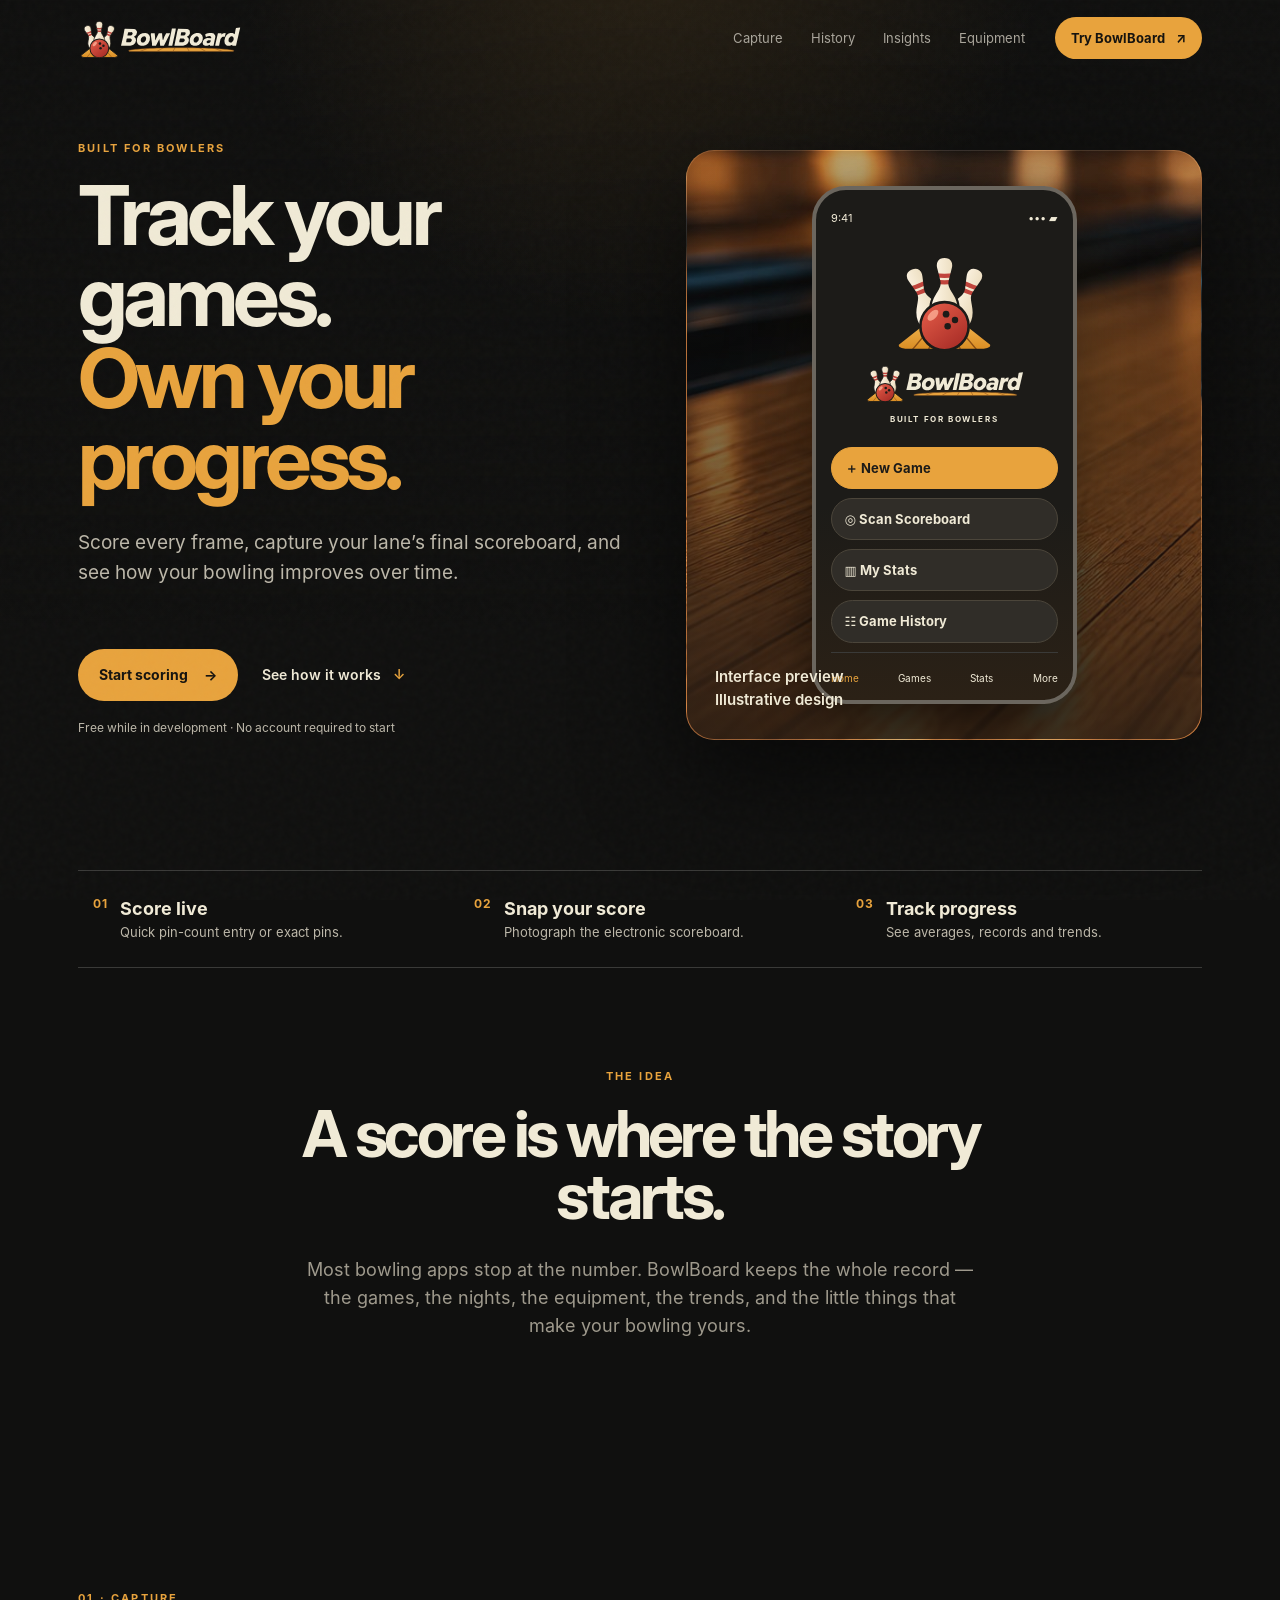
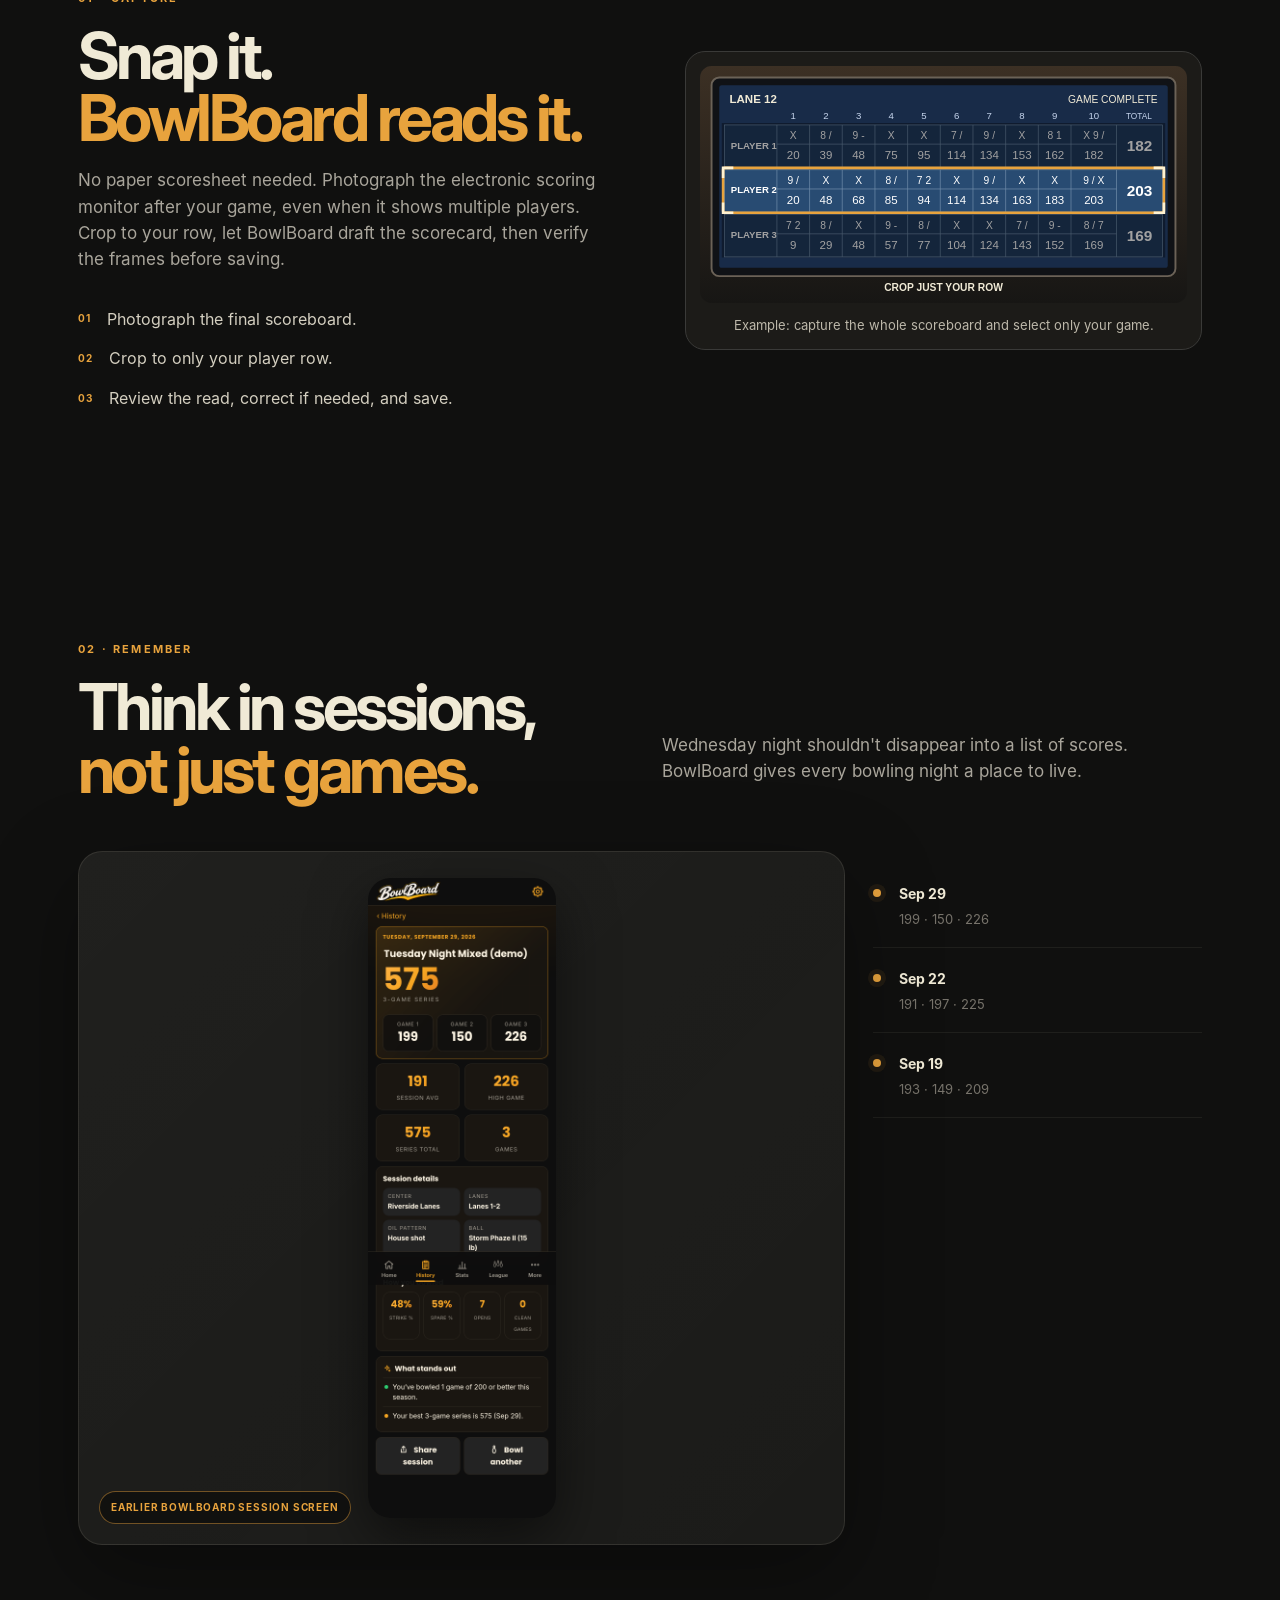
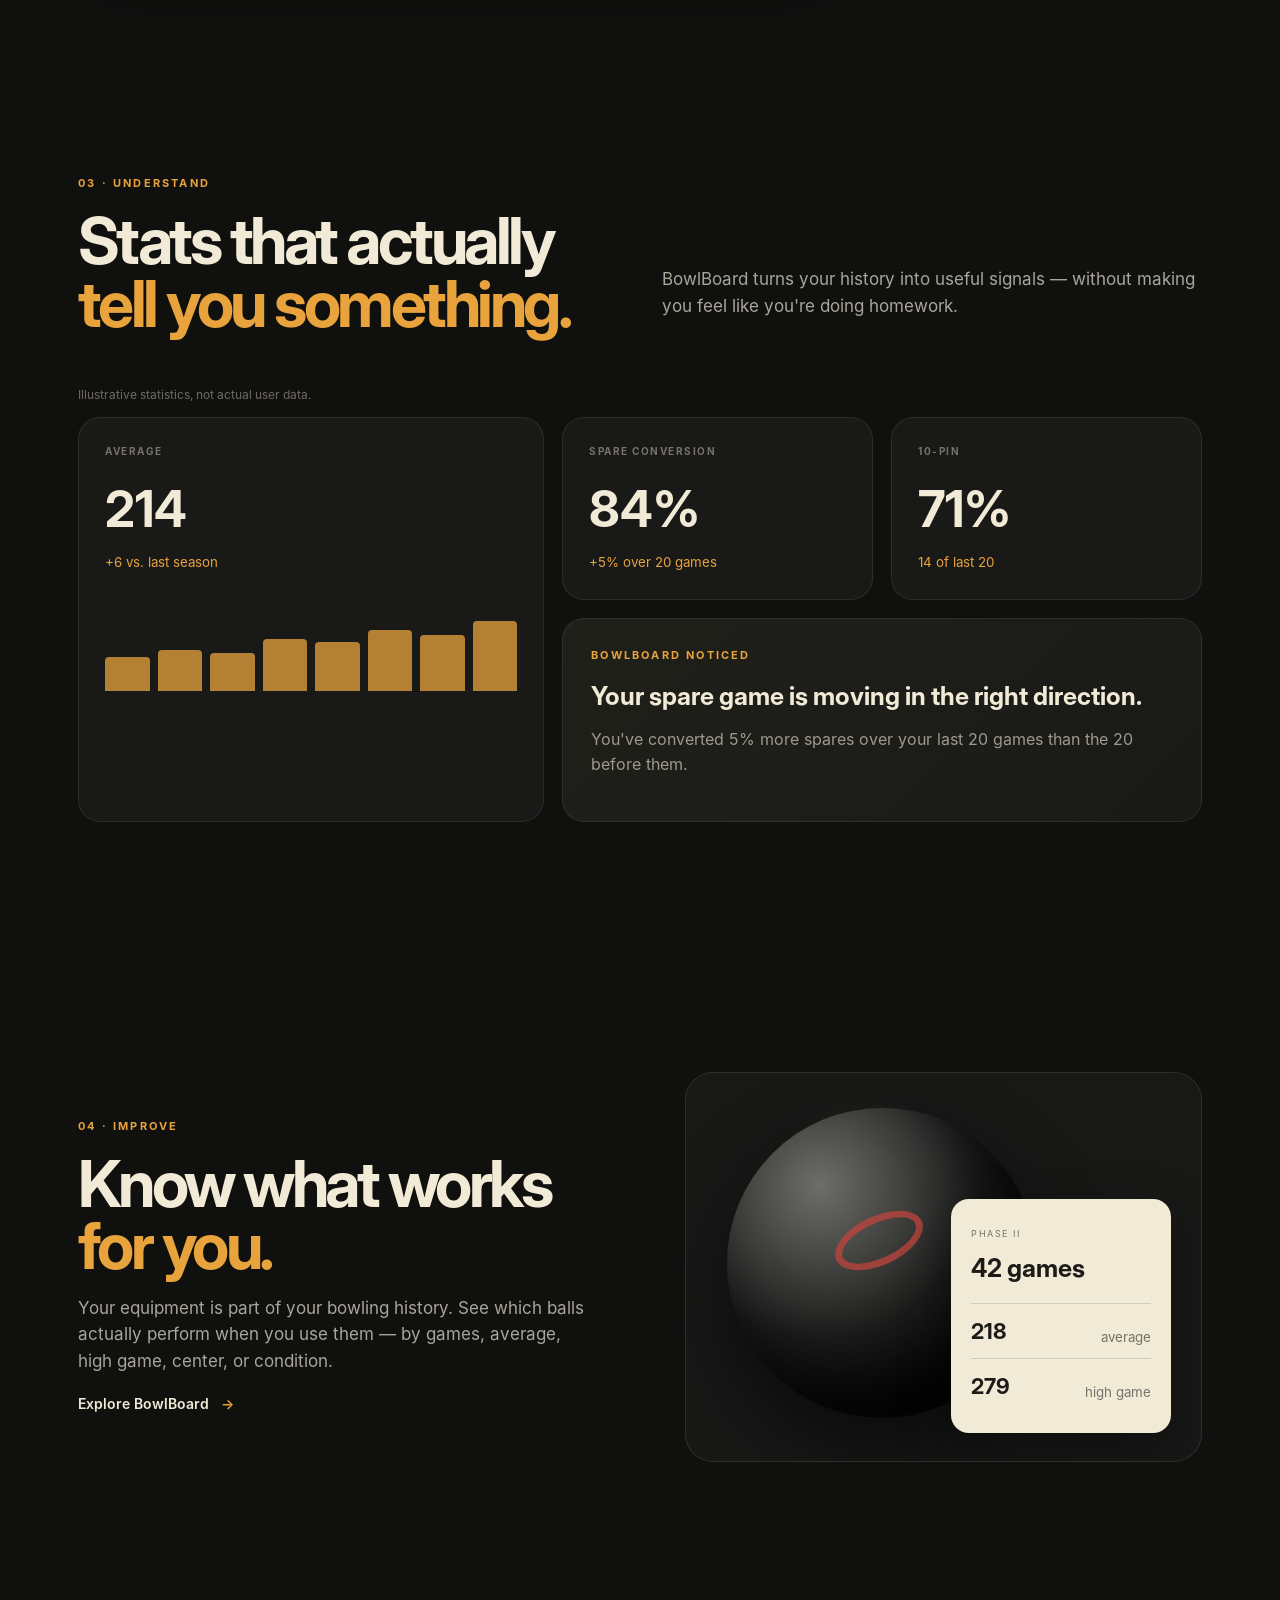
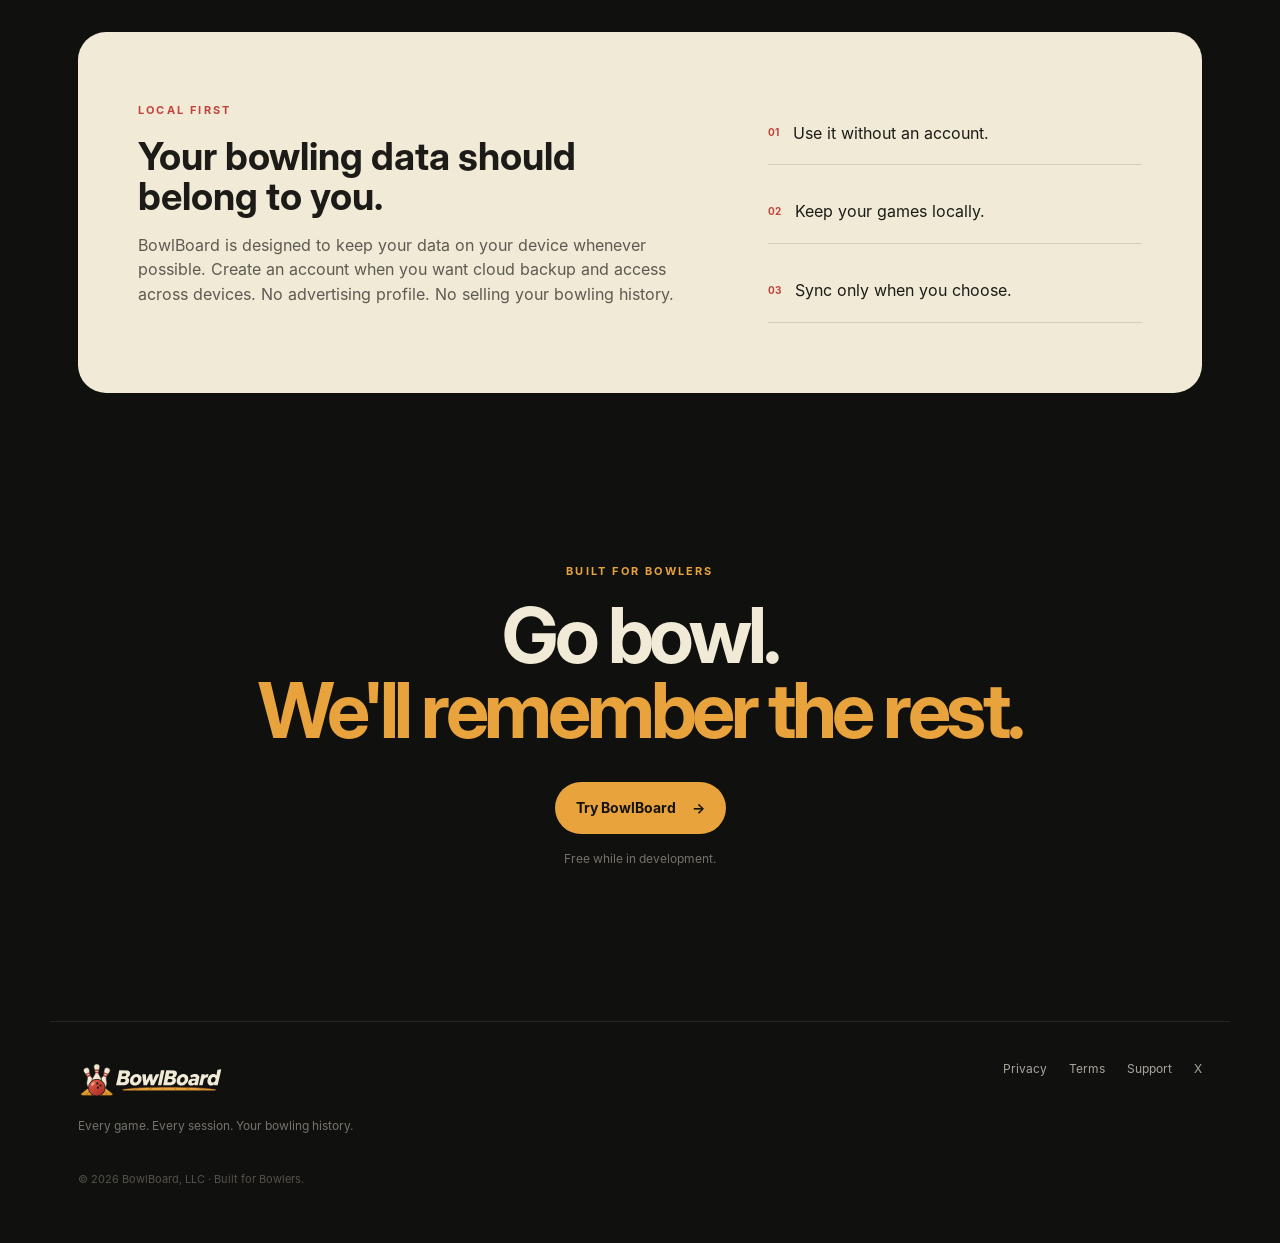
==== index.html @ 9fd66a48 "Refine BowlBoard pins and lane underline; clip artwork details" ====
<!doctype html><html lang="en"><head><meta charset="utf-8"><meta name="viewport" content="width=device-width,initial-scale=1"><meta name="theme-color" content="#10100f"><meta name="description" content="BowlBoard is your personal record of bowling. Capture every game, remember every session, and understand your bowling over time."><title>BowlBoard — Built for Bowlers</title><link rel="icon" type="image/svg+xml" href="assets/brand-icon.svg?v=5"><link rel="preload" as="image" href="assets/lane.jpg"><link rel="stylesheet" href="styles.css?v=3.0"></head><body>
<div class="noise"></div><header class="site-nav"><a class="brand" href="index.html"><img src="assets/brand-lockup.svg?v=5" alt="BowlBoard"></a><nav><a href="#capture">Capture</a><a href="#history">History</a><a href="#insights">Insights</a><a href="#equipment">Equipment</a></nav><a class="nav-cta" href="https://besobu07.github.io/bowlboard-web/">Try BowlBoard <span>↗</span></a></header>
<main>
<section class="hero"><div class="hero-copy"><p class="eyebrow">BUILT FOR BOWLERS</p><h1>Track your games.<br><em>Own your progress.</em></h1><p class="hero-lead">Score every frame, capture your lane’s final scoreboard, and see how your bowling improves over time.</p><div class="hero-actions"><a class="button primary" href="https://besobu07.github.io/bowlboard-web/">Start scoring <span>→</span></a><a class="text-link" href="#capture">See how it works <span>↓</span></a></div><p class="micro">Free while in development · No account required to start</p></div><div class="hero-art"><div class="lane-glow"></div><div class="hero-phone" aria-label="Illustrative BowlBoard home screen"><div class="phone-status"><span>9:41</span><span>••• ▰</span></div><img class="phone-mark" src="assets/brand-mark.svg?v=5" alt=""><img class="phone-wordmark" src="assets/brand-lockup.svg?v=5" alt="BowlBoard"><p class="phone-tag">BUILT FOR BOWLERS</p><div class="phone-action primary-preview">＋ New Game</div><div class="phone-action">◎ Scan Scoreboard</div><div class="phone-action">▥ My Stats</div><div class="phone-action">☷ Game History</div><div class="phone-tabs"><span>Home</span><span>Games</span><span>Stats</span><span>More</span></div></div><div class="hero-caption">Interface preview<br>Illustrative design</div></div></section>
<section class="feature-band" aria-label="App features"><div><b>01</b><strong>Score live</strong><span>Quick pin-count entry or exact pins.</span></div><div><b>02</b><strong>Snap your score</strong><span>Photograph the electronic scoreboard.</span></div><div><b>03</b><strong>Track progress</strong><span>See averages, records and trends.</span></div></section><section class="statement"><p class="eyebrow">THE IDEA</p><h2>A score is where the story starts.</h2><p>Most bowling apps stop at the number. BowlBoard keeps the whole record — the games, the nights, the equipment, the trends, and the little things that make your bowling yours.</p></section>
<section id="capture" class="feature split"><div class="feature-copy"><p class="eyebrow">01 · CAPTURE</p><h2>Snap it.<br><em>BowlBoard reads it.</em></h2><p>No paper scoresheet needed. Photograph the electronic scoring monitor after your game, even when it shows multiple players. Crop to your row, let BowlBoard draft the scorecard, then verify the frames before saving.</p><div class="steps"><div><b>01</b><span>Photograph the final scoreboard.</span></div><div><b>02</b><span>Crop to only your player row.</span></div><div><b>03</b><span>Review the read, correct if needed, and save.</span></div></div></div><figure class="scanner-illustration"><img src="assets/scan-example.svg" alt="Electronic bowling scoreboard with three completed games; amber selection around Player 2"><figcaption>Example: capture the whole scoreboard and select only your game.</figcaption></figure></section>
<section id="history" class="feature history"><div class="section-head"><div><p class="eyebrow">02 · REMEMBER</p><h2>Think in sessions,<br><em>not just games.</em></h2></div><p>Wednesday night shouldn't disappear into a list of scores. BowlBoard gives every bowling night a place to live.</p></div><div class="history-grid"><div class="real-product-demo history-demo"><img src="assets/app-session.png" alt="Actual BowlBoard session screen showing a 575 series at Riverside Lanes"><div class="real-screen-label">Earlier BowlBoard session screen</div></div><div class="timeline"><div><span class="dot"></span><div><b>Sep 29</b><p>199 · 150 · 226</p></div></div><div><span class="dot"></span><div><b>Sep 22</b><p>191 · 197 · 225</p></div></div><div><span class="dot"></span><div><b>Sep 19</b><p>193 · 149 · 209</p></div></div></div></div></section>
<section id="insights" class="feature insights"><div class="section-head"><div><p class="eyebrow">03 · UNDERSTAND</p><h2>Stats that actually<br><em>tell you something.</em></h2></div><p>BowlBoard turns your history into useful signals — without making you feel like you're doing homework.</p></div><p class="micro">Illustrative statistics, not actual user data.</p><div class="stats-grid"><div class="stat-card large"><span>AVERAGE</span><strong>214</strong><small>+6 vs. last season</small><div class="spark"><i style="height:38%"></i><i style="height:46%"></i><i style="height:43%"></i><i style="height:58%"></i><i style="height:55%"></i><i style="height:68%"></i><i style="height:63%"></i><i style="height:78%"></i></div></div><div class="stat-card"><span>SPARE CONVERSION</span><strong>84%</strong><small>+5% over 20 games</small></div><div class="stat-card"><span>10-PIN</span><strong>71%</strong><small>14 of last 20</small></div><div class="insight-card"><p class="eyebrow">BOWLBOARD NOTICED</p><h3>Your spare game is moving in the right direction.</h3><p>You've converted 5% more spares over your last 20 games than the 20 before them.</p></div></div></section>
<section id="equipment" class="feature equipment"><div class="equipment-copy"><p class="eyebrow">04 · IMPROVE</p><h2>Know what works<br><em>for you.</em></h2><p>Your equipment is part of your bowling history. See which balls actually perform when you use them — by games, average, high game, center, or condition.</p><a class="text-link" href="https://besobu07.github.io/bowlboard-web/">Explore BowlBoard <span>→</span></a></div><div class="ball-card"><div class="ball-orb"></div><div class="ball-meta"><span>PHASE II</span><h3>42 games</h3><div><strong>218</strong><small>average</small></div><div><strong>279</strong><small>high game</small></div></div></div></section>
<section class="privacy-strip"><div><p class="eyebrow">LOCAL FIRST</p><h2>Your bowling data should belong to you.</h2><p>BowlBoard is designed to keep your data on your device whenever possible. Create an account when you want cloud backup and access across devices. No advertising profile. No selling your bowling history.</p></div><div class="privacy-points"><div><b>01</b><span>Use it without an account.</span></div><div><b>02</b><span>Keep your games locally.</span></div><div><b>03</b><span>Sync only when you choose.</span></div></div></section>
<section class="final-cta"><p class="eyebrow">BUILT FOR BOWLERS</p><h2>Go bowl.<br><em>We'll remember the rest.</em></h2><a class="button primary" href="https://besobu07.github.io/bowlboard-web/">Try BowlBoard <span>→</span></a><p>Free while in development.</p></section>
</main><footer><div class="footer-brand"><img src="assets/brand-lockup.svg?v=5" alt="BowlBoard"><p>Every game. Every session. Your bowling history.</p></div><div class="footer-links"><a href="privacy.html">Privacy</a><a href="terms.html">Terms</a><a href="support.html">Support</a><a href="https://x.com/bowlboard">X</a></div><div class="copyright">© 2026 BowlBoard, LLC · Built for Bowlers.</div></footer>
</body></html>
---- styles.css ----
@font-face{font-family:BBInter;src:url("assets/fonts/Inter-Regular.otf") format("opentype");font-weight:400;font-style:normal;font-display:swap}
@font-face{font-family:BBInter;src:url("assets/fonts/Inter-Medium.otf") format("opentype");font-weight:500;font-style:normal;font-display:swap}
@font-face{font-family:BBInter;src:url("assets/fonts/Inter-SemiBold.otf") format("opentype");font-weight:600;font-style:normal;font-display:swap}
@font-face{font-family:BBInter;src:url("assets/fonts/Inter-Bold.otf") format("opentype");font-weight:700;font-style:normal;font-display:swap}
@font-face{font-family:BBDisplay;src:url("assets/fonts/InterDisplay-Bold.otf") format("opentype");font-weight:700;font-style:normal;font-display:swap}
@font-face{font-family:BBDisplay;src:url("assets/fonts/InterDisplay-Black.otf") format("opentype");font-weight:900;font-style:normal;font-display:swap}@font-face{font-family:BBDisplay;src:url("assets/fonts/InterDisplay-Bold.otf") format("opentype");font-weight:700;font-style:normal;font-display:swap}*{box-sizing:border-box}html{scroll-behavior:smooth}body{margin:0;background:#10100f;color:#f0ead6;font-family:BBInter,system-ui,-apple-system,BlinkMacSystemFont,"Segoe UI",sans-serif;line-height:1.55}body:before{content:"";position:fixed;inset:0;pointer-events:none;background:radial-gradient(circle at 50% -10%,rgba(232,163,61,.12),transparent 35%),linear-gradient(180deg,transparent 0,#10100f 70%);z-index:-1}.noise{position:fixed;inset:0;opacity:.035;pointer-events:none;background-image:url("data:image/svg+xml,%3Csvg viewBox='0 0 160 160' xmlns='http://www.w3.org/2000/svg'%3E%3Cfilter id='n'%3E%3CfeTurbulence type='fractalNoise' baseFrequency='.9' numOctaves='4' stitchTiles='stitch'/%3E%3C/filter%3E%3Crect width='100%25' height='100%25' filter='url(%23n)' opacity='.7'/%3E%3C/svg%3E")}.site-nav{height:76px;display:flex;align-items:center;justify-content:space-between;max-width:1180px;margin:auto;padding:0 28px;position:relative;z-index:5}.brand img{display:block;width:auto;height:34px;image-rendering:auto}.site-nav nav{display:flex;gap:28px;margin-left:auto;margin-right:30px}.site-nav nav a,.nav-link{color:#a9a59b;text-decoration:none;font-size:13px}.site-nav nav a:hover,.nav-link:hover{color:#f0ead6}.nav-cta{color:#15130f;background:#e8a33d;text-decoration:none;font-weight:700;font-size:13px;padding:11px 16px;border-radius:999px}.nav-cta span{margin-left:8px}.hero{max-width:1180px;margin:0 auto;padding:90px 28px 120px;display:grid;grid-template-columns:1.05fr .95fr;gap:50px;align-items:center;min-height:700px}.eyebrow{font-size:11px;letter-spacing:.2em;font-weight:700;color:#e8a33d;margin:0 0 18px}.hero h1,.statement h2,.feature h2,.final-cta h2{font-family:BBDisplay,BBInter,system-ui,sans-serif;font-size:clamp(54px,7vw,88px);line-height:.98;letter-spacing:-.055em;margin:0}.hero h1 em,.feature h2 em,.final-cta h2 em{font-style:normal;color:#e8a33d}.hero-lead{font-size:19px;color:#bdb8aa;max-width:620px;margin:28px 0}.hero-actions{display:flex;gap:24px;align-items:center;margin-top:34px}.button{display:inline-flex;align-items:center;gap:16px;padding:15px 21px;border-radius:999px;text-decoration:none;font-weight:700;font-size:14px}.button.primary{background:#e8a33d;color:#15130f}.text-link{color:#f0ead6;text-decoration:none;font-weight:600;font-size:14px}.text-link span{color:#e8a33d;margin-left:8px}.micro{font-size:12px;color:#6f6b62;margin-top:18px}.hero-art{position:relative;min-height:520px;background:linear-gradient(135deg,rgba(255,255,255,.04),rgba(255,255,255,.01)),url("assets/lane.jpg") center/cover;border-radius:28px;overflow:hidden;border:1px solid rgba(240,234,214,.12);box-shadow:0 35px 100px rgba(0,0,0,.5)}.hero-art:after{content:"";position:absolute;inset:0;background:linear-gradient(180deg,rgba(16,16,15,.1),rgba(16,16,15,.76))}.lane-glow{position:absolute;width:300px;height:300px;border-radius:50%;background:rgba(232,163,61,.22);filter:blur(65px);top:20%;left:30%}.score-card{position:absolute;z-index:2;left:12%;right:12%;top:19%;background:#f0ead6;color:#1c1b18;border-radius:16px;padding:24px;box-shadow:0 25px 60px rgba(0,0,0,.42);transform:rotate(-2deg)}.card-top,.card-foot{display:flex;justify-content:space-between;font-size:10px;letter-spacing:.14em;font-weight:700;color:#716d63}.card-top b{color:#c1443c}.center-name{font-family:BBDisplay,BBInter,system-ui,sans-serif;font-size:25px;margin:30px 0 18px}.scores{display:grid;grid-template-columns:repeat(3,1fr);gap:8px}.scores strong{font-family:BBDisplay,BBInter,system-ui,sans-serif;font-size:36px;border-top:2px solid #1c1b18;padding-top:10px}.series{font-family:BBDisplay,BBInter,system-ui,sans-serif;font-size:28px;margin-top:22px}.series span{font-family:BBInter;font-size:11px;text-transform:uppercase;letter-spacing:.15em;color:#716d63}.card-foot{margin-top:25px;padding-top:13px;border-top:1px solid rgba(28,27,24,.2)}
/* Real product screens */
.real-screen{position:absolute;z-index:2;left:50%;top:50%;height:92%;aspect-ratio:390/844;transform:translate(-50%,-50%) rotate(1.2deg);border-radius:30px;overflow:hidden;background:#10100f;border:1px solid rgba(240,234,214,.18);box-shadow:0 30px 70px rgba(0,0,0,.58),0 0 0 8px rgba(240,234,214,.035)}
.real-screen img,.real-product-demo>img{display:block;width:100%;height:100%;object-fit:cover}
.real-screen-label{position:absolute;z-index:4;left:20px;bottom:20px;background:rgba(16,16,15,.86);border:1px solid rgba(232,163,61,.45);color:#e8a33d;padding:8px 11px;border-radius:999px;font-size:10px;letter-spacing:.08em;text-transform:uppercase;font-weight:700;backdrop-filter:blur(8px)}
.real-product-demo{position:relative;min-height:520px;border-radius:24px;background:linear-gradient(135deg,rgba(255,255,255,.035),rgba(255,255,255,.01)),#181816;border:1px solid rgba(240,234,214,.1);overflow:hidden;box-shadow:0 30px 90px rgba(0,0,0,.35);display:flex;align-items:center;justify-content:center;padding:26px}
.real-product-demo>img{width:auto;height:calc(100% - 10px);max-width:100%;object-fit:contain;border-radius:22px;box-shadow:0 20px 55px rgba(0,0,0,.5)}
.photo-demo{min-height:560px}.history-demo{min-height:680px}
.history-demo>img{height:640px}
.hero-art .real-screen-label{bottom:26px;left:50%;transform:translateX(-50%);white-space:nowrap}

.hero-caption{position:absolute;z-index:2;bottom:28px;left:28px;font-size:15px;font-weight:600;color:#f0ead6}.statement{max-width:850px;margin:0 auto;padding:100px 28px 150px;text-align:center}.statement h2{font-size:clamp(42px,5vw,64px)}.statement>p:last-child{color:#9f9a8d;font-size:18px;max-width:680px;margin:28px auto 0}.feature{max-width:1180px;margin:0 auto;padding:100px 28px}.split{display:grid;grid-template-columns:1fr 1fr;gap:90px;align-items:center}.feature h2{font-size:clamp(46px,5vw,66px)}.feature-copy>p:not(.eyebrow),.section-head>p,.equipment-copy>p:not(.eyebrow){color:#a9a59b;font-size:17px;max-width:540px}.steps{margin-top:34px;display:grid;gap:15px}.steps div{display:flex;align-items:center;gap:16px;color:#d4cfc0}.steps b{font-size:10px;color:#e8a33d;letter-spacing:.12em}.ocr-demo{height:460px;border-radius:24px;background:#181816;border:1px solid rgba(240,234,214,.1);position:relative;overflow:hidden;padding:44px;box-shadow:0 30px 90px rgba(0,0,0,.35)}.lane-screen{background:linear-gradient(135deg,#1b2226,#111719);border:4px solid #343a3c;border-radius:12px;padding:26px;color:#dbe8e8;box-shadow:0 15px 40px #000;transform:rotate(1deg)}.screen-head{font-size:11px;letter-spacing:.12em;color:#7f9999}.mini-score{display:grid;grid-template-columns:repeat(10,1fr);margin-top:35px;border-top:1px solid #557070}.mini-score i{font-style:normal;padding:14px 4px;border-right:1px solid #557070;text-align:center;font-weight:700}.screen-total{text-align:right;font-family:BBDisplay,BBInter,system-ui,sans-serif;font-size:44px;margin-top:18px}.scan-line{position:absolute;left:30px;right:30px;top:205px;height:2px;background:#e8a33d;box-shadow:0 0 22px #e8a33d}.verified{position:absolute;bottom:30px;left:30px;background:#25251f;border:1px solid rgba(232,163,61,.35);padding:12px 16px;border-radius:999px;font-size:12px}.verified span{color:#e8a33d;margin-right:7px}.history{padding-top:130px}.section-head{display:flex;justify-content:space-between;align-items:end;gap:40px;margin-bottom:50px}.history-grid{display:grid;grid-template-columns:1.4fr .6fr;gap:28px}.session-card,.stat-card,.insight-card{background:#191918;border:1px solid rgba(240,234,214,.09);border-radius:22px}.session-card{padding:32px}.session-kicker{font-size:10px;letter-spacing:.17em;color:#e8a33d}.session-kicker span{float:right;color:#79756c}.session-card h3{font-family:BBDisplay,BBInter,system-ui,sans-serif;font-size:30px;margin:12px 0 2px}.session-card>p{margin:0;color:#77736b;font-size:13px}.game-row{display:grid;grid-template-columns:repeat(3,1fr);gap:10px;margin:34px 0}.game-row div{background:#11110f;padding:16px;border-radius:14px}.game-row b{display:block;font-family:BBDisplay,BBInter,system-ui,sans-serif;font-size:32px}.game-row span{font-size:11px;color:#77736b}.session-total{border-top:1px solid rgba(240,234,214,.1);padding-top:18px;display:flex;justify-content:space-between}.session-total span{color:#77736b}.session-total strong{font-family:BBDisplay,BBInter,system-ui,sans-serif;font-size:24px}.timeline{padding:12px 0}.timeline>div{display:flex;gap:18px;padding:18px 0;border-bottom:1px solid rgba(240,234,214,.07)}.dot{width:8px;height:8px;background:#e8a33d;border-radius:50%;margin-top:8px;box-shadow:0 0 0 5px rgba(232,163,61,.08)}.timeline b{font-size:14px}.timeline p{margin:3px 0 0;color:#77736b;font-size:13px}.insights{padding-top:130px}.stats-grid{display:grid;grid-template-columns:1.2fr .8fr .8fr;gap:18px}.stat-card{padding:26px}.stat-card span{display:block;color:#77736b;font-size:10px;letter-spacing:.15em;font-weight:700}.stat-card strong{display:block;font-family:BBDisplay,BBInter,system-ui,sans-serif;font-size:50px;margin:12px 0 0}.stat-card small{color:#e8a33d}.stat-card.large{grid-row:span 2}.spark{height:90px;display:flex;align-items:end;gap:8px;margin-top:28px}.spark i{flex:1;background:#e8a33d;border-radius:4px 4px 0 0;opacity:.75}.insight-card{grid-column:2/4;padding:28px;background:linear-gradient(135deg,#20201a,#191918)}.insight-card h3{font-family:BBDisplay,BBInter,system-ui,sans-serif;font-size:25px;line-height:1.15;margin:0 0 10px}.insight-card p:last-child{color:#9e998c;max-width:620px}.equipment{display:grid;grid-template-columns:1fr 1fr;gap:90px;align-items:center;padding-top:150px}.ball-card{min-height:390px;background:radial-gradient(circle at 35% 30%,rgba(232,163,61,.14),transparent 22%),#181817;border:1px solid rgba(240,234,214,.1);border-radius:28px;position:relative;overflow:hidden}.ball-orb{position:absolute;width:310px;height:310px;border-radius:50%;left:8%;top:9%;background:radial-gradient(circle at 30% 25%,#6d6d69,#1c1c1b 48%,#090909 72%);box-shadow:inset -35px -45px 60px rgba(0,0,0,.6),0 35px 70px rgba(0,0,0,.5)}.ball-orb:after{content:"";position:absolute;width:80px;height:35px;border-radius:50%;border:7px solid #c1443c;left:105px;top:108px;transform:rotate(-25deg);opacity:.75}.ball-meta{position:absolute;right:30px;bottom:28px;background:#f0ead6;color:#1c1b18;border-radius:18px;padding:20px;width:220px;box-shadow:0 20px 50px rgba(0,0,0,.35)}.ball-meta>span{font-size:9px;letter-spacing:.17em;color:#77736b}.ball-meta h3{font-family:BBDisplay,BBInter,system-ui,sans-serif;font-size:25px;margin:5px 0 15px}.ball-meta>div{display:flex;justify-content:space-between;border-top:1px solid rgba(28,27,24,.14);padding:10px 0}.ball-meta strong{font-family:BBDisplay,BBInter,system-ui,sans-serif;font-size:22px}.ball-meta small{color:#77736b;align-self:end}.privacy-strip{max-width:1124px;margin:70px auto 0;padding:70px 60px;background:#f0ead6;color:#1c1b18;border-radius:28px;display:grid;grid-template-columns:1.2fr .8fr;gap:70px}.privacy-strip .eyebrow{color:#c1443c}.privacy-strip h2{font-family:BBDisplay,BBInter,system-ui,sans-serif;font-size:38px;line-height:1.05;margin:0}.privacy-strip p{color:#5d5a52}.privacy-points{display:grid;gap:15px}.privacy-points div{display:flex;gap:14px;align-items:center;border-bottom:1px solid rgba(28,27,24,.13);padding:14px 0}.privacy-points b{color:#c1443c;font-size:10px}.final-cta{text-align:center;padding:170px 28px 140px}.final-cta h2{font-size:clamp(48px,6vw,78px)}.final-cta .button{margin-top:34px}.final-cta>p:last-child{font-size:12px;color:#77736b;margin-top:16px}footer{max-width:1180px;margin:auto;border-top:1px solid rgba(240,234,214,.1);padding:38px 28px 55px;display:grid;grid-template-columns:1fr auto;gap:24px}.footer-brand img{height:27px;width:auto}.footer-brand p{color:#77736b;font-size:12px}.footer-links{display:flex;gap:22px;align-items:start}.footer-links a{color:#a9a59b;text-decoration:none;font-size:12px}.footer-links a:hover{color:#f0ead6}.copyright{grid-column:1/-1;color:#55524b;font-size:11px}.legal{background:#f0ead6;color:#1c1b18}.legal .site-nav{background:#10100f;max-width:none;padding-left:max(28px,calc((100vw - 1180px)/2 + 28px));padding-right:max(28px,calc((100vw - 1180px)/2 + 28px))}.legal-wrap{max-width:800px;margin:0 auto;padding:90px 28px 100px}.legal-wrap h1{font-family:BBDisplay,BBInter,system-ui,sans-serif;font-size:64px;line-height:1;margin:0}.legal-meta{color:#77736b;font-size:13px;margin:15px 0 50px}.legal-wrap h2{font-family:BBDisplay,BBInter,system-ui,sans-serif;font-size:25px;margin:44px 0 12px}.legal-wrap p,.legal-wrap li{font-size:15px;color:#4f4c45}.legal-wrap li{margin:7px 0}.legal-wrap a{color:#9b6413}.legal-note{background:#e3dcc7;border-left:3px solid #e8a33d;padding:18px 20px;margin-top:55px}.legal-foot{max-width:none;background:#10100f;color:#77736b;padding:30px 28px;text-align:center;font-size:11px}.legal-foot a{color:#a9a59b;text-decoration:none;margin:0 8px}.support-card{margin:40px 0;padding:28px;background:#e3dcc7;border-radius:20px}.big-link{font-family:BBDisplay,BBInter,system-ui,sans-serif;font-size:26px}.lead{font-size:20px!important;max-width:650px}
@media(max-width:850px){.site-nav{padding:0 18px}.site-nav nav{display:none}.nav-cta{padding:10px 13px}.hero{grid-template-columns:1fr;padding:65px 20px 85px;min-height:0}.hero-art{min-height:440px}.statement{padding:80px 20px 90px}.feature,.history,.insights,.equipment{padding:80px 20px}.split,.equipment{grid-template-columns:1fr;gap:45px}.section-head{display:block}.section-head>p{margin-top:22px}.history-grid{grid-template-columns:1fr}.stats-grid{grid-template-columns:1fr 1fr}.stat-card.large{grid-row:auto}.insight-card{grid-column:1/-1}.privacy-strip{margin:30px 20px 0;padding:40px 28px;grid-template-columns:1fr;gap:35px}.final-cta{padding:110px 20px 90px}footer{grid-template-columns:1fr;padding:30px 20px}.footer-links{flex-wrap:wrap}.legal-wrap{padding:70px 20px}.legal-wrap h1{font-size:48px}.legal .site-nav{padding:0 18px}.score-card{left:7%;right:7%;padding:18px}.scores strong{font-size:27px}.center-name{font-size:20px}.hero-caption{font-size:13px}.ocr-demo{padding:25px}.mini-score i{font-size:9px;padding:10px 2px}.real-product-demo{min-height:500px}.photo-demo{min-height:560px}.history-demo{min-height:620px}.history-demo>img{height:590px}}
@media(max-width:500px){.hero h1{font-size:52px}.feature h2{font-size:44px}.stats-grid{grid-template-columns:1fr}.insight-card{grid-column:auto}.ball-orb{width:250px;height:250px}.ball-orb:after{left:84px;top:87px}.ball-meta{right:18px;width:190px}.hero-art{min-height:400px}}

@media(max-width:850px){.real-screen{height:92%}.real-product-demo{min-height:540px}.photo-demo{min-height:650px}.history-demo{min-height:650px}.history-demo>img{height:620px}}
@media(max-width:500px){.hero-art .real-screen{height:88%}.real-product-demo{padding:18px}.photo-demo{min-height:600px}.history-demo{min-height:620px}.history-demo>img{height:590px}.real-screen-label{font-size:9px}}
.hero-copy{display:flex;flex-direction:column;justify-content:center;min-width:0}.hero-screen{height:88%}

/* BowlBoard brand refresh */
.site-nav .brand img{height:43px;max-width:185px}.footer-brand img{height:38px}.hero{padding-top:64px;gap:38px}.hero h1{font-size:clamp(52px,6.7vw,83px)}.hero-art{min-height:575px;background:linear-gradient(135deg,rgba(28,27,24,.24),rgba(28,27,24,.08)),url("assets/lane.jpg") center/cover}.hero-phone{position:relative;z-index:2;width:min(265px,75%);min-height:490px;margin:35px auto;background:linear-gradient(180deg,#1c1b18 62%,#2b2116);border:4px solid #6b665e;border-radius:34px;box-shadow:0 20px 50px #0009;padding:20px 15px 14px;display:flex;flex-direction:column;gap:9px;align-items:center;color:#f0ead6}.phone-status{display:flex;justify-content:space-between;width:100%;font-size:11px;color:#f0ead6}.phone-mark{width:105px;height:105px;margin:12px 0 0}.phone-wordmark{width:100%;max-width:192px;max-height:42px;object-fit:contain}.phone-tag{font-size:8px;font-weight:700;letter-spacing:1.6px;margin:0 0 13px}.phone-action{width:100%;min-height:41px;border-radius:22px;padding:10px 13px;background:#302d28;border:1px solid #4b453a;font-size:13px;font-weight:700}.phone-action.primary-preview{background:#e8a33d;border-color:#e8a33d;color:#1c1b18}.phone-tabs{display:flex;width:100%;justify-content:space-between;font-size:10px;margin-top:auto;padding-top:18px;border-top:1px solid #3a3a38}.phone-tabs span:first-child{color:#e8a33d}.feature-band{max-width:1124px;margin:0 auto;display:grid;grid-template-columns:repeat(3,1fr);border-top:1px solid #3a3a38;border-bottom:1px solid #3a3a38;padding:24px 0;gap:20px}.feature-band>div{display:grid;grid-template-columns:auto 1fr;column-gap:12px;padding:0 15px}.feature-band b{grid-row:1/3;color:#e8a33d;font-size:12px;letter-spacing:1px}.feature-band strong{font-size:18px}.feature-band span{font-size:13px;color:#bdb8aa}.scanner-illustration{margin:0;padding:14px;background:#1c1b18;border:1px solid #3a3a38;border-radius:20px}.scanner-illustration img{display:block;width:100%;height:auto}.scanner-illustration figcaption{padding:12px 8px 0;color:#bdb8aa;font-size:13px;text-align:center}.hero .micro{color:#bdb8aa}.hero-caption{z-index:3}.nav-cta:focus-visible,.button:focus-visible,.text-link:focus-visible{outline:2px solid #e8a33d;outline-offset:4px}@media(max-width:850px){.hero{padding:40px 20px 65px}.hero-art{min-height:540px}.feature-band{margin:0 20px;gap:14px}.feature-band>div{padding:0 5px}.hero-phone{margin:22px auto}.site-nav .brand img{height:38px;max-width:155px}}@media(max-width:500px){.hero h1{font-size:48px}.hero-art{min-height:545px}.feature-band{grid-template-columns:1fr;padding:18px 0}.hero-caption{font-size:11px}.hero-actions{gap:14px;flex-wrap:wrap}}@media(prefers-reduced-motion:reduce){html{scroll-behavior:auto}}
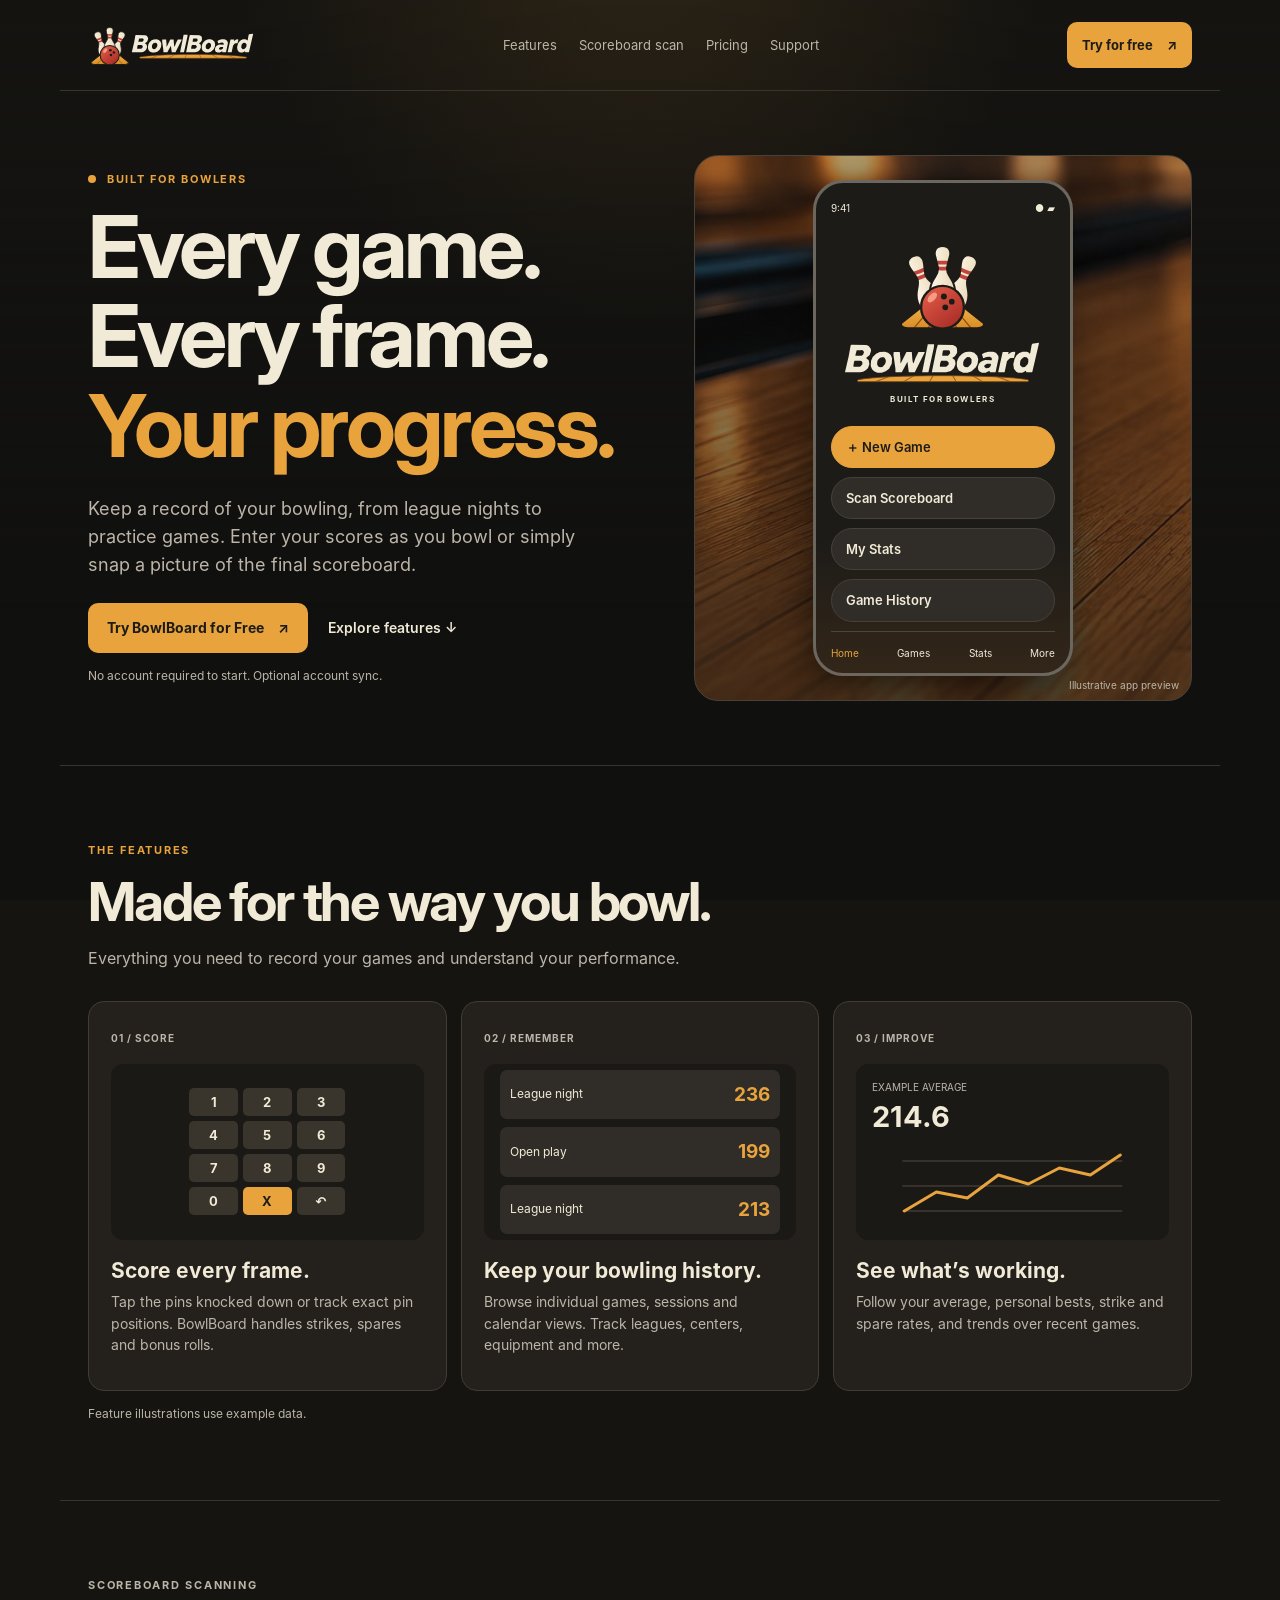
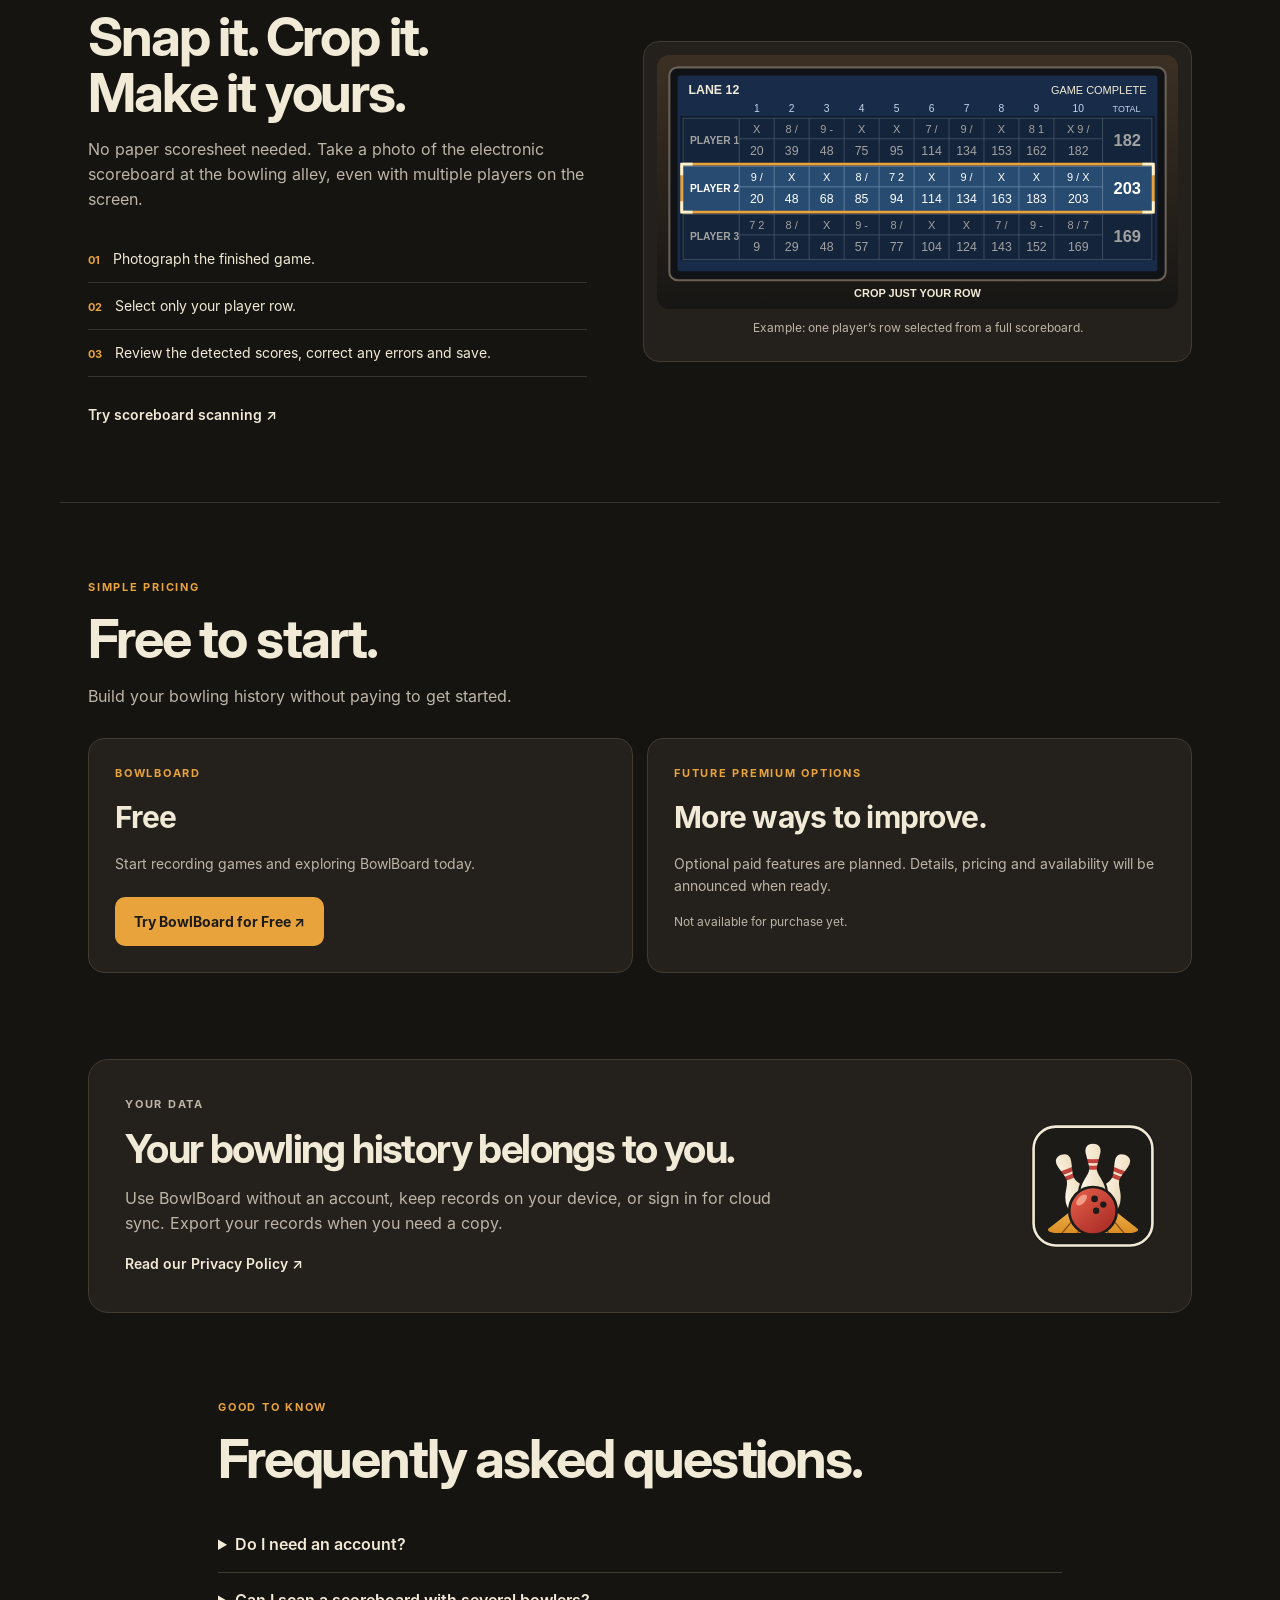
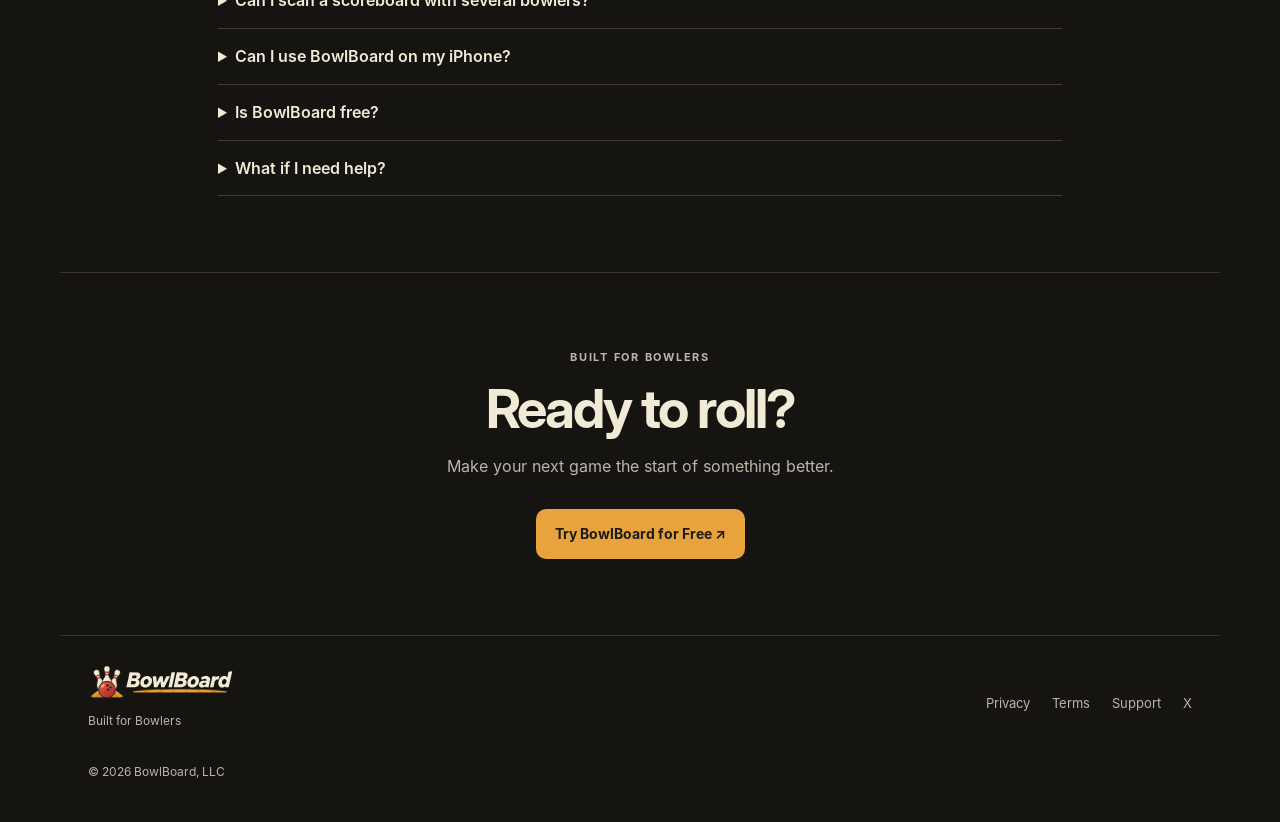
==== commit fadb2d1d: "Simplify BowlBoard marketing site and introduce free-to-start positioning" ====
--- a/index.html
+++ b/index.html
@@ -1,13 +1,17 @@
-<!doctype html><html lang="en"><head><meta charset="utf-8"><meta name="viewport" content="width=device-width,initial-scale=1"><meta name="theme-color" content="#10100f"><meta name="description" content="BowlBoard is your personal record of bowling. Capture every game, remember every session, and understand your bowling over time."><title>BowlBoard — Built for Bowlers</title><link rel="icon" type="image/svg+xml" href="assets/brand-icon.svg?v=5"><link rel="preload" as="image" href="assets/lane.jpg"><link rel="stylesheet" href="styles.css?v=3.0"></head><body>
-<div class="noise"></div><header class="site-nav"><a class="brand" href="index.html"><img src="assets/brand-lockup.svg?v=5" alt="BowlBoard"></a><nav><a href="#capture">Capture</a><a href="#history">History</a><a href="#insights">Insights</a><a href="#equipment">Equipment</a></nav><a class="nav-cta" href="https://besobu07.github.io/bowlboard-web/">Try BowlBoard <span>↗</span></a></header>
-<main>
-<section class="hero"><div class="hero-copy"><p class="eyebrow">BUILT FOR BOWLERS</p><h1>Track your games.<br><em>Own your progress.</em></h1><p class="hero-lead">Score every frame, capture your lane’s final scoreboard, and see how your bowling improves over time.</p><div class="hero-actions"><a class="button primary" href="https://besobu07.github.io/bowlboard-web/">Start scoring <span>→</span></a><a class="text-link" href="#capture">See how it works <span>↓</span></a></div><p class="micro">Free while in development · No account required to start</p></div><div class="hero-art"><div class="lane-glow"></div><div class="hero-phone" aria-label="Illustrative BowlBoard home screen"><div class="phone-status"><span>9:41</span><span>••• ▰</span></div><img class="phone-mark" src="assets/brand-mark.svg?v=5" alt=""><img class="phone-wordmark" src="assets/brand-lockup.svg?v=5" alt="BowlBoard"><p class="phone-tag">BUILT FOR BOWLERS</p><div class="phone-action primary-preview">＋ New Game</div><div class="phone-action">◎ Scan Scoreboard</div><div class="phone-action">▥ My Stats</div><div class="phone-action">☷ Game History</div><div class="phone-tabs"><span>Home</span><span>Games</span><span>Stats</span><span>More</span></div></div><div class="hero-caption">Interface preview<br>Illustrative design</div></div></section>
-<section class="feature-band" aria-label="App features"><div><b>01</b><strong>Score live</strong><span>Quick pin-count entry or exact pins.</span></div><div><b>02</b><strong>Snap your score</strong><span>Photograph the electronic scoreboard.</span></div><div><b>03</b><strong>Track progress</strong><span>See averages, records and trends.</span></div></section><section class="statement"><p class="eyebrow">THE IDEA</p><h2>A score is where the story starts.</h2><p>Most bowling apps stop at the number. BowlBoard keeps the whole record — the games, the nights, the equipment, the trends, and the little things that make your bowling yours.</p></section>
-<section id="capture" class="feature split"><div class="feature-copy"><p class="eyebrow">01 · CAPTURE</p><h2>Snap it.<br><em>BowlBoard reads it.</em></h2><p>No paper scoresheet needed. Photograph the electronic scoring monitor after your game, even when it shows multiple players. Crop to your row, let BowlBoard draft the scorecard, then verify the frames before saving.</p><div class="steps"><div><b>01</b><span>Photograph the final scoreboard.</span></div><div><b>02</b><span>Crop to only your player row.</span></div><div><b>03</b><span>Review the read, correct if needed, and save.</span></div></div></div><figure class="scanner-illustration"><img src="assets/scan-example.svg" alt="Electronic bowling scoreboard with three completed games; amber selection around Player 2"><figcaption>Example: capture the whole scoreboard and select only your game.</figcaption></figure></section>
-<section id="history" class="feature history"><div class="section-head"><div><p class="eyebrow">02 · REMEMBER</p><h2>Think in sessions,<br><em>not just games.</em></h2></div><p>Wednesday night shouldn't disappear into a list of scores. BowlBoard gives every bowling night a place to live.</p></div><div class="history-grid"><div class="real-product-demo history-demo"><img src="assets/app-session.png" alt="Actual BowlBoard session screen showing a 575 series at Riverside Lanes"><div class="real-screen-label">Earlier BowlBoard session screen</div></div><div class="timeline"><div><span class="dot"></span><div><b>Sep 29</b><p>199 · 150 · 226</p></div></div><div><span class="dot"></span><div><b>Sep 22</b><p>191 · 197 · 225</p></div></div><div><span class="dot"></span><div><b>Sep 19</b><p>193 · 149 · 209</p></div></div></div></div></section>
-<section id="insights" class="feature insights"><div class="section-head"><div><p class="eyebrow">03 · UNDERSTAND</p><h2>Stats that actually<br><em>tell you something.</em></h2></div><p>BowlBoard turns your history into useful signals — without making you feel like you're doing homework.</p></div><p class="micro">Illustrative statistics, not actual user data.</p><div class="stats-grid"><div class="stat-card large"><span>AVERAGE</span><strong>214</strong><small>+6 vs. last season</small><div class="spark"><i style="height:38%"></i><i style="height:46%"></i><i style="height:43%"></i><i style="height:58%"></i><i style="height:55%"></i><i style="height:68%"></i><i style="height:63%"></i><i style="height:78%"></i></div></div><div class="stat-card"><span>SPARE CONVERSION</span><strong>84%</strong><small>+5% over 20 games</small></div><div class="stat-card"><span>10-PIN</span><strong>71%</strong><small>14 of last 20</small></div><div class="insight-card"><p class="eyebrow">BOWLBOARD NOTICED</p><h3>Your spare game is moving in the right direction.</h3><p>You've converted 5% more spares over your last 20 games than the 20 before them.</p></div></div></section>
-<section id="equipment" class="feature equipment"><div class="equipment-copy"><p class="eyebrow">04 · IMPROVE</p><h2>Know what works<br><em>for you.</em></h2><p>Your equipment is part of your bowling history. See which balls actually perform when you use them — by games, average, high game, center, or condition.</p><a class="text-link" href="https://besobu07.github.io/bowlboard-web/">Explore BowlBoard <span>→</span></a></div><div class="ball-card"><div class="ball-orb"></div><div class="ball-meta"><span>PHASE II</span><h3>42 games</h3><div><strong>218</strong><small>average</small></div><div><strong>279</strong><small>high game</small></div></div></div></section>
-<section class="privacy-strip"><div><p class="eyebrow">LOCAL FIRST</p><h2>Your bowling data should belong to you.</h2><p>BowlBoard is designed to keep your data on your device whenever possible. Create an account when you want cloud backup and access across devices. No advertising profile. No selling your bowling history.</p></div><div class="privacy-points"><div><b>01</b><span>Use it without an account.</span></div><div><b>02</b><span>Keep your games locally.</span></div><div><b>03</b><span>Sync only when you choose.</span></div></div></section>
-<section class="final-cta"><p class="eyebrow">BUILT FOR BOWLERS</p><h2>Go bowl.<br><em>We'll remember the rest.</em></h2><a class="button primary" href="https://besobu07.github.io/bowlboard-web/">Try BowlBoard <span>→</span></a><p>Free while in development.</p></section>
-</main><footer><div class="footer-brand"><img src="assets/brand-lockup.svg?v=5" alt="BowlBoard"><p>Every game. Every session. Your bowling history.</p></div><div class="footer-links"><a href="privacy.html">Privacy</a><a href="terms.html">Terms</a><a href="support.html">Support</a><a href="https://x.com/bowlboard">X</a></div><div class="copyright">© 2026 BowlBoard, LLC · Built for Bowlers.</div></footer>
-</body></html>+<!doctype html>
+<html lang="en"><head><meta charset="utf-8"><meta name="viewport" content="width=device-width,initial-scale=1"><meta name="theme-color" content="#1c1b18"><meta name="description" content="Track bowling games, scan your final scoreboard and follow your progress with BowlBoard. Free to start."><title>BowlBoard — Built for Bowlers</title><link rel="icon" type="image/svg+xml" href="assets/brand-icon.svg?v=5"><link rel="stylesheet" href="styles.css?v=4.0"></head>
+<body class="product-site">
+<a class="skip-link" href="#main">Skip to content</a>
+<header class="product-nav"><a class="product-brand" href="index.html" aria-label="BowlBoard home"><img src="assets/brand-lockup.svg?v=5" alt="BowlBoard"></a><nav aria-label="Main navigation"><a href="#features">Features</a><a href="#scan">Scoreboard scan</a><a href="#pricing">Pricing</a><a href="support.html">Support</a></nav><a class="product-button nav-primary" href="https://besobu07.github.io/bowlboard-web/">Try for free <span aria-hidden="true">↗</span></a></header>
+<main id="main">
+<section class="product-hero"><div class="hero-copy"><p class="product-kicker"><span></span> BUILT FOR BOWLERS</p><h1>Every game.<br>Every frame.<br><em>Your progress.</em></h1><p class="product-lead">Keep a record of your bowling, from league nights to practice games. Enter your scores as you bowl or simply snap a picture of the final scoreboard.</p><div class="product-actions"><a class="product-button" href="https://besobu07.github.io/bowlboard-web/">Try BowlBoard for Free <span aria-hidden="true">↗</span></a><a class="product-link" href="#features">Explore features ↓</a></div><p class="product-note">No account required to start. Optional account sync.</p></div><div class="product-hero-art"><div class="product-phone" aria-label="Illustration of the BowlBoard home screen"><div class="product-phone-status"><span>9:41</span><span>● ▰</span></div><img class="product-phone-mark" src="assets/brand-mark.svg?v=5" alt=""><img class="product-phone-wordmark" src="assets/brand-wordmark.svg?v=5" alt="BowlBoard"><p class="product-phone-tag">BUILT FOR BOWLERS</p><div class="product-phone-action first">＋ New Game</div><div class="product-phone-action">Scan Scoreboard</div><div class="product-phone-action">My Stats</div><div class="product-phone-action">Game History</div><div class="product-phone-tabs"><span>Home</span><span>Games</span><span>Stats</span><span>More</span></div></div><p class="product-art-label">Illustrative app preview</p></div></section>
+<section class="product-features" id="features"><div class="product-section-head"><p class="product-kicker">THE FEATURES</p><h2>Made for the way you bowl.</h2><p>Everything you need to record your games and understand your performance.</p></div><div class="product-grid">
+<article class="product-tile"><span class="tile-number">01 / SCORE</span><div class="tile-visual"><div class="mini-keypad" aria-hidden="true"><span>1</span><span>2</span><span>3</span><span>4</span><span>5</span><span>6</span><span>7</span><span>8</span><span>9</span><span>0</span><span class="accent">X</span><span>↶</span></div></div><h3>Score every frame.</h3><p>Tap the pins knocked down or track exact pin positions. BowlBoard handles strikes, spares and bonus rolls.</p></article>
+<article class="product-tile"><span class="tile-number">02 / REMEMBER</span><div class="tile-visual mini-history" aria-label="Example game scores"><div><span>League night</span><b>236</b></div><div><span>Open play</span><b>199</b></div><div><span>League night</span><b>213</b></div></div><h3>Keep your bowling history.</h3><p>Browse individual games, sessions and calendar views. Track leagues, centers, equipment and more.</p></article>
+<article class="product-tile"><span class="tile-number">03 / IMPROVE</span><div class="tile-visual mini-trend"><div><small>EXAMPLE AVERAGE</small><b>214.6</b></div><svg viewBox="0 0 220 78" role="img" aria-label="Illustrative score trend"><path d="M0 65H220M0 40H220M0 15H220" fill="none" stroke="#524b40"/><path d="M2 65L34 46L65 52L96 29L126 38L157 22L188 29L218 9" stroke="#e8a33d" stroke-width="3" fill="none" stroke-linecap="round" stroke-linejoin="round"/></svg></div><h3>See what’s working.</h3><p>Follow your average, personal bests, strike and spare rates, and trends over recent games.</p></article></div><p class="example-note">Feature illustrations use example data.</p></section>
+<section class="product-scan" id="scan"><div><p class="product-kicker">SCOREBOARD SCANNING</p><h2>Snap it. Crop it.<br>Make it yours.</h2><p>No paper scoresheet needed. Take a photo of the electronic scoreboard at the bowling alley, even with multiple players on the screen.</p><ol class="product-steps"><li><b>01</b><span>Photograph the finished game.</span></li><li><b>02</b><span>Select only your player row.</span></li><li><b>03</b><span>Review the detected scores, correct any errors and save.</span></li></ol><a class="product-link" href="https://besobu07.github.io/bowlboard-web/">Try scoreboard scanning ↗</a></div><figure><img src="assets/scan-example.svg" alt="Electronic scoreboard with three completed games and an amber selection around Player 2"><figcaption>Example: one player’s row selected from a full scoreboard.</figcaption></figure></section>
+<section class="product-pricing" id="pricing"><div class="product-section-head"><p class="product-kicker">SIMPLE PRICING</p><h2>Free to start.</h2><p>Build your bowling history without paying to get started.</p></div><div class="price-grid"><article><p class="product-kicker">BOWLBOARD</p><h3>Free</h3><p>Start recording games and exploring BowlBoard today.</p><a class="product-button" href="https://besobu07.github.io/bowlboard-web/">Try BowlBoard for Free ↗</a></article><article><p class="product-kicker">FUTURE PREMIUM OPTIONS</p><h3>More ways to improve.</h3><p>Optional paid features are planned. Details, pricing and availability will be announced when ready.</p><span class="product-note">Not available for purchase yet.</span></article></div></section>
+<section class="product-privacy"><div><p class="product-kicker">YOUR DATA</p><h2>Your bowling history belongs to you.</h2><p>Use BowlBoard without an account, keep records on your device, or sign in for cloud sync. Export your records when you need a copy.</p><a class="product-link" href="privacy.html">Read our Privacy Policy ↗</a></div><img src="assets/brand-icon.svg?v=5" alt="" width="124" height="124"></section>
+<section class="product-faq"><div class="product-section-head"><p class="product-kicker">GOOD TO KNOW</p><h2>Frequently asked questions.</h2></div><details><summary>Do I need an account?</summary><p>No. You can start scoring locally. An account is optional and enables cloud synchronization.</p></details><details><summary>Can I scan a scoreboard with several bowlers?</summary><p>Yes. Photograph the screen and select your own row. Review the results before saving, as recognition can make mistakes.</p></details><details><summary>Can I use BowlBoard on my iPhone?</summary><p>Yes, you can use the web app in Safari and add it to your Home Screen. An App Store release is planned, but not yet available.</p></details><details><summary>Is BowlBoard free?</summary><p>Yes, it is free to start. Optional premium features are planned; no paid plan is currently being offered.</p></details><details><summary>What if I need help?</summary><p>Visit <a href="support.html">Support</a> for help with scores, account sync, or other questions.</p></details></section>
+<section class="product-final"><p class="product-kicker">BUILT FOR BOWLERS</p><h2>Ready to roll?</h2><p>Make your next game the start of something better.</p><a class="product-button" href="https://besobu07.github.io/bowlboard-web/">Try BowlBoard for Free ↗</a></section>
+</main><footer class="product-footer"><div><a href="index.html"><img src="assets/brand-lockup.svg?v=5" alt="BowlBoard"></a><p>Built for Bowlers</p></div><nav aria-label="Footer navigation"><a href="privacy.html">Privacy</a><a href="terms.html">Terms</a><a href="support.html">Support</a><a href="https://x.com/bowlboard">X</a></nav><small>© 2026 BowlBoard, LLC</small></footer></body></html>
--- a/styles.css
+++ b/styles.css
@@ -24,3 +24,17 @@
 
 /* BowlBoard brand refresh */
 .site-nav .brand img{height:43px;max-width:185px}.footer-brand img{height:38px}.hero{padding-top:64px;gap:38px}.hero h1{font-size:clamp(52px,6.7vw,83px)}.hero-art{min-height:575px;background:linear-gradient(135deg,rgba(28,27,24,.24),rgba(28,27,24,.08)),url("assets/lane.jpg") center/cover}.hero-phone{position:relative;z-index:2;width:min(265px,75%);min-height:490px;margin:35px auto;background:linear-gradient(180deg,#1c1b18 62%,#2b2116);border:4px solid #6b665e;border-radius:34px;box-shadow:0 20px 50px #0009;padding:20px 15px 14px;display:flex;flex-direction:column;gap:9px;align-items:center;color:#f0ead6}.phone-status{display:flex;justify-content:space-between;width:100%;font-size:11px;color:#f0ead6}.phone-mark{width:105px;height:105px;margin:12px 0 0}.phone-wordmark{width:100%;max-width:192px;max-height:42px;object-fit:contain}.phone-tag{font-size:8px;font-weight:700;letter-spacing:1.6px;margin:0 0 13px}.phone-action{width:100%;min-height:41px;border-radius:22px;padding:10px 13px;background:#302d28;border:1px solid #4b453a;font-size:13px;font-weight:700}.phone-action.primary-preview{background:#e8a33d;border-color:#e8a33d;color:#1c1b18}.phone-tabs{display:flex;width:100%;justify-content:space-between;font-size:10px;margin-top:auto;padding-top:18px;border-top:1px solid #3a3a38}.phone-tabs span:first-child{color:#e8a33d}.feature-band{max-width:1124px;margin:0 auto;display:grid;grid-template-columns:repeat(3,1fr);border-top:1px solid #3a3a38;border-bottom:1px solid #3a3a38;padding:24px 0;gap:20px}.feature-band>div{display:grid;grid-template-columns:auto 1fr;column-gap:12px;padding:0 15px}.feature-band b{grid-row:1/3;color:#e8a33d;font-size:12px;letter-spacing:1px}.feature-band strong{font-size:18px}.feature-band span{font-size:13px;color:#bdb8aa}.scanner-illustration{margin:0;padding:14px;background:#1c1b18;border:1px solid #3a3a38;border-radius:20px}.scanner-illustration img{display:block;width:100%;height:auto}.scanner-illustration figcaption{padding:12px 8px 0;color:#bdb8aa;font-size:13px;text-align:center}.hero .micro{color:#bdb8aa}.hero-caption{z-index:3}.nav-cta:focus-visible,.button:focus-visible,.text-link:focus-visible{outline:2px solid #e8a33d;outline-offset:4px}@media(max-width:850px){.hero{padding:40px 20px 65px}.hero-art{min-height:540px}.feature-band{margin:0 20px;gap:14px}.feature-band>div{padding:0 5px}.hero-phone{margin:22px auto}.site-nav .brand img{height:38px;max-width:155px}}@media(max-width:500px){.hero h1{font-size:48px}.hero-art{min-height:545px}.feature-band{grid-template-columns:1fr;padding:18px 0}.hero-caption{font-size:11px}.hero-actions{gap:14px;flex-wrap:wrap}}@media(prefers-reduced-motion:reduce){html{scroll-behavior:auto}}
+
+/* Product homepage v4 — scoped to avoid changing policy page typography. */
+.product-site{--p-ink:#1c1b18;--p-paper:#f0ead6;--p-amber:#e8a33d;--p-muted:#bcb5a8;background:#151411;color:var(--p-paper);font-family:BBInter,system-ui,sans-serif;line-height:1.55}
+.product-site *{box-sizing:border-box}.product-site a:focus-visible,.product-site summary:focus-visible{outline:2px solid #e8a33d;outline-offset:5px}.skip-link{position:absolute;top:-80px;left:12px;color:#1c1b18;background:#e8a33d;padding:10px;z-index:10}.skip-link:focus{top:8px}
+.product-nav{max-width:1160px;margin:auto;display:flex;align-items:center;justify-content:space-between;gap:24px;padding:22px 28px;border-bottom:1px solid #38342e}.product-brand img{display:block;width:166px;height:auto}.product-nav nav,.product-footer nav{display:flex;gap:22px;flex-wrap:wrap}.product-nav nav a,.product-footer nav a{font-size:13px;color:var(--p-muted);text-decoration:none}.product-nav nav a:hover,.product-footer nav a:hover{color:#f0ead6}
+.product-button{display:inline-flex;align-items:center;justify-content:center;gap:14px;background:#e8a33d;color:#1c1b18;font-size:14px;font-weight:700;text-decoration:none;border-radius:10px;padding:14px 19px;min-height:46px;white-space:nowrap}.product-button:hover{background:#f2b45b}.product-nav .nav-primary{padding:10px 15px;font-size:13px}.product-link{color:inherit;font-size:14px;font-weight:600;text-decoration:none}.product-link:hover{text-decoration:underline;text-underline-offset:4px}
+.product-hero,.product-features,.product-scan,.product-pricing,.product-privacy,.product-faq,.product-final{max-width:1160px;margin:0 auto;padding:76px 28px}.product-hero{display:grid;grid-template-columns:1.05fr .95fr;gap:55px;align-items:center;padding-top:64px;padding-bottom:64px}.product-kicker{font-size:11px;font-weight:700;letter-spacing:.16em;color:#e8a33d;margin:0 0 15px}.product-kicker span{display:inline-block;width:8px;height:8px;border-radius:50%;background:#e8a33d;margin-right:6px}.product-hero h1,.product-site h2{font-family:BBDisplay,BBInter,system-ui,sans-serif;letter-spacing:-.04em;line-height:1.04;margin:0}.product-hero h1{font-size:clamp(52px,6.8vw,86px)}.product-hero h1 em{font-style:normal;color:#e8a33d}.product-lead{font-size:18px;color:var(--p-muted);max-width:510px;margin:24px 0}.product-actions{display:flex;align-items:center;gap:20px;flex-wrap:wrap}.product-note,.example-note,.product-art-label{font-size:12px;color:var(--p-muted);margin:14px 0 0}
+.product-hero-art{position:relative;overflow:hidden;display:grid;place-items:center;min-height:520px;background:linear-gradient(180deg,#15141155,#151411b3),url("assets/lane.jpg") center/cover;border:1px solid #484139;border-radius:24px;padding:24px}.product-phone{width:min(260px,95%);min-height:464px;border-radius:30px;border:3px solid #6b665e;background:linear-gradient(#1c1b18 72%,#332619);padding:18px 15px 12px;box-shadow:0 15px 45px #000a;display:flex;flex-direction:column;align-items:center;gap:9px}.product-phone-status{display:flex;justify-content:space-between;width:100%;font-size:10px}.product-phone-mark{width:93px;height:93px;margin-top:12px}.product-phone-wordmark{width:88%;height:auto}.product-phone-tag{font-size:8px;letter-spacing:1.4px;margin:0 0 12px;font-weight:700}.product-phone-action{width:100%;padding:10px 14px;border-radius:999px;background:#302d28;border:1px solid #474039;font-size:13px;font-weight:600}.product-phone-action.first{background:#e8a33d;color:#1c1b18;border-color:#e8a33d}.product-phone-tabs{margin-top:auto;padding-top:14px;border-top:1px solid #4b453a;width:100%;display:flex;justify-content:space-between;font-size:10px}.product-phone-tabs span:first-child{color:#e8a33d}.product-art-label{position:absolute;bottom:7px;right:12px;margin:0;font-size:10px}
+.product-features,.product-pricing,.product-faq{border-top:1px solid #38342e}.product-section-head{max-width:650px;margin:0 0 30px}.product-site h2{font-size:clamp(34px,4.6vw,54px)}.product-section-head>p:last-child,.product-scan p,.product-privacy p,.product-final p{color:var(--p-muted)}.product-grid{display:grid;grid-template-columns:repeat(3,minmax(0,1fr));gap:14px}.product-tile{padding:22px;background:#24211d;border:1px solid #413b32;border-radius:16px;min-width:0}.tile-number{color:#bcb5a8;font-size:10px;font-weight:700;letter-spacing:.1em}.product-tile h3{font-size:21px;margin:18px 0 8px;line-height:1.2}.product-tile p,.price-grid p{font-size:14px;color:var(--p-muted);margin:0 0 12px}.tile-visual{height:176px;background:#1b1916;border-radius:12px;margin-top:15px;padding:16px;display:grid;place-content:center;overflow:hidden}.mini-keypad{display:grid;grid-template-columns:repeat(3,1fr);gap:5px;width:156px}.mini-keypad span{background:#39342c;border-radius:5px;display:grid;place-items:center;min-height:28px;font-size:13px;font-weight:700}.mini-keypad .accent{background:#e8a33d;color:#1c1b18}.mini-history{display:flex;flex-direction:column;justify-content:center;gap:8px}.mini-history>div{display:flex;align-items:center;justify-content:space-between;border-radius:7px;background:#302d28;padding:10px;font-size:12px}.mini-history b{color:#e8a33d;font-size:19px}.mini-trend{display:flex;flex-direction:column;align-items:stretch;justify-content:space-between}.mini-trend small{display:block;font-size:10px;color:#bcb5a8}.mini-trend b{font-size:29px}.mini-trend svg{width:100%;max-height:78px}
+.product-scan{display:grid;grid-template-columns:1fr 1.1fr;align-items:center;gap:56px;border-top:1px solid #38342e}.product-scan figure{margin:0;background:#24211d;padding:13px;border-radius:16px;border:1px solid #413b32}.product-scan figure img{display:block;width:100%;height:auto}.product-scan figcaption{font-size:12px;color:var(--p-muted);padding:10px;text-align:center}.product-steps{list-style:none;padding:0;margin:25px 0}.product-steps li{display:flex;gap:13px;align-items:baseline;padding:12px 0;border-bottom:1px solid #38342e;font-size:14px}.product-steps b{font-size:11px;color:#e8a33d}
+.price-grid{display:grid;grid-template-columns:1fr 1fr;gap:14px}.price-grid article{border:1px solid #413b32;background:#24211d;padding:26px;border-radius:16px}.price-grid h3{font-size:30px;letter-spacing:-.025em;margin:0 0 12px}.price-grid .product-kicker{color:#e8a33d;font-size:11px}.price-grid .product-button{margin-top:10px}.product-privacy{display:flex;justify-content:space-between;align-items:center;gap:30px;background:#24211d;border:1px solid #413b32;border-radius:20px;margin:10px auto;padding:36px;max-width:1104px}.product-privacy h2{font-size:clamp(27px,4vw,40px)}.product-privacy p{max-width:670px}.product-privacy img{flex:none}.product-faq{max-width:900px;border-top:0}.product-faq details{border-bottom:1px solid #413b32;padding:15px 0}.product-faq summary{font-weight:600;cursor:pointer}.product-faq details p{font-size:14px;color:var(--p-muted);margin:10px 0}.product-faq a{color:#e8a33d}.product-final{text-align:center;border-top:1px solid #38342e}.product-final .product-button{margin-top:15px}.product-footer{max-width:1160px;margin:0 auto;padding:26px 28px 40px;border-top:1px solid #38342e;display:grid;grid-template-columns:1fr auto;align-items:center;gap:20px}.product-footer img{width:145px;height:auto;display:block}.product-footer p,.product-footer small{font-size:12px;color:var(--p-muted)}.product-footer small{grid-column:1/-1}
+@media(max-width:850px){.product-nav{padding:16px 20px;gap:12px}.product-nav nav{display:none}.product-hero,.product-scan{grid-template-columns:1fr;gap:30px}.product-hero,.product-features,.product-scan,.product-pricing,.product-faq,.product-final{padding:48px 20px}.product-grid{grid-template-columns:1fr}.product-tile{display:grid;grid-template-columns:minmax(0,1fr) minmax(0,1fr);gap:8px 16px;align-items:start}.tile-number{grid-column:1/-1}.tile-visual{grid-row:2/4;margin:0;height:155px}.product-tile h3{margin:8px 0 0}.product-tile p{margin:0}.product-privacy{margin:12px 20px;padding:26px}.product-hero-art{min-height:500px}}
+@media(max-width:480px){.product-brand img{width:138px}.product-nav .nav-primary{font-size:12px;padding:9px 11px}.product-hero h1{font-size:53px}.product-hero-art{min-height:490px;padding:12px}.product-tile{display:block}.tile-visual{margin-top:12px;height:165px}.product-tile h3{margin-top:15px}.price-grid{grid-template-columns:1fr}.product-privacy img{display:none}.product-footer{grid-template-columns:1fr;padding:24px 20px}.product-phone{min-height:445px}.product-hero h1{font-size:clamp(42px,12vw,53px)}}
+@media(prefers-reduced-motion:reduce){html{scroll-behavior:auto}}
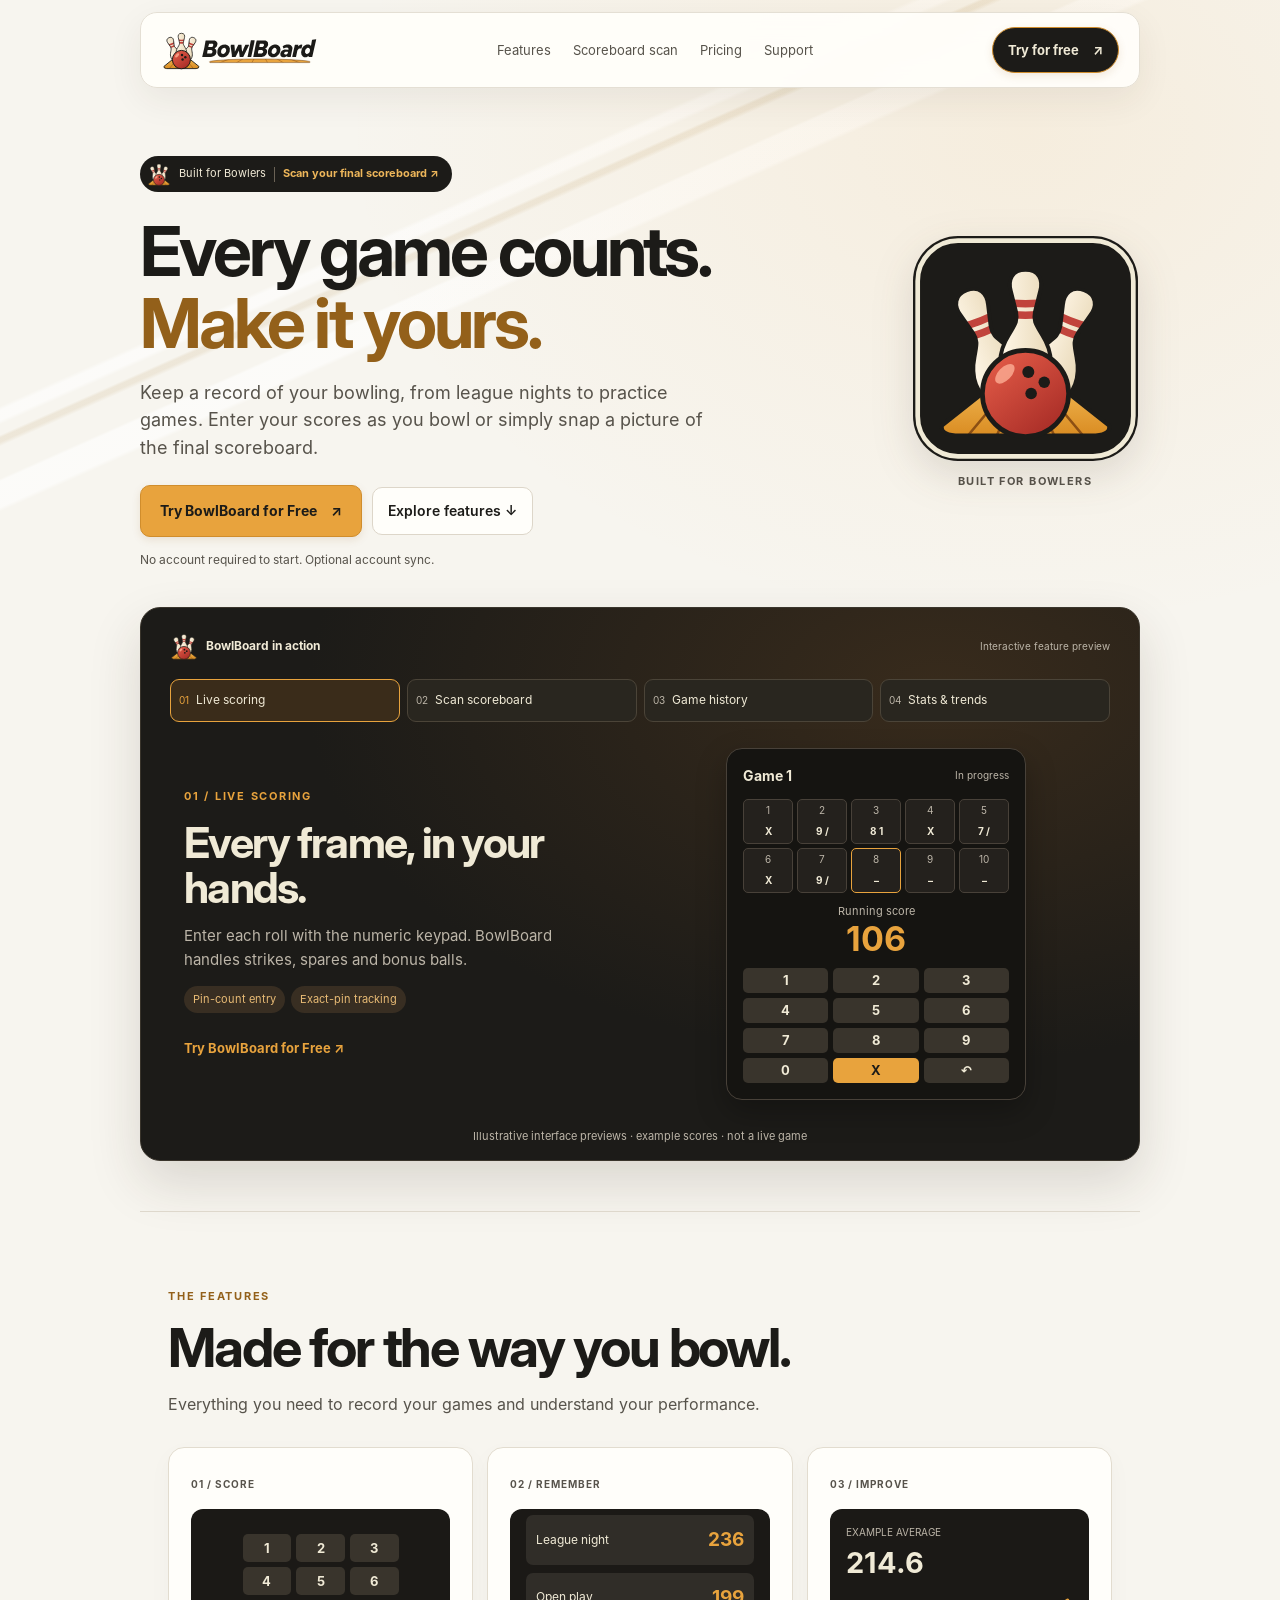
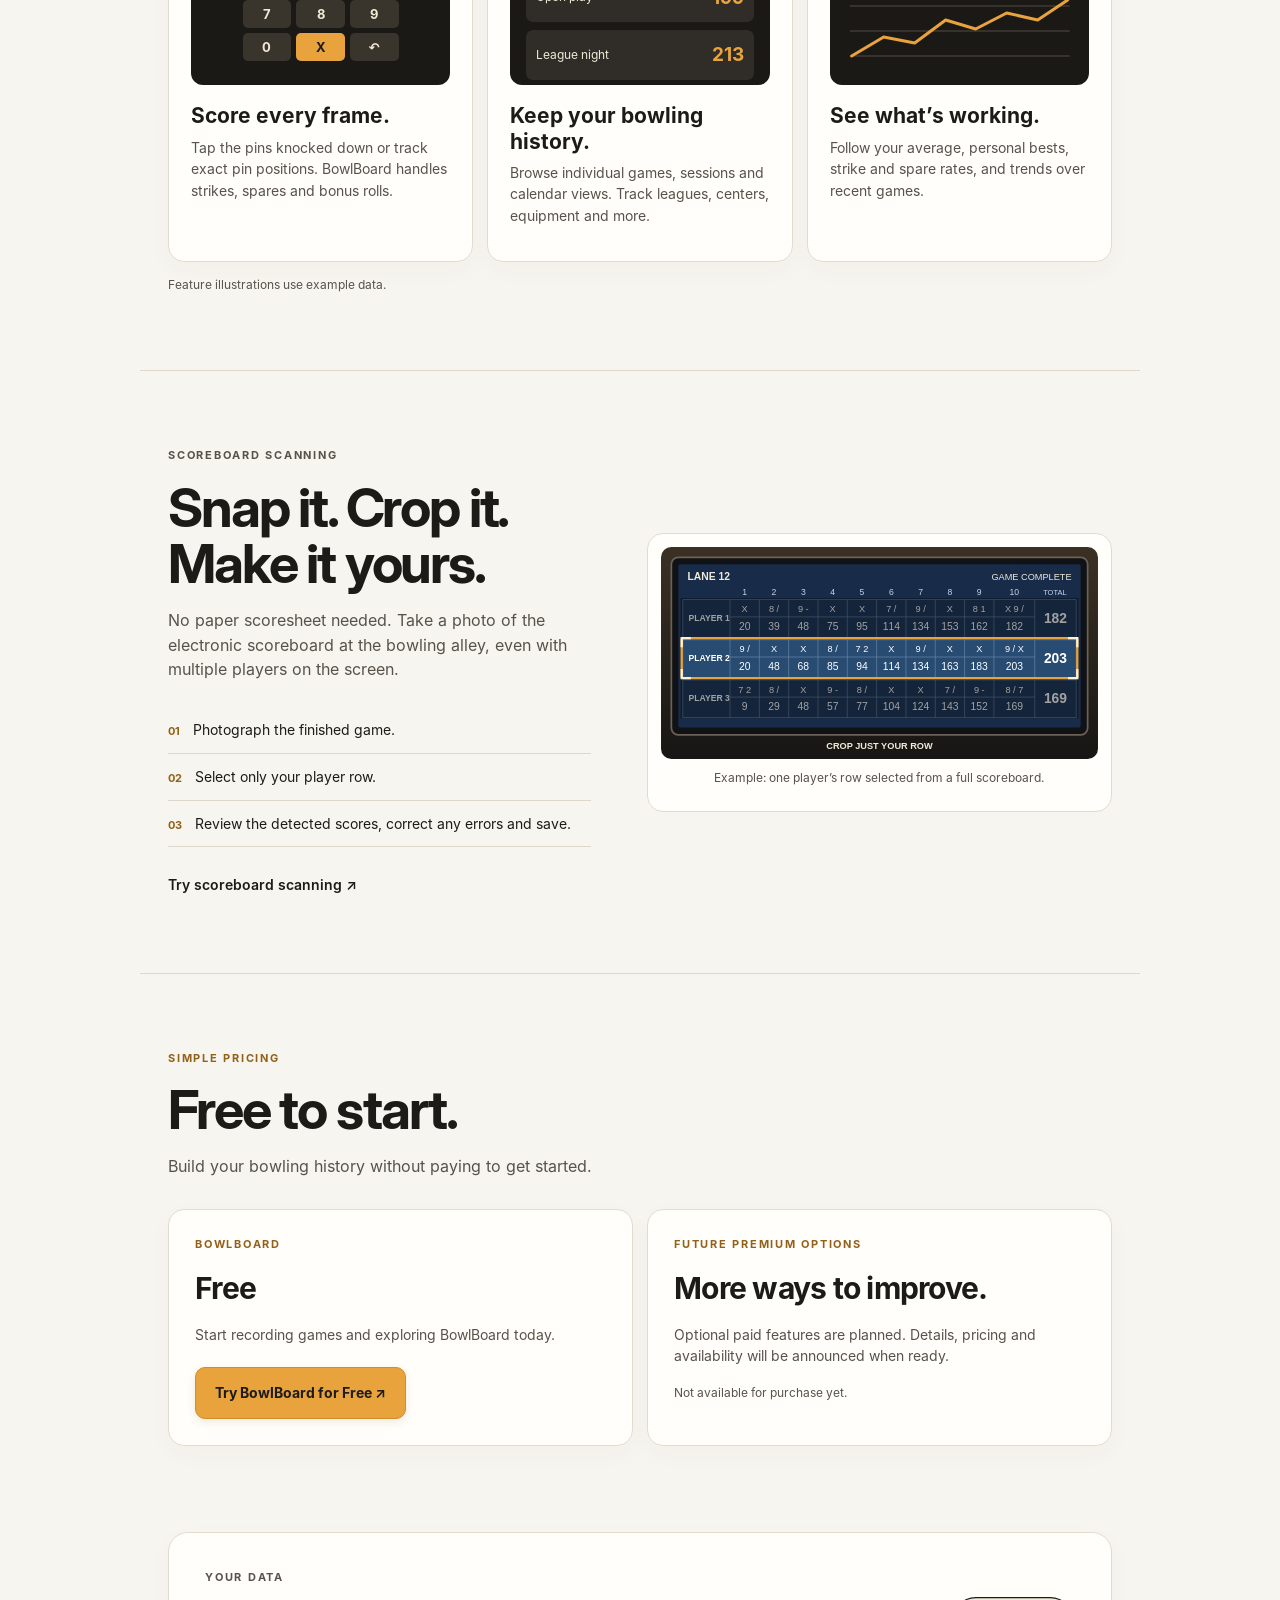
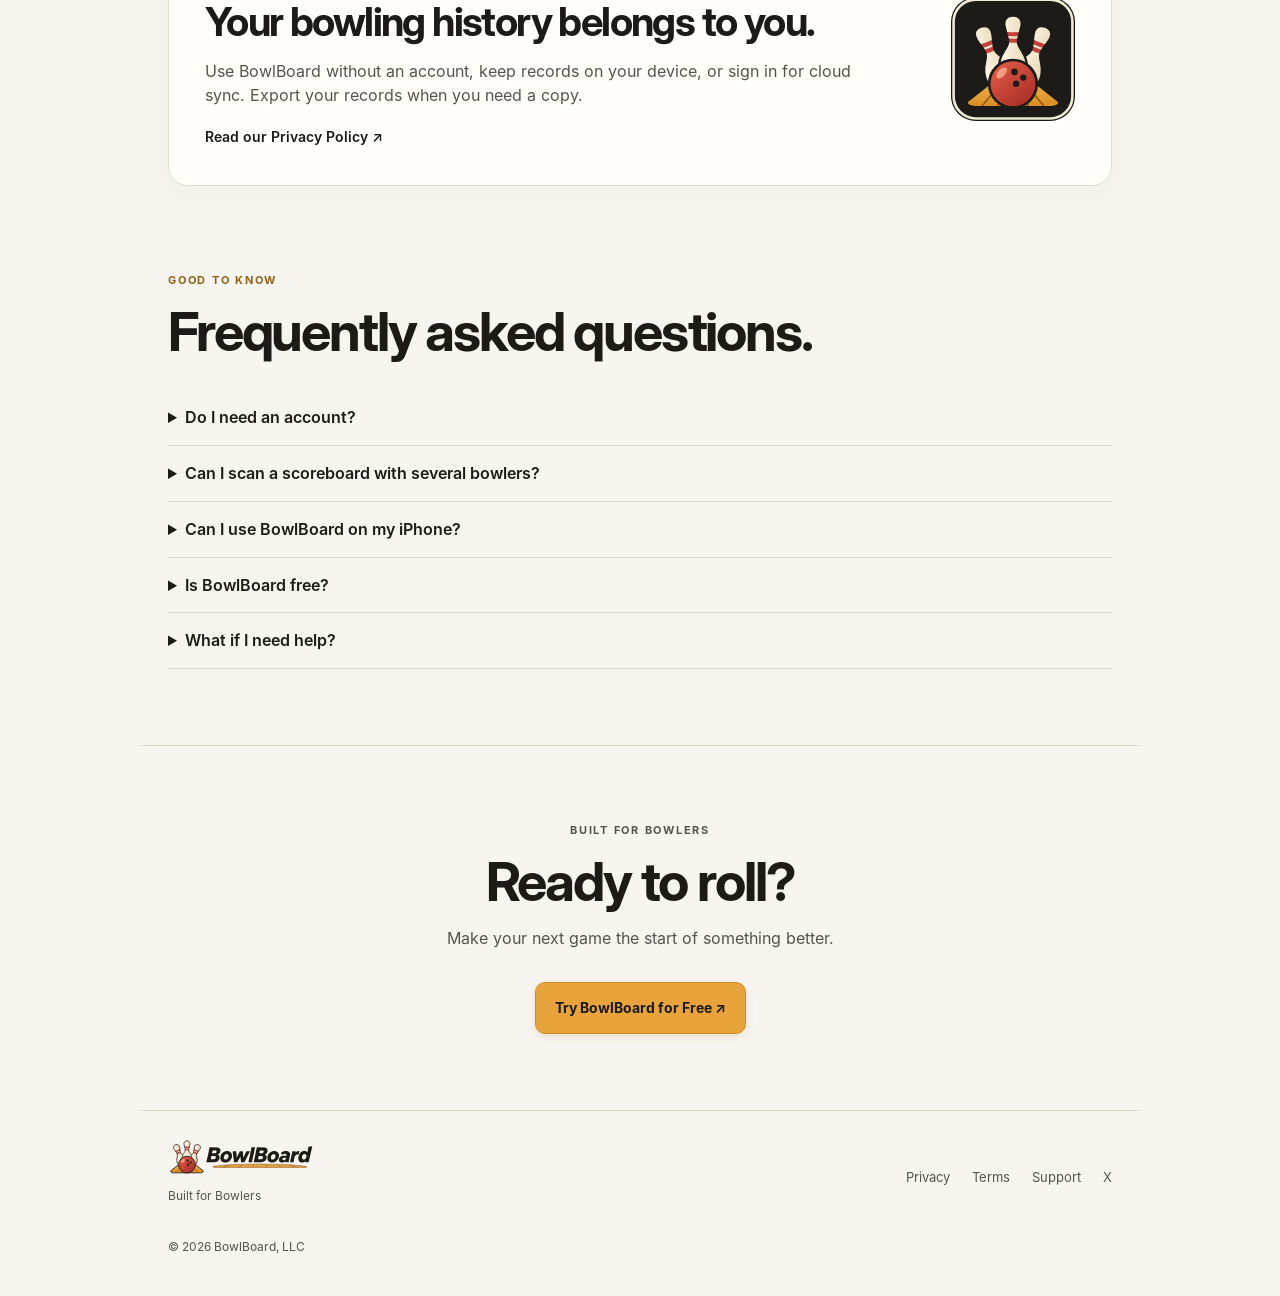
==== commit 8e9487b3: "Adapt marketing homepage to light editorial design with interactive feature showcase" ====
--- a/index.html
+++ b/index.html
@@ -1,11 +1,11 @@
 <!doctype html>
-<html lang="en"><head><meta charset="utf-8"><meta name="viewport" content="width=device-width,initial-scale=1"><meta name="theme-color" content="#1c1b18"><meta name="description" content="Track bowling games, scan your final scoreboard and follow your progress with BowlBoard. Free to start."><title>BowlBoard — Built for Bowlers</title><link rel="icon" type="image/svg+xml" href="assets/brand-icon.svg?v=5"><link rel="stylesheet" href="styles.css?v=4.0"></head>
+<html lang="en"><head><meta charset="utf-8"><meta name="viewport" content="width=device-width,initial-scale=1"><meta name="theme-color" content="#F7F5EF"><meta name="description" content="Track bowling games, scan your final scoreboard and follow your progress with BowlBoard. Free to start."><title>BowlBoard — Built for Bowlers</title><link rel="icon" type="image/svg+xml" href="assets/brand-icon.svg?v=5"><link rel="stylesheet" href="styles.css?v=4.1"></head>
 <body class="product-site">
 <a class="skip-link" href="#main">Skip to content</a>
-<header class="product-nav"><a class="product-brand" href="index.html" aria-label="BowlBoard home"><img src="assets/brand-lockup.svg?v=5" alt="BowlBoard"></a><nav aria-label="Main navigation"><a href="#features">Features</a><a href="#scan">Scoreboard scan</a><a href="#pricing">Pricing</a><a href="support.html">Support</a></nav><a class="product-button nav-primary" href="https://besobu07.github.io/bowlboard-web/">Try for free <span aria-hidden="true">↗</span></a></header>
+<header class="product-nav"><a class="product-brand" href="index.html" aria-label="BowlBoard home"><img src="assets/brand-lockup-light.svg?v=1" alt="BowlBoard"></a><nav aria-label="Main navigation"><a href="#features">Features</a><a href="#scan">Scoreboard scan</a><a href="#pricing">Pricing</a><a href="support.html">Support</a></nav><a class="product-button nav-primary" href="https://besobu07.github.io/bowlboard-web/">Try for free <span aria-hidden="true">↗</span></a></header>
 <main id="main">
-<section class="product-hero"><div class="hero-copy"><p class="product-kicker"><span></span> BUILT FOR BOWLERS</p><h1>Every game.<br>Every frame.<br><em>Your progress.</em></h1><p class="product-lead">Keep a record of your bowling, from league nights to practice games. Enter your scores as you bowl or simply snap a picture of the final scoreboard.</p><div class="product-actions"><a class="product-button" href="https://besobu07.github.io/bowlboard-web/">Try BowlBoard for Free <span aria-hidden="true">↗</span></a><a class="product-link" href="#features">Explore features ↓</a></div><p class="product-note">No account required to start. Optional account sync.</p></div><div class="product-hero-art"><div class="product-phone" aria-label="Illustration of the BowlBoard home screen"><div class="product-phone-status"><span>9:41</span><span>● ▰</span></div><img class="product-phone-mark" src="assets/brand-mark.svg?v=5" alt=""><img class="product-phone-wordmark" src="assets/brand-wordmark.svg?v=5" alt="BowlBoard"><p class="product-phone-tag">BUILT FOR BOWLERS</p><div class="product-phone-action first">＋ New Game</div><div class="product-phone-action">Scan Scoreboard</div><div class="product-phone-action">My Stats</div><div class="product-phone-action">Game History</div><div class="product-phone-tabs"><span>Home</span><span>Games</span><span>Stats</span><span>More</span></div></div><p class="product-art-label">Illustrative app preview</p></div></section>
-<section class="product-features" id="features"><div class="product-section-head"><p class="product-kicker">THE FEATURES</p><h2>Made for the way you bowl.</h2><p>Everything you need to record your games and understand your performance.</p></div><div class="product-grid">
+<section class="product-hero"><div class="hero-copy"><a class="hero-announcement" href="#scan"><img src="assets/brand-mark.svg?v=5" alt=""> <span>Built for Bowlers</span><span class="announcement-divider"></span><strong>Scan your final scoreboard ↗</strong></a><h1>Every game counts.<br><em>Make it yours.</em></h1><p class="product-lead">Keep a record of your bowling, from league nights to practice games. Enter your scores as you bowl or simply snap a picture of the final scoreboard.</p><div class="product-actions"><a class="product-button" href="https://besobu07.github.io/bowlboard-web/">Try BowlBoard for Free <span aria-hidden="true">↗</span></a><a class="product-link" href="#features">Explore features ↓</a></div><p class="product-note">No account required to start. Optional account sync.</p></div><div class="hero-brand-card"><img src="assets/brand-icon.svg?v=5" alt="BowlBoard app icon" width="240" height="240"><span>Built for Bowlers</span></div></section>
+<section class="product-showcase" aria-labelledby="showcase-title"><div class="showcase-top"><span id="showcase-title"><img src="assets/brand-mark.svg?v=5" alt=""> BowlBoard in action</span><small>Interactive feature preview</small></div><div class="showcase-tabs" role="group" aria-label="Choose a feature"><button type="button" data-preview="score" aria-controls="preview-score" aria-pressed="true"><span>01</span>Live scoring</button><button type="button" data-preview="scan" aria-controls="preview-scan" aria-pressed="false"><span>02</span>Scan scoreboard</button><button type="button" data-preview="games" aria-controls="preview-games" aria-pressed="false"><span>03</span>Game history</button><button type="button" data-preview="stats" aria-controls="preview-stats" aria-pressed="false"><span>04</span>Stats & trends</button></div><div class="showcase-panel" id="preview-score"><div class="showcase-copy"><p class="product-kicker">01 / LIVE SCORING</p><h2>Every frame, in your hands.</h2><p>Enter each roll with the numeric keypad. BowlBoard handles strikes, spares and bonus balls.</p><div class="showcase-tags"><span>Pin-count entry</span><span>Exact-pin tracking</span></div><a href="https://besobu07.github.io/bowlboard-web/" class="showcase-link">Try BowlBoard for Free ↗</a></div><div class="showcase-visual"><div class="showcase-score"><div class="showcase-phonehead">Game 1 <span>In progress</span></div><div class="showcase-frames"><div><small>1</small><b>X</b></div><div><small>2</small><b>9 /</b></div><div><small>3</small><b>8 1</b></div><div><small>4</small><b>X</b></div><div><small>5</small><b>7 /</b></div><div><small>6</small><b>X</b></div><div><small>7</small><b>9 /</b></div><div class="current"><small>8</small><b>–</b></div><div><small>9</small><b>–</b></div><div><small>10</small><b>–</b></div></div><div class="showcase-total"><small>Running score</small><strong>106</strong></div><div class="mini-keypad"><span>1</span><span>2</span><span>3</span><span>4</span><span>5</span><span>6</span><span>7</span><span>8</span><span>9</span><span>0</span><span class="accent">X</span><span>↶</span></div></div></div></div><div class="showcase-panel" id="preview-scan" hidden><div class="showcase-copy"><p class="product-kicker">02 / SCAN SCOREBOARD</p><h2>One photo. Your game.</h2><p>Capture the electronic scoreboard, select your player row, then review the detected frames before saving.</p><div class="showcase-tags"><span>No paper required</span><span>Single-player crop</span></div><a href="https://besobu07.github.io/bowlboard-web/" class="showcase-link">Try BowlBoard for Free ↗</a></div><div class="showcase-visual"><figure class="showcase-scan"><img src="assets/scan-example.svg" alt="Electronic scoreboard with three players and a selection around player two"><figcaption>Example: crop just your row.</figcaption></figure></div></div><div class="showcase-panel" id="preview-games" hidden><div class="showcase-copy"><p class="product-kicker">03 / GAME HISTORY</p><h2>Every bowling night, remembered.</h2><p>Keep your individual games and sessions together. Filter your history by league, center or equipment.</p><div class="showcase-tags"><span>Game and session views</span><span>Calendar history</span></div><a href="https://besobu07.github.io/bowlboard-web/" class="showcase-link">Try BowlBoard for Free ↗</a></div><div class="showcase-visual"><div class="showcase-score"><div class="showcase-phonehead">Games <span>Example records</span></div><div class="showcase-history"><div><img src="assets/brand-mark.svg?v=5" alt=""><span>League night<small>Nov 23</small></span><b>236</b></div><div><img src="assets/brand-mark.svg?v=5" alt=""><span>Open play<small>Nov 21</small></span><b>199</b></div><div><img src="assets/brand-mark.svg?v=5" alt=""><span>League night<small>Nov 16</small></span><b>213</b></div></div></div></div></div><div class="showcase-panel" id="preview-stats" hidden><div class="showcase-copy"><p class="product-kicker">04 / STATS & TRENDS</p><h2>See your progress over time.</h2><p>Explore your average, best games and series, strike and spare rates, and recent form.</p><div class="showcase-tags"><span>Recent-game filters</span><span>Personal records</span></div><a href="https://besobu07.github.io/bowlboard-web/" class="showcase-link">Try BowlBoard for Free ↗</a></div><div class="showcase-visual"><div class="showcase-score"><div class="showcase-phonehead">My Stats <span>Example data</span></div><div class="showcase-total"><small>Average</small><strong>216.0</strong></div><svg class="showcase-chart" viewBox="0 0 240 94" aria-label="Example upward score trend" role="img"><path d="M0 20H240M0 50H240M0 80H240" stroke="#50463a" fill="none"/><path d="M4 75L40 56L79 65L117 33L155 45L194 22L236 12" stroke="#E8A33D" stroke-width="3" fill="none" stroke-linecap="round"/></svg><div class="showcase-records"><div><small>High game</small><b>236</b></div><div><small>Games</small><b>3</b></div></div></div></div></div><p class="showcase-disclaimer">Illustrative interface previews · example scores · not a live game</p></section><section class="product-features" id="features"><div class="product-section-head"><p class="product-kicker">THE FEATURES</p><h2>Made for the way you bowl.</h2><p>Everything you need to record your games and understand your performance.</p></div><div class="product-grid">
 <article class="product-tile"><span class="tile-number">01 / SCORE</span><div class="tile-visual"><div class="mini-keypad" aria-hidden="true"><span>1</span><span>2</span><span>3</span><span>4</span><span>5</span><span>6</span><span>7</span><span>8</span><span>9</span><span>0</span><span class="accent">X</span><span>↶</span></div></div><h3>Score every frame.</h3><p>Tap the pins knocked down or track exact pin positions. BowlBoard handles strikes, spares and bonus rolls.</p></article>
 <article class="product-tile"><span class="tile-number">02 / REMEMBER</span><div class="tile-visual mini-history" aria-label="Example game scores"><div><span>League night</span><b>236</b></div><div><span>Open play</span><b>199</b></div><div><span>League night</span><b>213</b></div></div><h3>Keep your bowling history.</h3><p>Browse individual games, sessions and calendar views. Track leagues, centers, equipment and more.</p></article>
 <article class="product-tile"><span class="tile-number">03 / IMPROVE</span><div class="tile-visual mini-trend"><div><small>EXAMPLE AVERAGE</small><b>214.6</b></div><svg viewBox="0 0 220 78" role="img" aria-label="Illustrative score trend"><path d="M0 65H220M0 40H220M0 15H220" fill="none" stroke="#524b40"/><path d="M2 65L34 46L65 52L96 29L126 38L157 22L188 29L218 9" stroke="#e8a33d" stroke-width="3" fill="none" stroke-linecap="round" stroke-linejoin="round"/></svg></div><h3>See what’s working.</h3><p>Follow your average, personal bests, strike and spare rates, and trends over recent games.</p></article></div><p class="example-note">Feature illustrations use example data.</p></section>
@@ -14,4 +14,4 @@
 <section class="product-privacy"><div><p class="product-kicker">YOUR DATA</p><h2>Your bowling history belongs to you.</h2><p>Use BowlBoard without an account, keep records on your device, or sign in for cloud sync. Export your records when you need a copy.</p><a class="product-link" href="privacy.html">Read our Privacy Policy ↗</a></div><img src="assets/brand-icon.svg?v=5" alt="" width="124" height="124"></section>
 <section class="product-faq"><div class="product-section-head"><p class="product-kicker">GOOD TO KNOW</p><h2>Frequently asked questions.</h2></div><details><summary>Do I need an account?</summary><p>No. You can start scoring locally. An account is optional and enables cloud synchronization.</p></details><details><summary>Can I scan a scoreboard with several bowlers?</summary><p>Yes. Photograph the screen and select your own row. Review the results before saving, as recognition can make mistakes.</p></details><details><summary>Can I use BowlBoard on my iPhone?</summary><p>Yes, you can use the web app in Safari and add it to your Home Screen. An App Store release is planned, but not yet available.</p></details><details><summary>Is BowlBoard free?</summary><p>Yes, it is free to start. Optional premium features are planned; no paid plan is currently being offered.</p></details><details><summary>What if I need help?</summary><p>Visit <a href="support.html">Support</a> for help with scores, account sync, or other questions.</p></details></section>
 <section class="product-final"><p class="product-kicker">BUILT FOR BOWLERS</p><h2>Ready to roll?</h2><p>Make your next game the start of something better.</p><a class="product-button" href="https://besobu07.github.io/bowlboard-web/">Try BowlBoard for Free ↗</a></section>
-</main><footer class="product-footer"><div><a href="index.html"><img src="assets/brand-lockup.svg?v=5" alt="BowlBoard"></a><p>Built for Bowlers</p></div><nav aria-label="Footer navigation"><a href="privacy.html">Privacy</a><a href="terms.html">Terms</a><a href="support.html">Support</a><a href="https://x.com/bowlboard">X</a></nav><small>© 2026 BowlBoard, LLC</small></footer></body></html>+</main><footer class="product-footer"><div><a href="index.html"><img src="assets/brand-lockup-light.svg?v=1" alt="BowlBoard"></a><p>Built for Bowlers</p></div><nav aria-label="Footer navigation"><a href="privacy.html">Privacy</a><a href="terms.html">Terms</a><a href="support.html">Support</a><a href="https://x.com/bowlboard">X</a></nav><small>© 2026 BowlBoard, LLC</small></footer><script src="showcase.js?v=1" defer></script></body></html>
--- a/styles.css
+++ b/styles.css
@@ -38,3 +38,26 @@
 @media(max-width:850px){.product-nav{padding:16px 20px;gap:12px}.product-nav nav{display:none}.product-hero,.product-scan{grid-template-columns:1fr;gap:30px}.product-hero,.product-features,.product-scan,.product-pricing,.product-faq,.product-final{padding:48px 20px}.product-grid{grid-template-columns:1fr}.product-tile{display:grid;grid-template-columns:minmax(0,1fr) minmax(0,1fr);gap:8px 16px;align-items:start}.tile-number{grid-column:1/-1}.tile-visual{grid-row:2/4;margin:0;height:155px}.product-tile h3{margin:8px 0 0}.product-tile p{margin:0}.product-privacy{margin:12px 20px;padding:26px}.product-hero-art{min-height:500px}}
 @media(max-width:480px){.product-brand img{width:138px}.product-nav .nav-primary{font-size:12px;padding:9px 11px}.product-hero h1{font-size:53px}.product-hero-art{min-height:490px;padding:12px}.product-tile{display:block}.tile-visual{margin-top:12px;height:165px}.product-tile h3{margin-top:15px}.price-grid{grid-template-columns:1fr}.product-privacy img{display:none}.product-footer{grid-template-columns:1fr;padding:24px 20px}.product-phone{min-height:445px}.product-hero h1{font-size:clamp(42px,12vw,53px)}}
 @media(prefers-reduced-motion:reduce){html{scroll-behavior:auto}}
+
+/* Light editorial refresh inspired by the supplied reference, with an original BowlBoard lane motif. */
+.product-site{--p-paper:#1C1B18;--p-muted:#57534b;background:#f7f5ef;color:#1C1B18}
+.product-site:before{background:radial-gradient(ellipse at 80% 15%,#e8a33d19,transparent 47%),linear-gradient(156deg,transparent 0 28%,#ffffff9c 28.3% 29%,transparent 29.3% 30%,#d8c6a54d 30.2% 30.5%,transparent 30.8% 33%,#fff9 33.2% 35%,transparent 35.3%);position:absolute;inset:0 0 auto;height:880px;z-index:0}
+.product-site>main,.product-site>header,.product-site>footer{position:relative;z-index:1}
+.product-nav{max-width:1000px;margin:12px auto 0;padding:14px 20px;background:#fffefaef;border:1px solid #e4dfd4;border-radius:17px;box-shadow:0 12px 35px #39302012;position:sticky!important;top:10px;z-index:5!important;backdrop-filter:blur(12px)}
+.product-nav nav a,.product-footer nav a{color:#57534b}.product-nav nav a:hover,.product-footer nav a:hover{color:#1c1b18}
+.product-nav .nav-primary{background:#1c1b18;color:#f0ead6;border-radius:999px}.product-brand img{width:156px}
+.product-hero,.product-features,.product-scan,.product-pricing,.product-faq,.product-final,.product-footer{max-width:1000px}
+.product-hero{padding:68px 0 38px;grid-template-columns:minmax(0,1fr) 230px;gap:55px}
+.product-hero h1{font-size:clamp(44px,5.6vw,69px);letter-spacing:-.045em}.product-hero h1 em{color:#93601a}.product-kicker{color:#93601a}.product-kicker span{background:#93601a}
+.hero-announcement{display:inline-flex;align-self:flex-start;align-items:center;gap:8px;background:#1c1b18;color:#f0ead6;text-decoration:none;border-radius:999px;padding:6px 13px 6px 7px;font-size:11px;margin-bottom:24px;flex-wrap:wrap}
+.hero-announcement img{width:24px;height:24px}.hero-announcement strong{color:#edb65a}.announcement-divider{height:15px;width:1px;background:#6a6255}
+.hero-brand-card{display:grid;place-items:center;gap:12px;align-self:center}.hero-brand-card img{width:min(225px,100%);height:auto;filter:drop-shadow(0 14px 20px #3f301b22)}.hero-brand-card span{font-size:11px;color:#57534b;letter-spacing:.13em;font-weight:700;text-transform:uppercase}
+.product-lead{max-width:590px;margin:19px 0 23px}.product-button{background:#e8a33d;border:1px solid #d08d2c;box-shadow:0 3px 9px #8f5a1420}.product-actions .product-link{background:#fffefa;border:1px solid #ddd6c9;padding:12px 15px;border-radius:10px}.product-actions{gap:10px}
+.product-showcase{max-width:1000px;margin:0 auto 50px;padding:24px 29px 15px;background:radial-gradient(ellipse at 80% 15%,#382b1c,#1c1b18 56%);color:#f0ead6;border-radius:20px;box-shadow:0 22px 52px #392b1c26;border:1px solid #3a352c}
+.showcase-top{display:flex;justify-content:space-between;align-items:center;gap:15px;color:#bcb5a8;font-size:12px}.showcase-top>span{display:flex;align-items:center;gap:8px;color:#f0ead6;font-weight:700}.showcase-top img{width:28px;height:28px}
+.showcase-tabs{display:grid;grid-template-columns:repeat(4,1fr);gap:7px;margin:19px 0 0}.showcase-tabs button{background:#29261f;border:1px solid #4b4438;border-radius:9px;color:#f0ead6;padding:11px 8px;text-align:left;font:inherit;font-size:12px;cursor:pointer}.showcase-tabs button span{display:inline-block;margin-right:7px;color:#bcb5a8;font-size:10px}.showcase-tabs button[aria-pressed=true]{border-color:#e8a33d;background:#3a2c1a}.showcase-tabs button[aria-pressed=true] span{color:#e8a33d}.showcase-tabs button:focus-visible{outline:2px solid #e8a33d;outline-offset:3px}
+.showcase-panel{min-height:338px;display:grid;grid-template-columns:1fr 1fr;gap:32px;align-items:center;padding:26px 14px 18px}.showcase-panel[hidden]{display:none!important}.showcase-copy .product-kicker{color:#e8a33d}.showcase-copy h2{font-size:clamp(30px,3.7vw,43px);color:#f0ead6}.showcase-copy>p:not(.product-kicker){font-size:15px;color:#bcb5a8;max-width:390px}.showcase-tags{display:flex;flex-wrap:wrap;gap:6px;margin:15px 0 22px}.showcase-tags span{background:#382e22;color:#e8bb75;font-size:11px;padding:5px 9px;border-radius:999px}.showcase-link{font-size:13px;color:#e8a33d;font-weight:700;text-decoration:none}.showcase-visual{min-width:0;display:grid;place-items:center}.showcase-score{width:min(300px,100%);padding:16px;background:#151411;border:1px solid #484139;border-radius:16px;box-shadow:0 12px 30px #0004}.showcase-phonehead{display:flex;align-items:center;justify-content:space-between;font-weight:700;font-size:14px;gap:8px;margin-bottom:12px}.showcase-phonehead span{font-weight:400;color:#bcb5a8;font-size:10px}.showcase-frames{display:grid;grid-template-columns:repeat(5,minmax(0,1fr));gap:4px}.showcase-frames div{border:1px solid #484139;background:#24211d;border-radius:5px;text-align:center}.showcase-frames small,.showcase-frames b{display:block;font-size:10px;padding:3px}.showcase-frames small{color:#bcb5a8}.showcase-frames .current{border-color:#e8a33d}.showcase-total{text-align:center;margin:10px 0}.showcase-total small,.showcase-records small{display:block;color:#bcb5a8;font-size:11px}.showcase-total strong{font-size:34px;color:#e8a33d;line-height:1.1}.showcase-score .mini-keypad{margin:auto;width:100%}.showcase-score .mini-keypad span{min-height:25px}.showcase-scan{margin:0;width:100%}.showcase-scan img{width:100%;display:block}.showcase-scan figcaption,.showcase-disclaimer{font-size:11px;color:#bcb5a8;text-align:center;margin:10px 0 0}.showcase-history>div{display:flex;align-items:center;gap:10px;background:#26231e;border-radius:9px;margin:8px 0;padding:10px;font-size:12px}.showcase-history img{width:29px;height:29px}.showcase-history span{flex:1}.showcase-history small{display:block;color:#bcb5a8;font-size:10px}.showcase-history b{color:#e8a33d;font-size:21px}.showcase-chart{width:100%;display:block}.showcase-records{display:grid;grid-template-columns:1fr 1fr;gap:8px;text-align:center;margin-top:10px}.showcase-records>div{background:#26231e;border-radius:7px;padding:8px}.showcase-records b{font-size:20px}
+.product-features,.product-pricing,.product-scan,.product-final,.product-footer{border-color:#ded8cc}.product-tile,.price-grid article,.product-privacy{background:#fffefa;border-color:#e2dccf;box-shadow:0 8px 24px #3f301b08}.product-tile .tile-number,.product-note,.example-note{color:#57534b}.tile-visual{color:#f0ead6}.price-grid .product-kicker{color:#93601a}.product-scan figure{background:#fffefa;border-color:#e2dccf}.product-scan figcaption{color:#57534b}.product-steps li,.product-faq details{border-color:#ded8cc}.product-steps b,.product-faq a{color:#93601a}.product-privacy{max-width:944px}.product-footer p,.product-footer small{color:#57534b}
+@media(max-width:1060px){.product-nav,.product-showcase{margin-left:20px;margin-right:20px}.product-hero{padding-left:24px;padding-right:24px}}
+@media(max-width:850px){.product-hero{grid-template-columns:minmax(0,1fr) 150px;gap:20px;padding-top:42px;padding-bottom:30px}.hero-brand-card span{font-size:9px}.product-showcase{padding:17px}.showcase-panel{gap:15px;padding:20px 5px;min-height:320px}.showcase-tabs button{font-size:11px}.showcase-tabs button span{display:block}.product-privacy{margin-left:20px;margin-right:20px}}
+@media(max-width:550px){.product-nav{margin:8px 12px 0;padding:10px 12px}.product-brand img{width:132px}.product-hero{grid-template-columns:1fr;padding:34px 20px 24px;gap:16px}.hero-brand-card{display:none}.product-hero h1{font-size:clamp(39px,10vw,53px)}.hero-announcement{font-size:10px;gap:5px;margin-bottom:18px}.product-showcase{margin:0 12px 35px;padding:15px}.showcase-tabs{grid-template-columns:1fr 1fr}.showcase-panel{grid-template-columns:1fr;min-height:0;gap:20px;padding:20px 2px 10px}.showcase-top small{font-size:10px}.showcase-copy h2{font-size:32px}.showcase-visual{min-height:220px}.product-hero .product-note{font-size:11px}.product-footer{padding:25px 20px}}
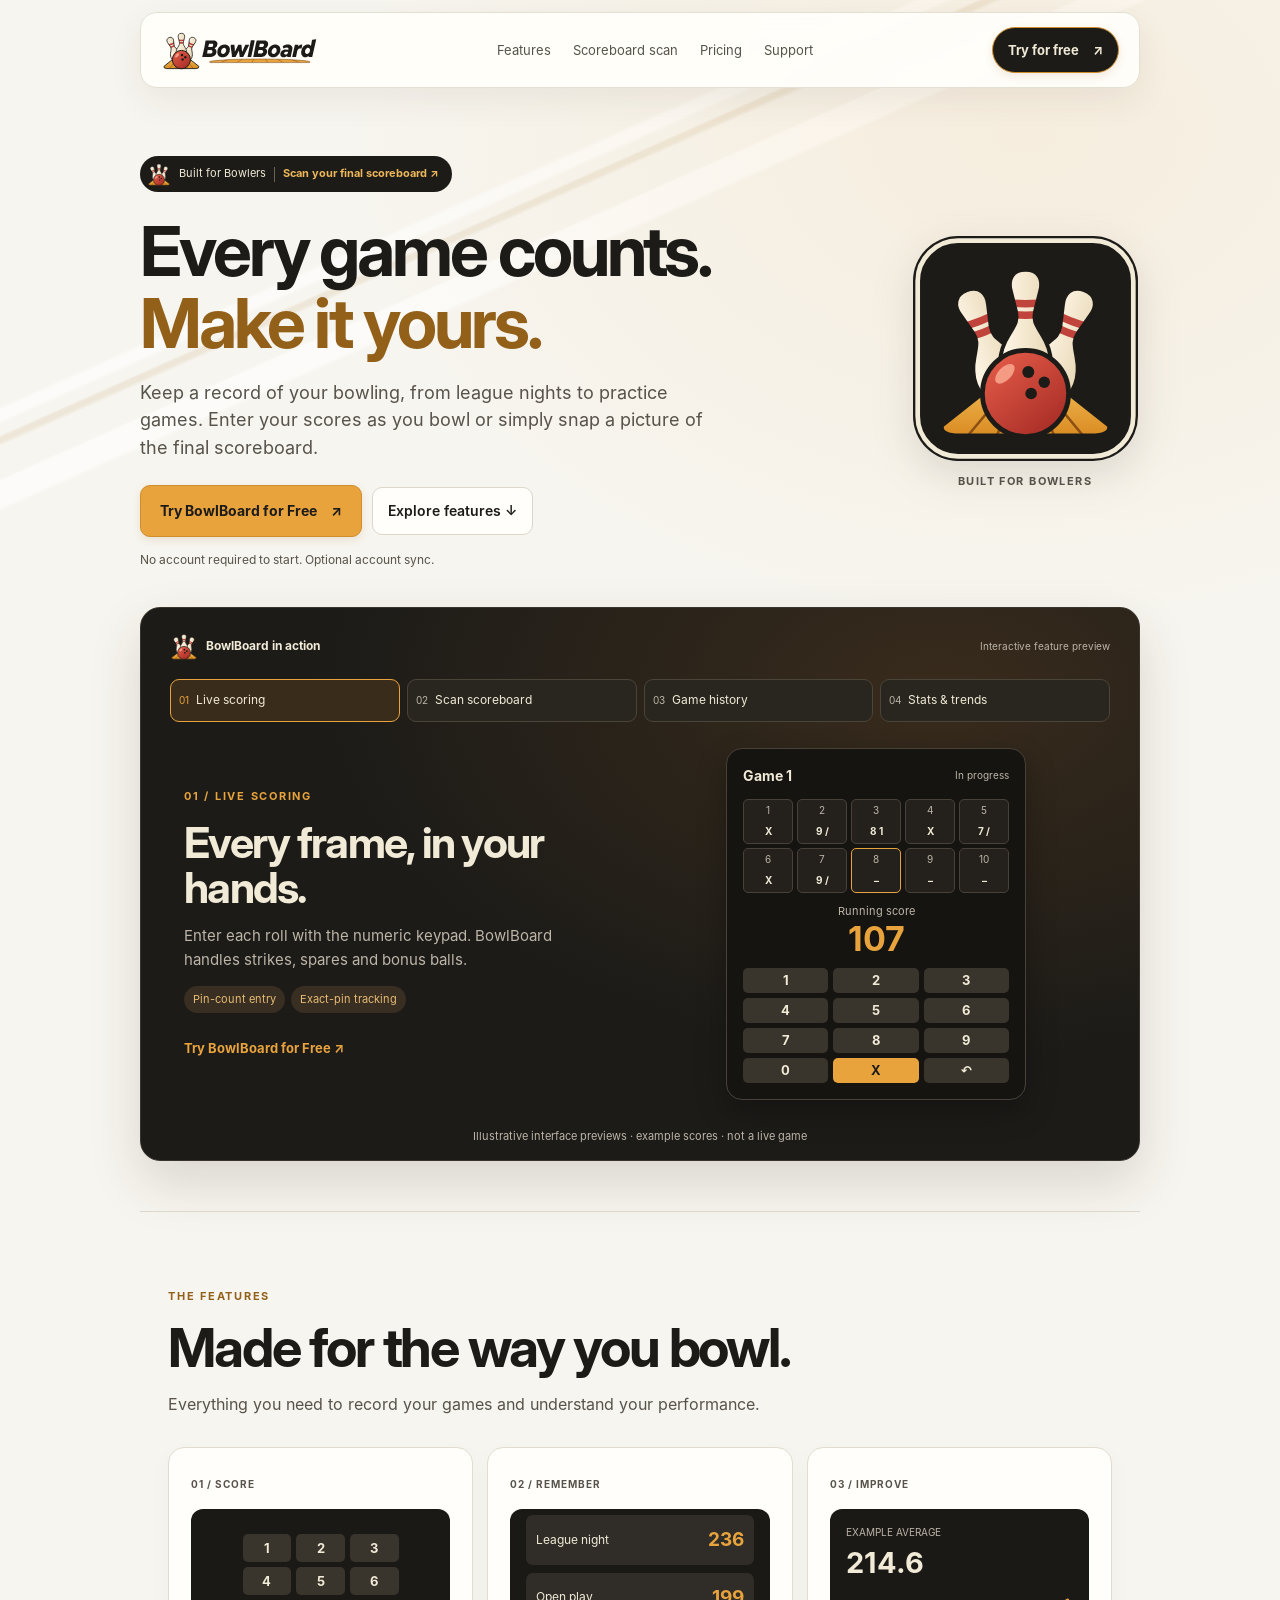
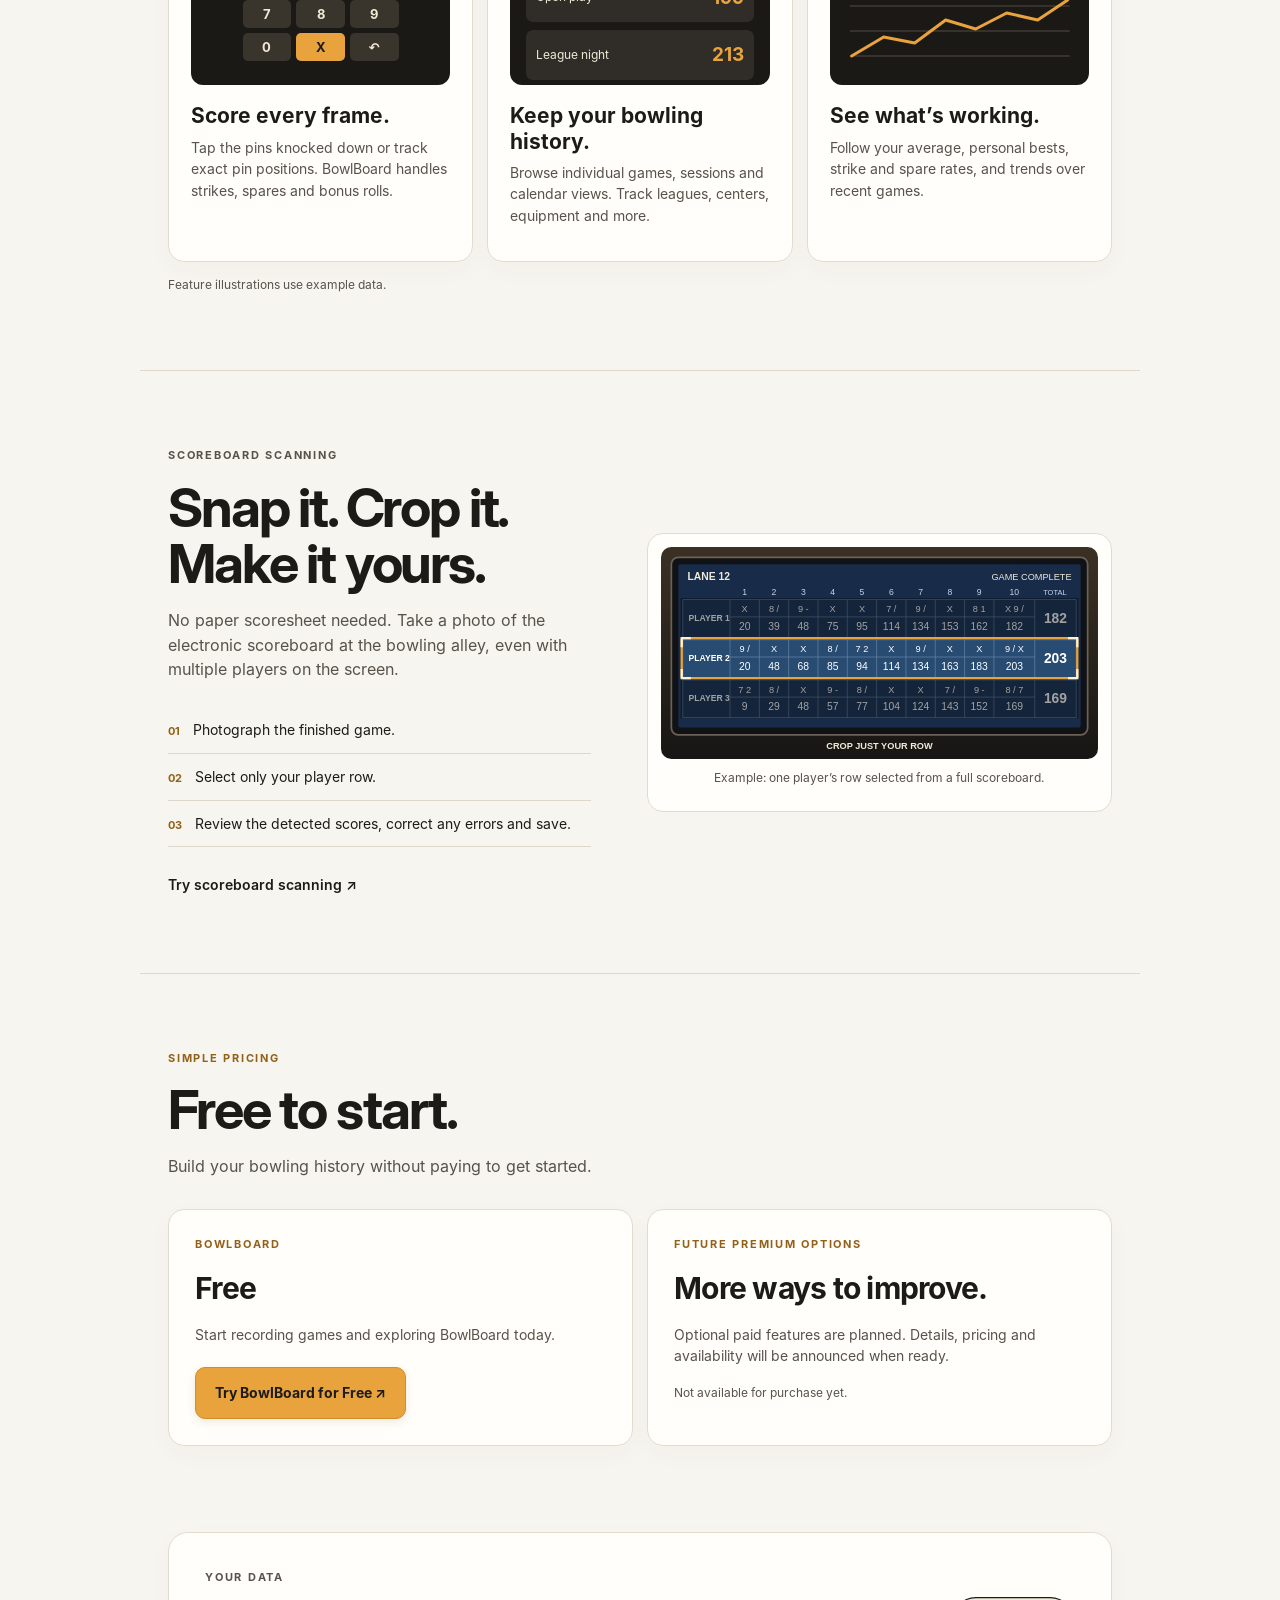
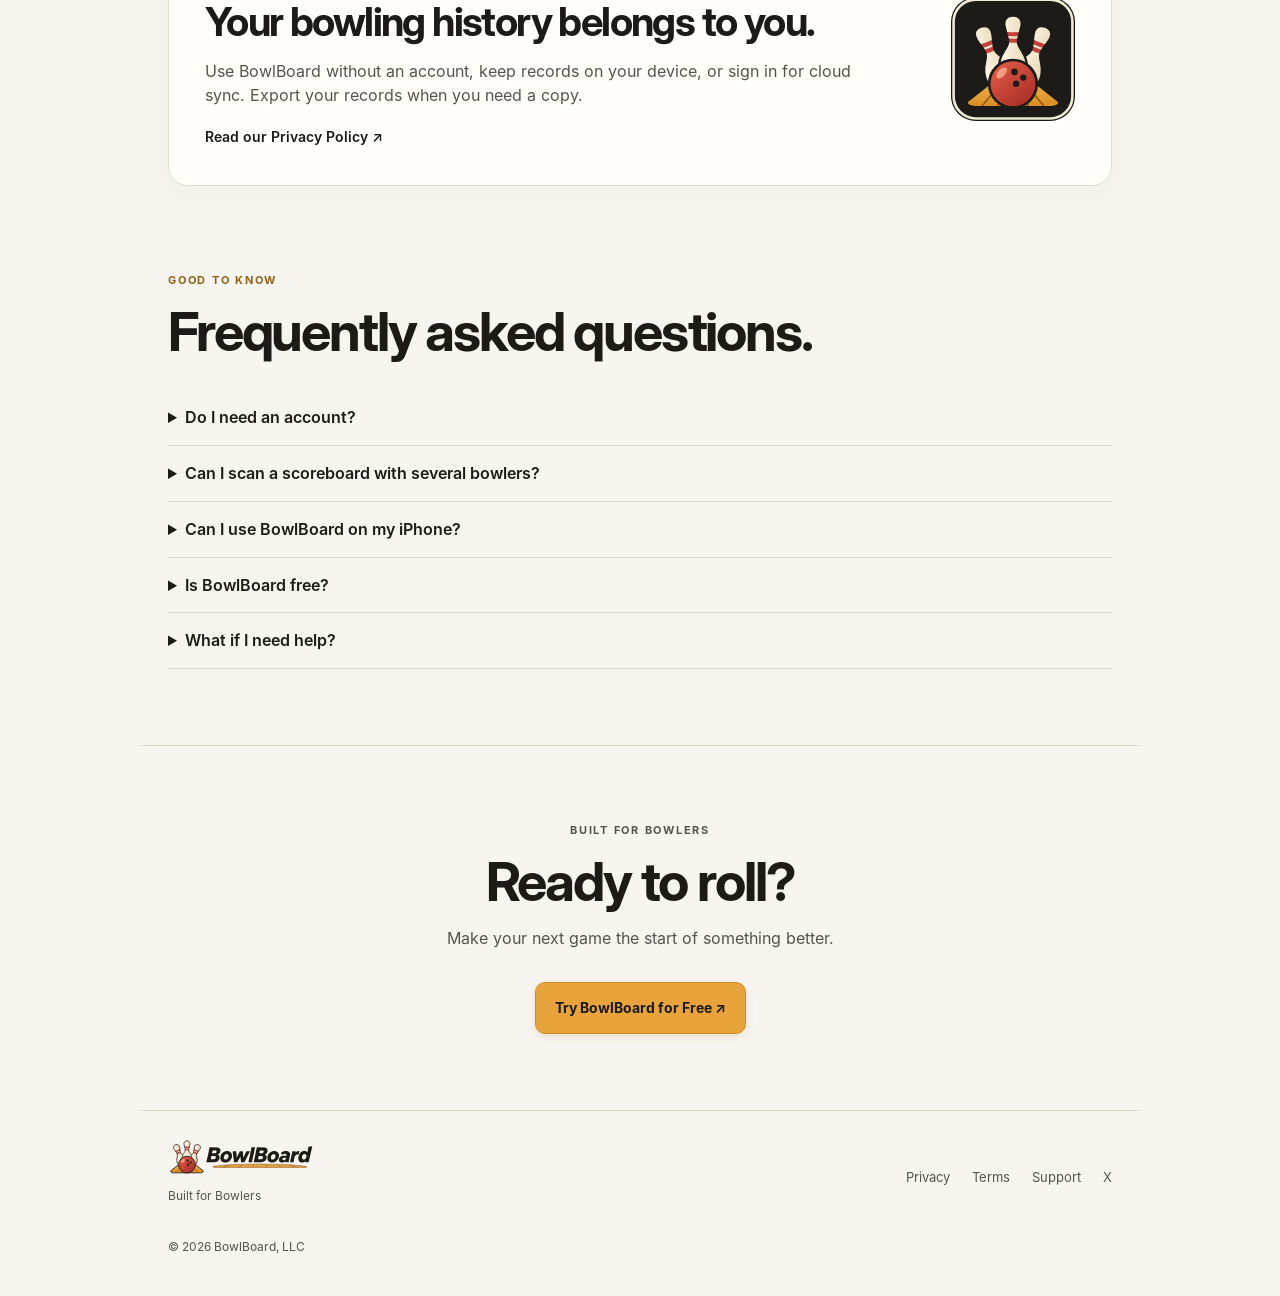
==== commit b7e1e73d: "Correct illustrative running score" ====
--- a/index.html
+++ b/index.html
@@ -5,7 +5,7 @@
 <header class="product-nav"><a class="product-brand" href="index.html" aria-label="BowlBoard home"><img src="assets/brand-lockup-light.svg?v=1" alt="BowlBoard"></a><nav aria-label="Main navigation"><a href="#features">Features</a><a href="#scan">Scoreboard scan</a><a href="#pricing">Pricing</a><a href="support.html">Support</a></nav><a class="product-button nav-primary" href="https://besobu07.github.io/bowlboard-web/">Try for free <span aria-hidden="true">↗</span></a></header>
 <main id="main">
 <section class="product-hero"><div class="hero-copy"><a class="hero-announcement" href="#scan"><img src="assets/brand-mark.svg?v=5" alt=""> <span>Built for Bowlers</span><span class="announcement-divider"></span><strong>Scan your final scoreboard ↗</strong></a><h1>Every game counts.<br><em>Make it yours.</em></h1><p class="product-lead">Keep a record of your bowling, from league nights to practice games. Enter your scores as you bowl or simply snap a picture of the final scoreboard.</p><div class="product-actions"><a class="product-button" href="https://besobu07.github.io/bowlboard-web/">Try BowlBoard for Free <span aria-hidden="true">↗</span></a><a class="product-link" href="#features">Explore features ↓</a></div><p class="product-note">No account required to start. Optional account sync.</p></div><div class="hero-brand-card"><img src="assets/brand-icon.svg?v=5" alt="BowlBoard app icon" width="240" height="240"><span>Built for Bowlers</span></div></section>
-<section class="product-showcase" aria-labelledby="showcase-title"><div class="showcase-top"><span id="showcase-title"><img src="assets/brand-mark.svg?v=5" alt=""> BowlBoard in action</span><small>Interactive feature preview</small></div><div class="showcase-tabs" role="group" aria-label="Choose a feature"><button type="button" data-preview="score" aria-controls="preview-score" aria-pressed="true"><span>01</span>Live scoring</button><button type="button" data-preview="scan" aria-controls="preview-scan" aria-pressed="false"><span>02</span>Scan scoreboard</button><button type="button" data-preview="games" aria-controls="preview-games" aria-pressed="false"><span>03</span>Game history</button><button type="button" data-preview="stats" aria-controls="preview-stats" aria-pressed="false"><span>04</span>Stats & trends</button></div><div class="showcase-panel" id="preview-score"><div class="showcase-copy"><p class="product-kicker">01 / LIVE SCORING</p><h2>Every frame, in your hands.</h2><p>Enter each roll with the numeric keypad. BowlBoard handles strikes, spares and bonus balls.</p><div class="showcase-tags"><span>Pin-count entry</span><span>Exact-pin tracking</span></div><a href="https://besobu07.github.io/bowlboard-web/" class="showcase-link">Try BowlBoard for Free ↗</a></div><div class="showcase-visual"><div class="showcase-score"><div class="showcase-phonehead">Game 1 <span>In progress</span></div><div class="showcase-frames"><div><small>1</small><b>X</b></div><div><small>2</small><b>9 /</b></div><div><small>3</small><b>8 1</b></div><div><small>4</small><b>X</b></div><div><small>5</small><b>7 /</b></div><div><small>6</small><b>X</b></div><div><small>7</small><b>9 /</b></div><div class="current"><small>8</small><b>–</b></div><div><small>9</small><b>–</b></div><div><small>10</small><b>–</b></div></div><div class="showcase-total"><small>Running score</small><strong>106</strong></div><div class="mini-keypad"><span>1</span><span>2</span><span>3</span><span>4</span><span>5</span><span>6</span><span>7</span><span>8</span><span>9</span><span>0</span><span class="accent">X</span><span>↶</span></div></div></div></div><div class="showcase-panel" id="preview-scan" hidden><div class="showcase-copy"><p class="product-kicker">02 / SCAN SCOREBOARD</p><h2>One photo. Your game.</h2><p>Capture the electronic scoreboard, select your player row, then review the detected frames before saving.</p><div class="showcase-tags"><span>No paper required</span><span>Single-player crop</span></div><a href="https://besobu07.github.io/bowlboard-web/" class="showcase-link">Try BowlBoard for Free ↗</a></div><div class="showcase-visual"><figure class="showcase-scan"><img src="assets/scan-example.svg" alt="Electronic scoreboard with three players and a selection around player two"><figcaption>Example: crop just your row.</figcaption></figure></div></div><div class="showcase-panel" id="preview-games" hidden><div class="showcase-copy"><p class="product-kicker">03 / GAME HISTORY</p><h2>Every bowling night, remembered.</h2><p>Keep your individual games and sessions together. Filter your history by league, center or equipment.</p><div class="showcase-tags"><span>Game and session views</span><span>Calendar history</span></div><a href="https://besobu07.github.io/bowlboard-web/" class="showcase-link">Try BowlBoard for Free ↗</a></div><div class="showcase-visual"><div class="showcase-score"><div class="showcase-phonehead">Games <span>Example records</span></div><div class="showcase-history"><div><img src="assets/brand-mark.svg?v=5" alt=""><span>League night<small>Nov 23</small></span><b>236</b></div><div><img src="assets/brand-mark.svg?v=5" alt=""><span>Open play<small>Nov 21</small></span><b>199</b></div><div><img src="assets/brand-mark.svg?v=5" alt=""><span>League night<small>Nov 16</small></span><b>213</b></div></div></div></div></div><div class="showcase-panel" id="preview-stats" hidden><div class="showcase-copy"><p class="product-kicker">04 / STATS & TRENDS</p><h2>See your progress over time.</h2><p>Explore your average, best games and series, strike and spare rates, and recent form.</p><div class="showcase-tags"><span>Recent-game filters</span><span>Personal records</span></div><a href="https://besobu07.github.io/bowlboard-web/" class="showcase-link">Try BowlBoard for Free ↗</a></div><div class="showcase-visual"><div class="showcase-score"><div class="showcase-phonehead">My Stats <span>Example data</span></div><div class="showcase-total"><small>Average</small><strong>216.0</strong></div><svg class="showcase-chart" viewBox="0 0 240 94" aria-label="Example upward score trend" role="img"><path d="M0 20H240M0 50H240M0 80H240" stroke="#50463a" fill="none"/><path d="M4 75L40 56L79 65L117 33L155 45L194 22L236 12" stroke="#E8A33D" stroke-width="3" fill="none" stroke-linecap="round"/></svg><div class="showcase-records"><div><small>High game</small><b>236</b></div><div><small>Games</small><b>3</b></div></div></div></div></div><p class="showcase-disclaimer">Illustrative interface previews · example scores · not a live game</p></section><section class="product-features" id="features"><div class="product-section-head"><p class="product-kicker">THE FEATURES</p><h2>Made for the way you bowl.</h2><p>Everything you need to record your games and understand your performance.</p></div><div class="product-grid">
+<section class="product-showcase" aria-labelledby="showcase-title"><div class="showcase-top"><span id="showcase-title"><img src="assets/brand-mark.svg?v=5" alt=""> BowlBoard in action</span><small>Interactive feature preview</small></div><div class="showcase-tabs" role="group" aria-label="Choose a feature"><button type="button" data-preview="score" aria-controls="preview-score" aria-pressed="true"><span>01</span>Live scoring</button><button type="button" data-preview="scan" aria-controls="preview-scan" aria-pressed="false"><span>02</span>Scan scoreboard</button><button type="button" data-preview="games" aria-controls="preview-games" aria-pressed="false"><span>03</span>Game history</button><button type="button" data-preview="stats" aria-controls="preview-stats" aria-pressed="false"><span>04</span>Stats & trends</button></div><div class="showcase-panel" id="preview-score"><div class="showcase-copy"><p class="product-kicker">01 / LIVE SCORING</p><h2>Every frame, in your hands.</h2><p>Enter each roll with the numeric keypad. BowlBoard handles strikes, spares and bonus balls.</p><div class="showcase-tags"><span>Pin-count entry</span><span>Exact-pin tracking</span></div><a href="https://besobu07.github.io/bowlboard-web/" class="showcase-link">Try BowlBoard for Free ↗</a></div><div class="showcase-visual"><div class="showcase-score"><div class="showcase-phonehead">Game 1 <span>In progress</span></div><div class="showcase-frames"><div><small>1</small><b>X</b></div><div><small>2</small><b>9 /</b></div><div><small>3</small><b>8 1</b></div><div><small>4</small><b>X</b></div><div><small>5</small><b>7 /</b></div><div><small>6</small><b>X</b></div><div><small>7</small><b>9 /</b></div><div class="current"><small>8</small><b>–</b></div><div><small>9</small><b>–</b></div><div><small>10</small><b>–</b></div></div><div class="showcase-total"><small>Running score</small><strong>107</strong></div><div class="mini-keypad"><span>1</span><span>2</span><span>3</span><span>4</span><span>5</span><span>6</span><span>7</span><span>8</span><span>9</span><span>0</span><span class="accent">X</span><span>↶</span></div></div></div></div><div class="showcase-panel" id="preview-scan" hidden><div class="showcase-copy"><p class="product-kicker">02 / SCAN SCOREBOARD</p><h2>One photo. Your game.</h2><p>Capture the electronic scoreboard, select your player row, then review the detected frames before saving.</p><div class="showcase-tags"><span>No paper required</span><span>Single-player crop</span></div><a href="https://besobu07.github.io/bowlboard-web/" class="showcase-link">Try BowlBoard for Free ↗</a></div><div class="showcase-visual"><figure class="showcase-scan"><img src="assets/scan-example.svg" alt="Electronic scoreboard with three players and a selection around player two"><figcaption>Example: crop just your row.</figcaption></figure></div></div><div class="showcase-panel" id="preview-games" hidden><div class="showcase-copy"><p class="product-kicker">03 / GAME HISTORY</p><h2>Every bowling night, remembered.</h2><p>Keep your individual games and sessions together. Filter your history by league, center or equipment.</p><div class="showcase-tags"><span>Game and session views</span><span>Calendar history</span></div><a href="https://besobu07.github.io/bowlboard-web/" class="showcase-link">Try BowlBoard for Free ↗</a></div><div class="showcase-visual"><div class="showcase-score"><div class="showcase-phonehead">Games <span>Example records</span></div><div class="showcase-history"><div><img src="assets/brand-mark.svg?v=5" alt=""><span>League night<small>Nov 23</small></span><b>236</b></div><div><img src="assets/brand-mark.svg?v=5" alt=""><span>Open play<small>Nov 21</small></span><b>199</b></div><div><img src="assets/brand-mark.svg?v=5" alt=""><span>League night<small>Nov 16</small></span><b>213</b></div></div></div></div></div><div class="showcase-panel" id="preview-stats" hidden><div class="showcase-copy"><p class="product-kicker">04 / STATS & TRENDS</p><h2>See your progress over time.</h2><p>Explore your average, best games and series, strike and spare rates, and recent form.</p><div class="showcase-tags"><span>Recent-game filters</span><span>Personal records</span></div><a href="https://besobu07.github.io/bowlboard-web/" class="showcase-link">Try BowlBoard for Free ↗</a></div><div class="showcase-visual"><div class="showcase-score"><div class="showcase-phonehead">My Stats <span>Example data</span></div><div class="showcase-total"><small>Average</small><strong>216.0</strong></div><svg class="showcase-chart" viewBox="0 0 240 94" aria-label="Example upward score trend" role="img"><path d="M0 20H240M0 50H240M0 80H240" stroke="#50463a" fill="none"/><path d="M4 75L40 56L79 65L117 33L155 45L194 22L236 12" stroke="#E8A33D" stroke-width="3" fill="none" stroke-linecap="round"/></svg><div class="showcase-records"><div><small>High game</small><b>236</b></div><div><small>Games</small><b>3</b></div></div></div></div></div><p class="showcase-disclaimer">Illustrative interface previews · example scores · not a live game</p></section><section class="product-features" id="features"><div class="product-section-head"><p class="product-kicker">THE FEATURES</p><h2>Made for the way you bowl.</h2><p>Everything you need to record your games and understand your performance.</p></div><div class="product-grid">
 <article class="product-tile"><span class="tile-number">01 / SCORE</span><div class="tile-visual"><div class="mini-keypad" aria-hidden="true"><span>1</span><span>2</span><span>3</span><span>4</span><span>5</span><span>6</span><span>7</span><span>8</span><span>9</span><span>0</span><span class="accent">X</span><span>↶</span></div></div><h3>Score every frame.</h3><p>Tap the pins knocked down or track exact pin positions. BowlBoard handles strikes, spares and bonus rolls.</p></article>
 <article class="product-tile"><span class="tile-number">02 / REMEMBER</span><div class="tile-visual mini-history" aria-label="Example game scores"><div><span>League night</span><b>236</b></div><div><span>Open play</span><b>199</b></div><div><span>League night</span><b>213</b></div></div><h3>Keep your bowling history.</h3><p>Browse individual games, sessions and calendar views. Track leagues, centers, equipment and more.</p></article>
 <article class="product-tile"><span class="tile-number">03 / IMPROVE</span><div class="tile-visual mini-trend"><div><small>EXAMPLE AVERAGE</small><b>214.6</b></div><svg viewBox="0 0 220 78" role="img" aria-label="Illustrative score trend"><path d="M0 65H220M0 40H220M0 15H220" fill="none" stroke="#524b40"/><path d="M2 65L34 46L65 52L96 29L126 38L157 22L188 29L218 9" stroke="#e8a33d" stroke-width="3" fill="none" stroke-linecap="round" stroke-linejoin="round"/></svg></div><h3>See what’s working.</h3><p>Follow your average, personal bests, strike and spare rates, and trends over recent games.</p></article></div><p class="example-note">Feature illustrations use example data.</p></section>
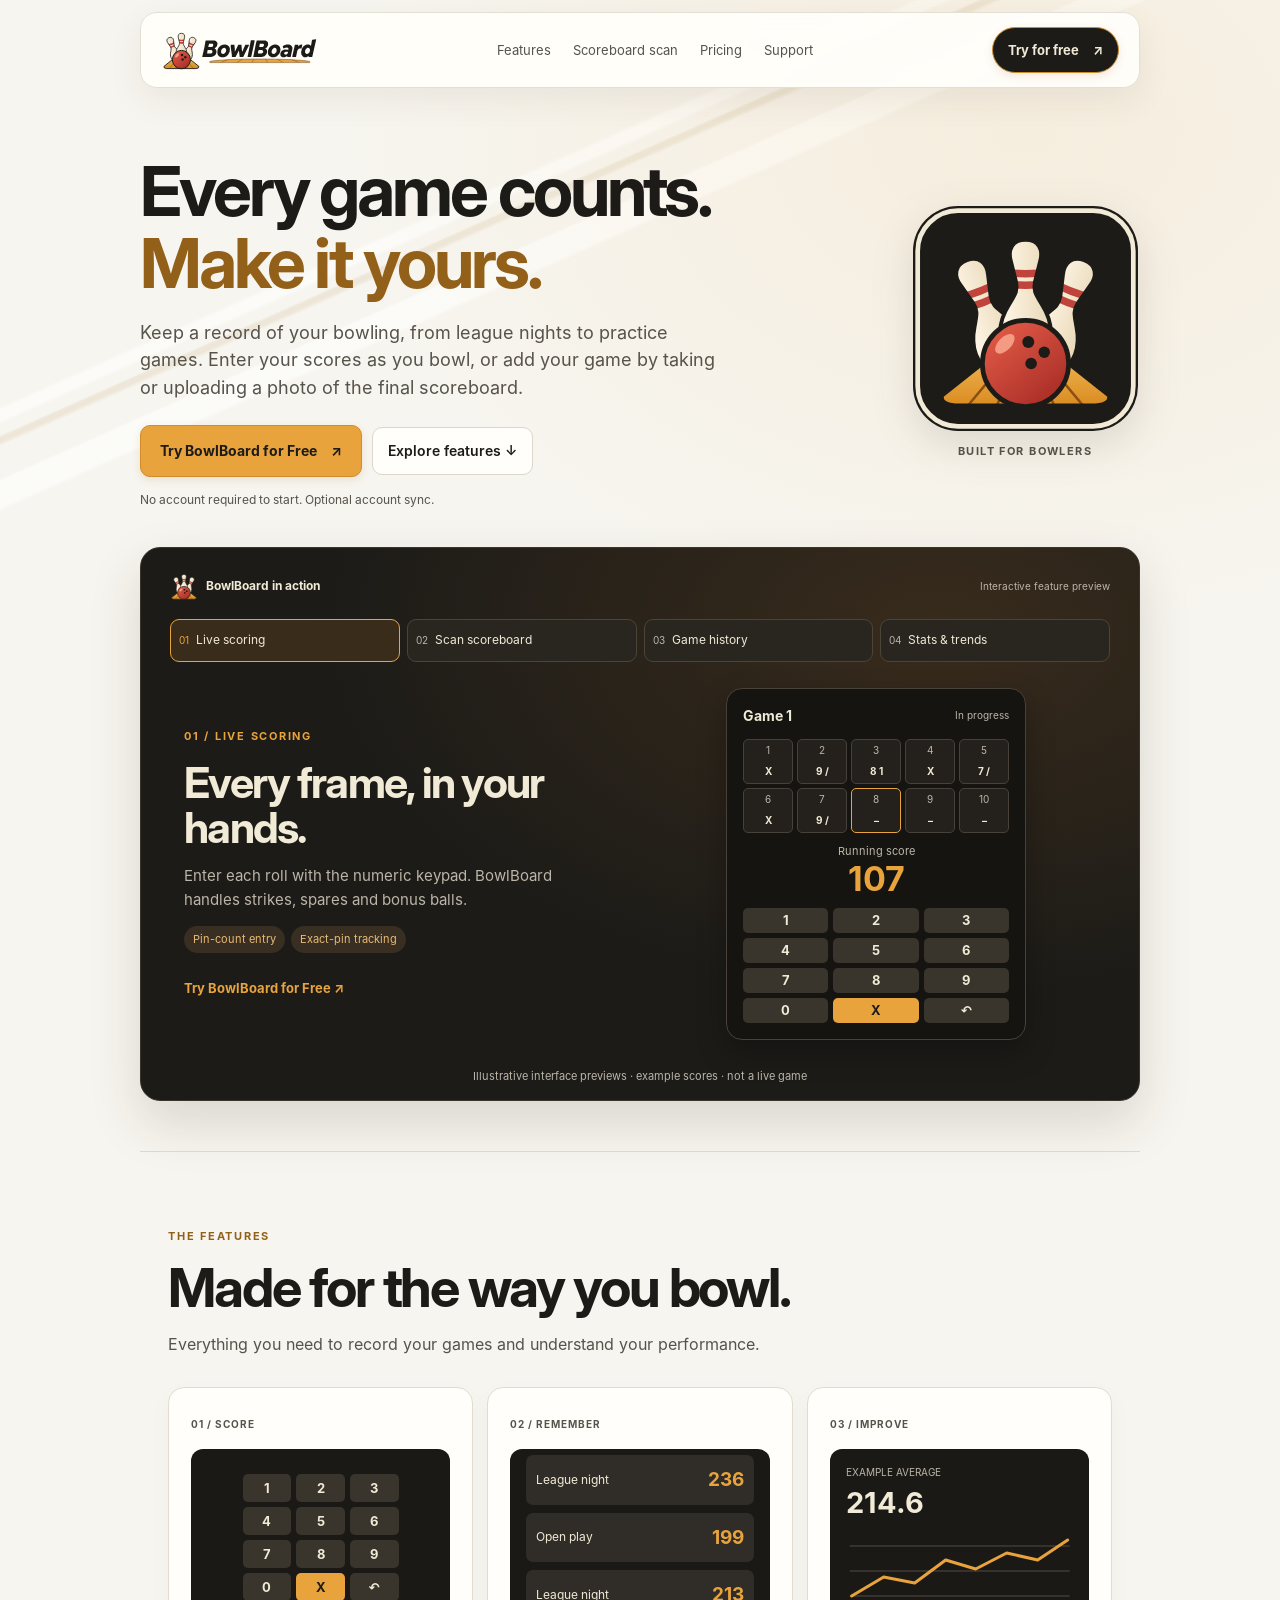
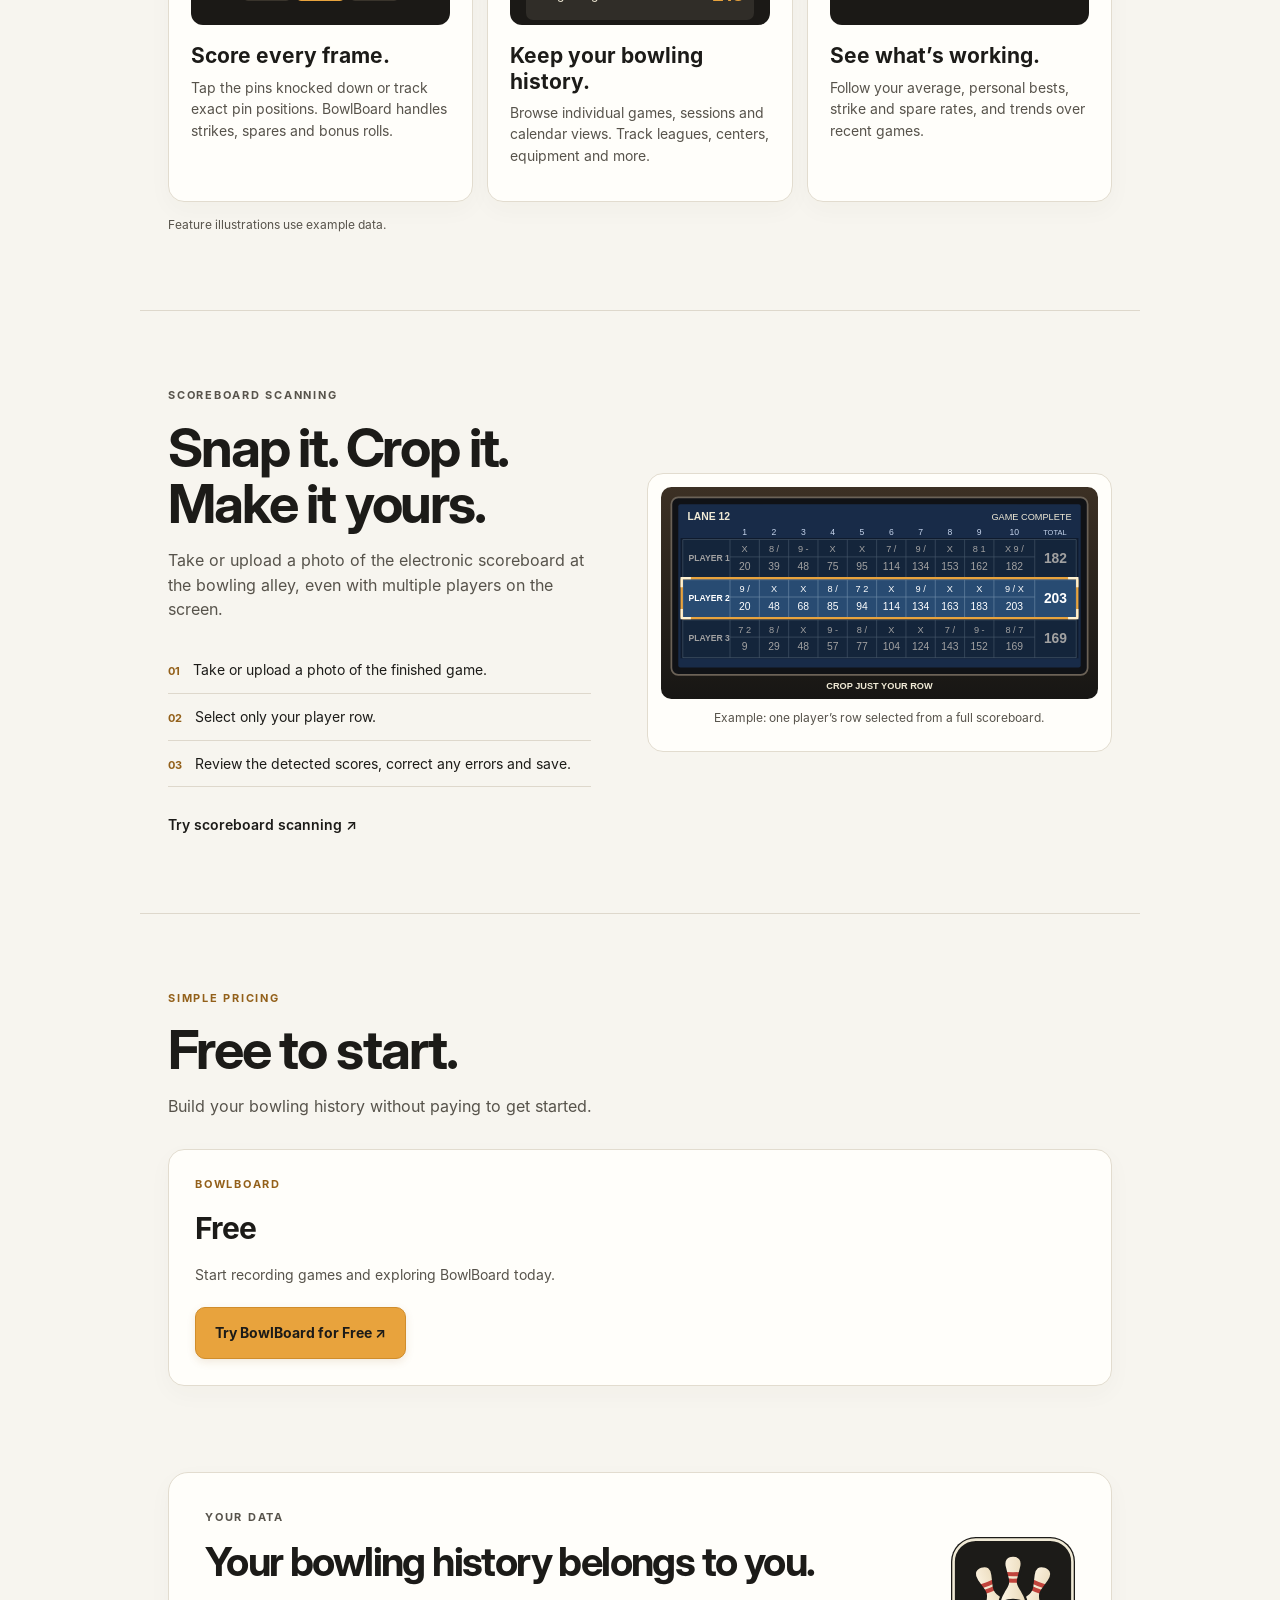
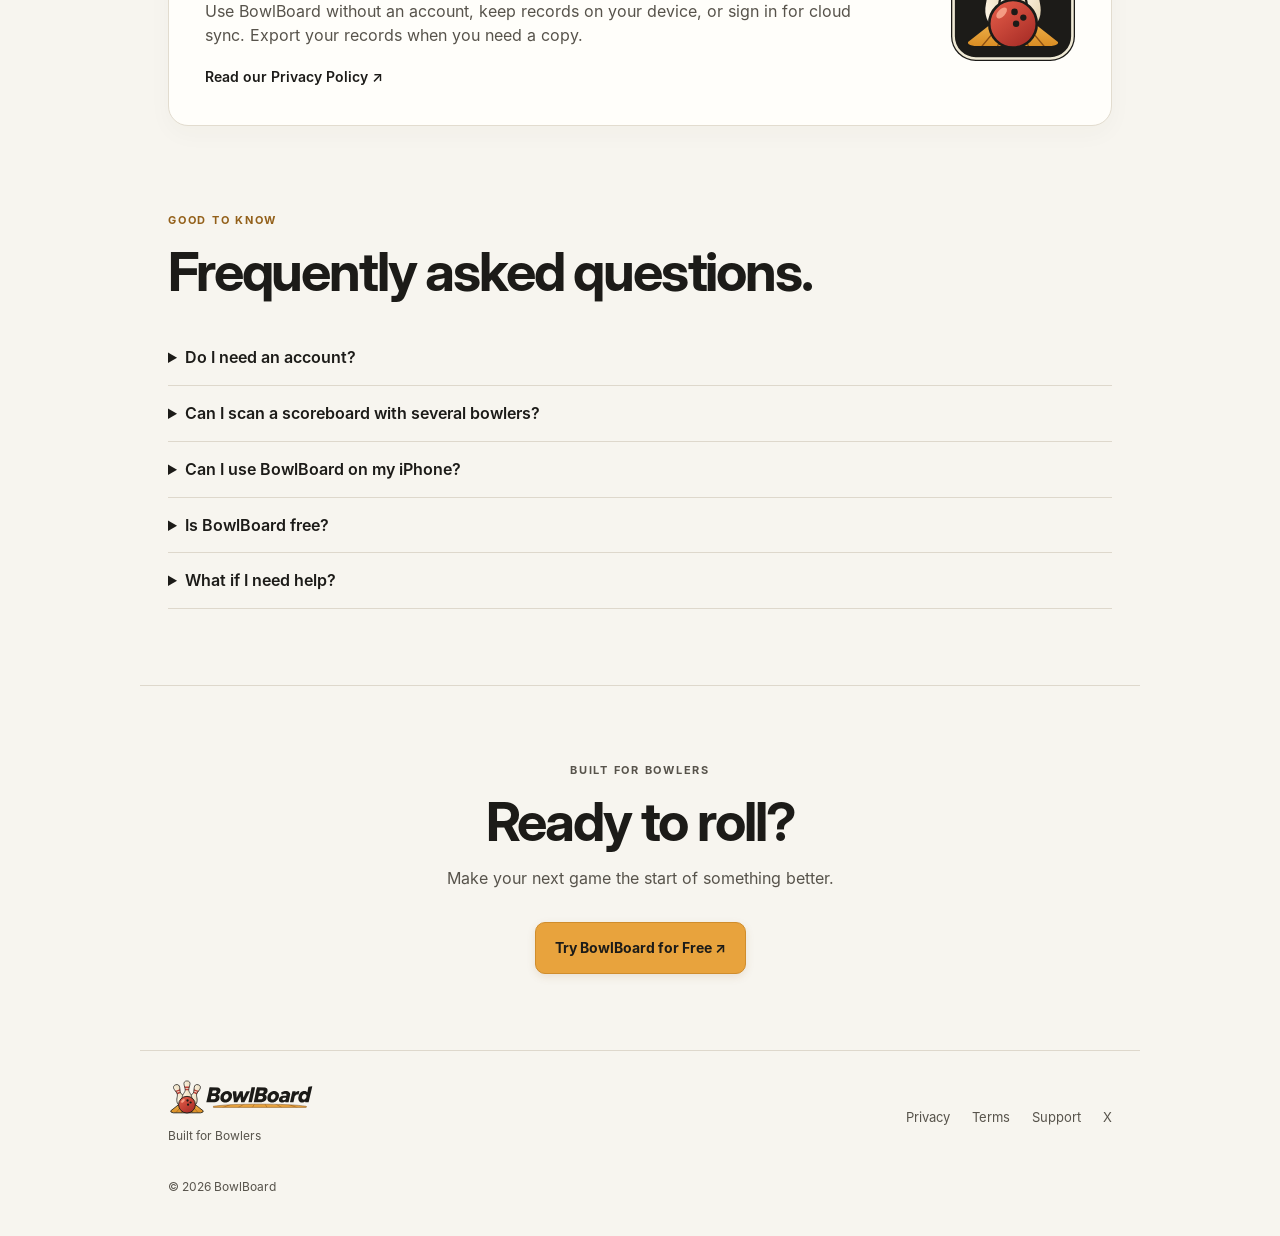
==== commit 1dadf4f4: "Simplify homepage messaging and clarify camera and photo library support" ====
--- a/index.html
+++ b/index.html
@@ -4,14 +4,14 @@
 <a class="skip-link" href="#main">Skip to content</a>
 <header class="product-nav"><a class="product-brand" href="index.html" aria-label="BowlBoard home"><img src="assets/brand-lockup-light.svg?v=1" alt="BowlBoard"></a><nav aria-label="Main navigation"><a href="#features">Features</a><a href="#scan">Scoreboard scan</a><a href="#pricing">Pricing</a><a href="support.html">Support</a></nav><a class="product-button nav-primary" href="https://besobu07.github.io/bowlboard-web/">Try for free <span aria-hidden="true">↗</span></a></header>
 <main id="main">
-<section class="product-hero"><div class="hero-copy"><a class="hero-announcement" href="#scan"><img src="assets/brand-mark.svg?v=5" alt=""> <span>Built for Bowlers</span><span class="announcement-divider"></span><strong>Scan your final scoreboard ↗</strong></a><h1>Every game counts.<br><em>Make it yours.</em></h1><p class="product-lead">Keep a record of your bowling, from league nights to practice games. Enter your scores as you bowl or simply snap a picture of the final scoreboard.</p><div class="product-actions"><a class="product-button" href="https://besobu07.github.io/bowlboard-web/">Try BowlBoard for Free <span aria-hidden="true">↗</span></a><a class="product-link" href="#features">Explore features ↓</a></div><p class="product-note">No account required to start. Optional account sync.</p></div><div class="hero-brand-card"><img src="assets/brand-icon.svg?v=5" alt="BowlBoard app icon" width="240" height="240"><span>Built for Bowlers</span></div></section>
-<section class="product-showcase" aria-labelledby="showcase-title"><div class="showcase-top"><span id="showcase-title"><img src="assets/brand-mark.svg?v=5" alt=""> BowlBoard in action</span><small>Interactive feature preview</small></div><div class="showcase-tabs" role="group" aria-label="Choose a feature"><button type="button" data-preview="score" aria-controls="preview-score" aria-pressed="true"><span>01</span>Live scoring</button><button type="button" data-preview="scan" aria-controls="preview-scan" aria-pressed="false"><span>02</span>Scan scoreboard</button><button type="button" data-preview="games" aria-controls="preview-games" aria-pressed="false"><span>03</span>Game history</button><button type="button" data-preview="stats" aria-controls="preview-stats" aria-pressed="false"><span>04</span>Stats & trends</button></div><div class="showcase-panel" id="preview-score"><div class="showcase-copy"><p class="product-kicker">01 / LIVE SCORING</p><h2>Every frame, in your hands.</h2><p>Enter each roll with the numeric keypad. BowlBoard handles strikes, spares and bonus balls.</p><div class="showcase-tags"><span>Pin-count entry</span><span>Exact-pin tracking</span></div><a href="https://besobu07.github.io/bowlboard-web/" class="showcase-link">Try BowlBoard for Free ↗</a></div><div class="showcase-visual"><div class="showcase-score"><div class="showcase-phonehead">Game 1 <span>In progress</span></div><div class="showcase-frames"><div><small>1</small><b>X</b></div><div><small>2</small><b>9 /</b></div><div><small>3</small><b>8 1</b></div><div><small>4</small><b>X</b></div><div><small>5</small><b>7 /</b></div><div><small>6</small><b>X</b></div><div><small>7</small><b>9 /</b></div><div class="current"><small>8</small><b>–</b></div><div><small>9</small><b>–</b></div><div><small>10</small><b>–</b></div></div><div class="showcase-total"><small>Running score</small><strong>107</strong></div><div class="mini-keypad"><span>1</span><span>2</span><span>3</span><span>4</span><span>5</span><span>6</span><span>7</span><span>8</span><span>9</span><span>0</span><span class="accent">X</span><span>↶</span></div></div></div></div><div class="showcase-panel" id="preview-scan" hidden><div class="showcase-copy"><p class="product-kicker">02 / SCAN SCOREBOARD</p><h2>One photo. Your game.</h2><p>Capture the electronic scoreboard, select your player row, then review the detected frames before saving.</p><div class="showcase-tags"><span>No paper required</span><span>Single-player crop</span></div><a href="https://besobu07.github.io/bowlboard-web/" class="showcase-link">Try BowlBoard for Free ↗</a></div><div class="showcase-visual"><figure class="showcase-scan"><img src="assets/scan-example.svg" alt="Electronic scoreboard with three players and a selection around player two"><figcaption>Example: crop just your row.</figcaption></figure></div></div><div class="showcase-panel" id="preview-games" hidden><div class="showcase-copy"><p class="product-kicker">03 / GAME HISTORY</p><h2>Every bowling night, remembered.</h2><p>Keep your individual games and sessions together. Filter your history by league, center or equipment.</p><div class="showcase-tags"><span>Game and session views</span><span>Calendar history</span></div><a href="https://besobu07.github.io/bowlboard-web/" class="showcase-link">Try BowlBoard for Free ↗</a></div><div class="showcase-visual"><div class="showcase-score"><div class="showcase-phonehead">Games <span>Example records</span></div><div class="showcase-history"><div><img src="assets/brand-mark.svg?v=5" alt=""><span>League night<small>Nov 23</small></span><b>236</b></div><div><img src="assets/brand-mark.svg?v=5" alt=""><span>Open play<small>Nov 21</small></span><b>199</b></div><div><img src="assets/brand-mark.svg?v=5" alt=""><span>League night<small>Nov 16</small></span><b>213</b></div></div></div></div></div><div class="showcase-panel" id="preview-stats" hidden><div class="showcase-copy"><p class="product-kicker">04 / STATS & TRENDS</p><h2>See your progress over time.</h2><p>Explore your average, best games and series, strike and spare rates, and recent form.</p><div class="showcase-tags"><span>Recent-game filters</span><span>Personal records</span></div><a href="https://besobu07.github.io/bowlboard-web/" class="showcase-link">Try BowlBoard for Free ↗</a></div><div class="showcase-visual"><div class="showcase-score"><div class="showcase-phonehead">My Stats <span>Example data</span></div><div class="showcase-total"><small>Average</small><strong>216.0</strong></div><svg class="showcase-chart" viewBox="0 0 240 94" aria-label="Example upward score trend" role="img"><path d="M0 20H240M0 50H240M0 80H240" stroke="#50463a" fill="none"/><path d="M4 75L40 56L79 65L117 33L155 45L194 22L236 12" stroke="#E8A33D" stroke-width="3" fill="none" stroke-linecap="round"/></svg><div class="showcase-records"><div><small>High game</small><b>236</b></div><div><small>Games</small><b>3</b></div></div></div></div></div><p class="showcase-disclaimer">Illustrative interface previews · example scores · not a live game</p></section><section class="product-features" id="features"><div class="product-section-head"><p class="product-kicker">THE FEATURES</p><h2>Made for the way you bowl.</h2><p>Everything you need to record your games and understand your performance.</p></div><div class="product-grid">
+<section class="product-hero"><div class="hero-copy"><h1>Every game counts.<br><em>Make it yours.</em></h1><p class="product-lead">Keep a record of your bowling, from league nights to practice games. Enter your scores as you bowl, or add your game by taking or uploading a photo of the final scoreboard.</p><div class="product-actions"><a class="product-button" href="https://besobu07.github.io/bowlboard-web/">Try BowlBoard for Free <span aria-hidden="true">↗</span></a><a class="product-link" href="#features">Explore features ↓</a></div><p class="product-note">No account required to start. Optional account sync.</p></div><div class="hero-brand-card"><img src="assets/brand-icon.svg?v=5" alt="BowlBoard app icon" width="240" height="240"><span>Built for Bowlers</span></div></section>
+<section class="product-showcase" aria-labelledby="showcase-title"><div class="showcase-top"><span id="showcase-title"><img src="assets/brand-mark.svg?v=5" alt=""> BowlBoard in action</span><small>Interactive feature preview</small></div><div class="showcase-tabs" role="group" aria-label="Choose a feature"><button type="button" data-preview="score" aria-controls="preview-score" aria-pressed="true"><span>01</span>Live scoring</button><button type="button" data-preview="scan" aria-controls="preview-scan" aria-pressed="false"><span>02</span>Scan scoreboard</button><button type="button" data-preview="games" aria-controls="preview-games" aria-pressed="false"><span>03</span>Game history</button><button type="button" data-preview="stats" aria-controls="preview-stats" aria-pressed="false"><span>04</span>Stats & trends</button></div><div class="showcase-panel" id="preview-score"><div class="showcase-copy"><p class="product-kicker">01 / LIVE SCORING</p><h2>Every frame, in your hands.</h2><p>Enter each roll with the numeric keypad. BowlBoard handles strikes, spares and bonus balls.</p><div class="showcase-tags"><span>Pin-count entry</span><span>Exact-pin tracking</span></div><a href="https://besobu07.github.io/bowlboard-web/" class="showcase-link">Try BowlBoard for Free ↗</a></div><div class="showcase-visual"><div class="showcase-score"><div class="showcase-phonehead">Game 1 <span>In progress</span></div><div class="showcase-frames"><div><small>1</small><b>X</b></div><div><small>2</small><b>9 /</b></div><div><small>3</small><b>8 1</b></div><div><small>4</small><b>X</b></div><div><small>5</small><b>7 /</b></div><div><small>6</small><b>X</b></div><div><small>7</small><b>9 /</b></div><div class="current"><small>8</small><b>–</b></div><div><small>9</small><b>–</b></div><div><small>10</small><b>–</b></div></div><div class="showcase-total"><small>Running score</small><strong>107</strong></div><div class="mini-keypad"><span>1</span><span>2</span><span>3</span><span>4</span><span>5</span><span>6</span><span>7</span><span>8</span><span>9</span><span>0</span><span class="accent">X</span><span>↶</span></div></div></div></div><div class="showcase-panel" id="preview-scan" hidden><div class="showcase-copy"><p class="product-kicker">02 / SCAN SCOREBOARD</p><h2>One photo. Your game.</h2><p>Take or upload a photo of the electronic scoreboard, select your player row, then review the detected frames before saving.</p><div class="showcase-tags"><span>Camera or photo library</span><span>Single-player crop</span></div><a href="https://besobu07.github.io/bowlboard-web/" class="showcase-link">Try BowlBoard for Free ↗</a></div><div class="showcase-visual"><figure class="showcase-scan"><img src="assets/scan-example.svg" alt="Electronic scoreboard with three players and a selection around player two"><figcaption>Example: crop just your row.</figcaption></figure></div></div><div class="showcase-panel" id="preview-games" hidden><div class="showcase-copy"><p class="product-kicker">03 / GAME HISTORY</p><h2>Every bowling night, remembered.</h2><p>Keep your individual games and sessions together. Filter your history by league, center or equipment.</p><div class="showcase-tags"><span>Game and session views</span><span>Calendar history</span></div><a href="https://besobu07.github.io/bowlboard-web/" class="showcase-link">Try BowlBoard for Free ↗</a></div><div class="showcase-visual"><div class="showcase-score"><div class="showcase-phonehead">Games <span>Example records</span></div><div class="showcase-history"><div><img src="assets/brand-mark.svg?v=5" alt=""><span>League night<small>Nov 23</small></span><b>236</b></div><div><img src="assets/brand-mark.svg?v=5" alt=""><span>Open play<small>Nov 21</small></span><b>199</b></div><div><img src="assets/brand-mark.svg?v=5" alt=""><span>League night<small>Nov 16</small></span><b>213</b></div></div></div></div></div><div class="showcase-panel" id="preview-stats" hidden><div class="showcase-copy"><p class="product-kicker">04 / STATS & TRENDS</p><h2>See your progress over time.</h2><p>Explore your average, best games and series, strike and spare rates, and recent form.</p><div class="showcase-tags"><span>Recent-game filters</span><span>Personal records</span></div><a href="https://besobu07.github.io/bowlboard-web/" class="showcase-link">Try BowlBoard for Free ↗</a></div><div class="showcase-visual"><div class="showcase-score"><div class="showcase-phonehead">My Stats <span>Example data</span></div><div class="showcase-total"><small>Average</small><strong>216.0</strong></div><svg class="showcase-chart" viewBox="0 0 240 94" aria-label="Example upward score trend" role="img"><path d="M0 20H240M0 50H240M0 80H240" stroke="#50463a" fill="none"/><path d="M4 75L40 56L79 65L117 33L155 45L194 22L236 12" stroke="#E8A33D" stroke-width="3" fill="none" stroke-linecap="round"/></svg><div class="showcase-records"><div><small>High game</small><b>236</b></div><div><small>Games</small><b>3</b></div></div></div></div></div><p class="showcase-disclaimer">Illustrative interface previews · example scores · not a live game</p></section><section class="product-features" id="features"><div class="product-section-head"><p class="product-kicker">THE FEATURES</p><h2>Made for the way you bowl.</h2><p>Everything you need to record your games and understand your performance.</p></div><div class="product-grid">
 <article class="product-tile"><span class="tile-number">01 / SCORE</span><div class="tile-visual"><div class="mini-keypad" aria-hidden="true"><span>1</span><span>2</span><span>3</span><span>4</span><span>5</span><span>6</span><span>7</span><span>8</span><span>9</span><span>0</span><span class="accent">X</span><span>↶</span></div></div><h3>Score every frame.</h3><p>Tap the pins knocked down or track exact pin positions. BowlBoard handles strikes, spares and bonus rolls.</p></article>
 <article class="product-tile"><span class="tile-number">02 / REMEMBER</span><div class="tile-visual mini-history" aria-label="Example game scores"><div><span>League night</span><b>236</b></div><div><span>Open play</span><b>199</b></div><div><span>League night</span><b>213</b></div></div><h3>Keep your bowling history.</h3><p>Browse individual games, sessions and calendar views. Track leagues, centers, equipment and more.</p></article>
 <article class="product-tile"><span class="tile-number">03 / IMPROVE</span><div class="tile-visual mini-trend"><div><small>EXAMPLE AVERAGE</small><b>214.6</b></div><svg viewBox="0 0 220 78" role="img" aria-label="Illustrative score trend"><path d="M0 65H220M0 40H220M0 15H220" fill="none" stroke="#524b40"/><path d="M2 65L34 46L65 52L96 29L126 38L157 22L188 29L218 9" stroke="#e8a33d" stroke-width="3" fill="none" stroke-linecap="round" stroke-linejoin="round"/></svg></div><h3>See what’s working.</h3><p>Follow your average, personal bests, strike and spare rates, and trends over recent games.</p></article></div><p class="example-note">Feature illustrations use example data.</p></section>
-<section class="product-scan" id="scan"><div><p class="product-kicker">SCOREBOARD SCANNING</p><h2>Snap it. Crop it.<br>Make it yours.</h2><p>No paper scoresheet needed. Take a photo of the electronic scoreboard at the bowling alley, even with multiple players on the screen.</p><ol class="product-steps"><li><b>01</b><span>Photograph the finished game.</span></li><li><b>02</b><span>Select only your player row.</span></li><li><b>03</b><span>Review the detected scores, correct any errors and save.</span></li></ol><a class="product-link" href="https://besobu07.github.io/bowlboard-web/">Try scoreboard scanning ↗</a></div><figure><img src="assets/scan-example.svg" alt="Electronic scoreboard with three completed games and an amber selection around Player 2"><figcaption>Example: one player’s row selected from a full scoreboard.</figcaption></figure></section>
-<section class="product-pricing" id="pricing"><div class="product-section-head"><p class="product-kicker">SIMPLE PRICING</p><h2>Free to start.</h2><p>Build your bowling history without paying to get started.</p></div><div class="price-grid"><article><p class="product-kicker">BOWLBOARD</p><h3>Free</h3><p>Start recording games and exploring BowlBoard today.</p><a class="product-button" href="https://besobu07.github.io/bowlboard-web/">Try BowlBoard for Free ↗</a></article><article><p class="product-kicker">FUTURE PREMIUM OPTIONS</p><h3>More ways to improve.</h3><p>Optional paid features are planned. Details, pricing and availability will be announced when ready.</p><span class="product-note">Not available for purchase yet.</span></article></div></section>
+<section class="product-scan" id="scan"><div><p class="product-kicker">SCOREBOARD SCANNING</p><h2>Snap it. Crop it.<br>Make it yours.</h2><p>Take or upload a photo of the electronic scoreboard at the bowling alley, even with multiple players on the screen.</p><ol class="product-steps"><li><b>01</b><span>Take or upload a photo of the finished game.</span></li><li><b>02</b><span>Select only your player row.</span></li><li><b>03</b><span>Review the detected scores, correct any errors and save.</span></li></ol><a class="product-link" href="https://besobu07.github.io/bowlboard-web/">Try scoreboard scanning ↗</a></div><figure><img src="assets/scan-example.svg" alt="Electronic scoreboard with three completed games and an amber selection around Player 2"><figcaption>Example: one player’s row selected from a full scoreboard.</figcaption></figure></section>
+<section class="product-pricing" id="pricing"><div class="product-section-head"><p class="product-kicker">SIMPLE PRICING</p><h2>Free to start.</h2><p>Build your bowling history without paying to get started.</p></div><div class="price-grid" style="grid-template-columns: minmax(0, 1fr)"><article><p class="product-kicker">BOWLBOARD</p><h3>Free</h3><p>Start recording games and exploring BowlBoard today.</p><a class="product-button" href="https://besobu07.github.io/bowlboard-web/">Try BowlBoard for Free ↗</a></article></div></section>
 <section class="product-privacy"><div><p class="product-kicker">YOUR DATA</p><h2>Your bowling history belongs to you.</h2><p>Use BowlBoard without an account, keep records on your device, or sign in for cloud sync. Export your records when you need a copy.</p><a class="product-link" href="privacy.html">Read our Privacy Policy ↗</a></div><img src="assets/brand-icon.svg?v=5" alt="" width="124" height="124"></section>
-<section class="product-faq"><div class="product-section-head"><p class="product-kicker">GOOD TO KNOW</p><h2>Frequently asked questions.</h2></div><details><summary>Do I need an account?</summary><p>No. You can start scoring locally. An account is optional and enables cloud synchronization.</p></details><details><summary>Can I scan a scoreboard with several bowlers?</summary><p>Yes. Photograph the screen and select your own row. Review the results before saving, as recognition can make mistakes.</p></details><details><summary>Can I use BowlBoard on my iPhone?</summary><p>Yes, you can use the web app in Safari and add it to your Home Screen. An App Store release is planned, but not yet available.</p></details><details><summary>Is BowlBoard free?</summary><p>Yes, it is free to start. Optional premium features are planned; no paid plan is currently being offered.</p></details><details><summary>What if I need help?</summary><p>Visit <a href="support.html">Support</a> for help with scores, account sync, or other questions.</p></details></section>
+<section class="product-faq"><div class="product-section-head"><p class="product-kicker">GOOD TO KNOW</p><h2>Frequently asked questions.</h2></div><details><summary>Do I need an account?</summary><p>No. You can start scoring locally. An account is optional and enables cloud synchronization.</p></details><details><summary>Can I scan a scoreboard with several bowlers?</summary><p>Yes. Take or upload a photo of the screen and select your own row. Review the results before saving, as recognition can make mistakes.</p></details><details><summary>Can I use BowlBoard on my iPhone?</summary><p>Yes, you can use the web app in Safari and add it to your Home Screen. An App Store release is planned, but not yet available.</p></details><details><summary>Is BowlBoard free?</summary><p>Yes. You can start using BowlBoard for free.</p></details><details><summary>What if I need help?</summary><p>Visit <a href="support.html">Support</a> for help with scores, account sync, or other questions.</p></details></section>
 <section class="product-final"><p class="product-kicker">BUILT FOR BOWLERS</p><h2>Ready to roll?</h2><p>Make your next game the start of something better.</p><a class="product-button" href="https://besobu07.github.io/bowlboard-web/">Try BowlBoard for Free ↗</a></section>
-</main><footer class="product-footer"><div><a href="index.html"><img src="assets/brand-lockup-light.svg?v=1" alt="BowlBoard"></a><p>Built for Bowlers</p></div><nav aria-label="Footer navigation"><a href="privacy.html">Privacy</a><a href="terms.html">Terms</a><a href="support.html">Support</a><a href="https://x.com/bowlboard">X</a></nav><small>© 2026 BowlBoard, LLC</small></footer><script src="showcase.js?v=1" defer></script></body></html>+</main><footer class="product-footer"><div><a href="index.html"><img src="assets/brand-lockup-light.svg?v=1" alt="BowlBoard"></a><p>Built for Bowlers</p></div><nav aria-label="Footer navigation"><a href="privacy.html">Privacy</a><a href="terms.html">Terms</a><a href="support.html">Support</a><a href="https://x.com/bowlboard">X</a></nav><small>© 2026 BowlBoard</small></footer><script src="showcase.js?v=1" defer></script></body></html>
--- a/styles.css
+++ b/styles.css
@@ -61,3 +61,19 @@
 @media(max-width:1060px){.product-nav,.product-showcase{margin-left:20px;margin-right:20px}.product-hero{padding-left:24px;padding-right:24px}}
 @media(max-width:850px){.product-hero{grid-template-columns:minmax(0,1fr) 150px;gap:20px;padding-top:42px;padding-bottom:30px}.hero-brand-card span{font-size:9px}.product-showcase{padding:17px}.showcase-panel{gap:15px;padding:20px 5px;min-height:320px}.showcase-tabs button{font-size:11px}.showcase-tabs button span{display:block}.product-privacy{margin-left:20px;margin-right:20px}}
 @media(max-width:550px){.product-nav{margin:8px 12px 0;padding:10px 12px}.product-brand img{width:132px}.product-hero{grid-template-columns:1fr;padding:34px 20px 24px;gap:16px}.hero-brand-card{display:none}.product-hero h1{font-size:clamp(39px,10vw,53px)}.hero-announcement{font-size:10px;gap:5px;margin-bottom:18px}.product-showcase{margin:0 12px 35px;padding:15px}.showcase-tabs{grid-template-columns:1fr 1fr}.showcase-panel{grid-template-columns:1fr;min-height:0;gap:20px;padding:20px 2px 10px}.showcase-top small{font-size:10px}.showcase-copy h2{font-size:32px}.showcase-visual{min-height:220px}.product-hero .product-note{font-size:11px}.product-footer{padding:25px 20px}}
+
+/* Legal and support pages: same light palette as homepage, no inherited dark gradient. */
+body.legal-light{--p-paper:#1c1b18;--p-muted:#57534b;--p-amber:#e8a33d;min-height:100vh;display:flex;flex-direction:column;background:#f7f5ef;color:#1c1b18;line-height:1.65}
+body.legal-light::before,body.legal-light::after{content:none!important;display:none!important;background:none!important}
+.legal-light .product-nav{width:calc(100% - 40px);max-width:1000px;margin:12px auto 0;flex-shrink:0;line-height:1.4}
+.legal-light .product-nav nav a[aria-current="page"]{color:#93601a;font-weight:700}
+.legal-light .legal-wrap{width:100%;max-width:800px;flex:1;padding:64px 28px 80px;margin:0 auto;background:transparent}
+.legal-light .legal-wrap .eyebrow{color:#93601a;letter-spacing:.16em;font-size:11px;font-weight:700;margin:0 0 14px}
+.legal-light .legal-wrap h1{font-size:clamp(38px,6vw,60px);line-height:1.1;letter-spacing:-.045em;color:#1c1b18;margin:0 0 18px}
+.legal-light .legal-wrap h2{font-size:clamp(20px,3vw,25px);line-height:1.3;letter-spacing:-.025em;color:#1c1b18;margin:36px 0 12px}
+.legal-light .legal-wrap p,.legal-light .legal-wrap li{font-size:16px;color:#57534b;line-height:1.75}
+.legal-light .legal-wrap .legal-meta{font-size:13px;color:#57534b;margin:0 0 36px;padding-bottom:24px;border-bottom:1px solid #ded8cc}
+.legal-light .legal-wrap a{color:#93601a;text-decoration:underline;text-underline-offset:3px;overflow-wrap:anywhere}
+.legal-light .legal-wrap .support-card{background:#fffefa;border:1px solid #e2dccf;border-radius:16px;padding:26px;margin:28px 0;box-shadow:0 8px 24px #3f301b08}
+.legal-light .support-card h2{margin-top:0}.legal-light .support-card .big-link{font-size:clamp(18px,4vw,26px);font-weight:700}.legal-light .product-footer{width:calc(100% - 40px);max-width:1000px;margin:0 auto;flex-shrink:0;padding:26px 20px 40px}.legal-light a:focus-visible{outline:2px solid #93601a;outline-offset:4px}.legal-light .skip-link{z-index:20}
+@media(max-width:550px){.legal-light .product-nav{width:calc(100% - 24px);margin:8px auto 0}.legal-light .legal-wrap{padding:38px 20px 55px}.legal-light .product-footer{width:calc(100% - 24px);padding:24px 8px}.legal-light .legal-wrap p,.legal-light .legal-wrap li{font-size:15px}.legal-light .legal-wrap .support-card{padding:20px}}
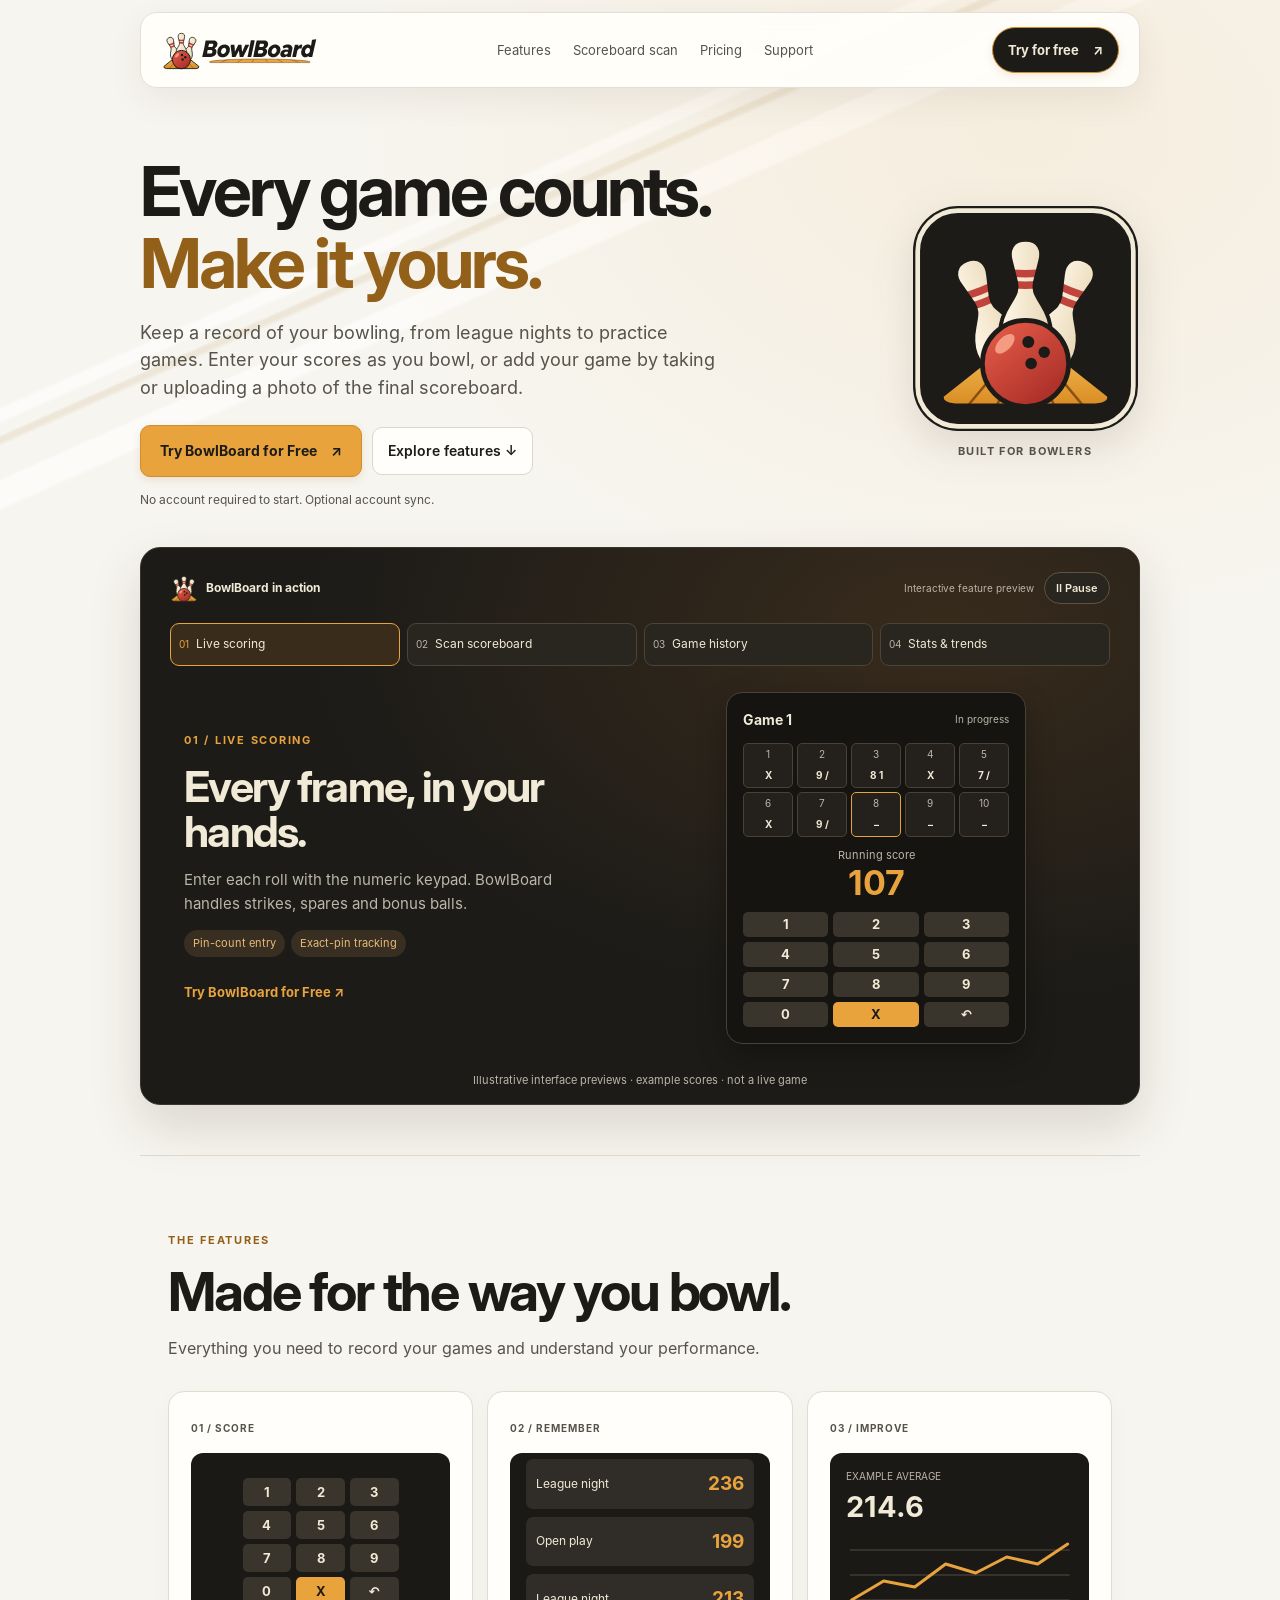
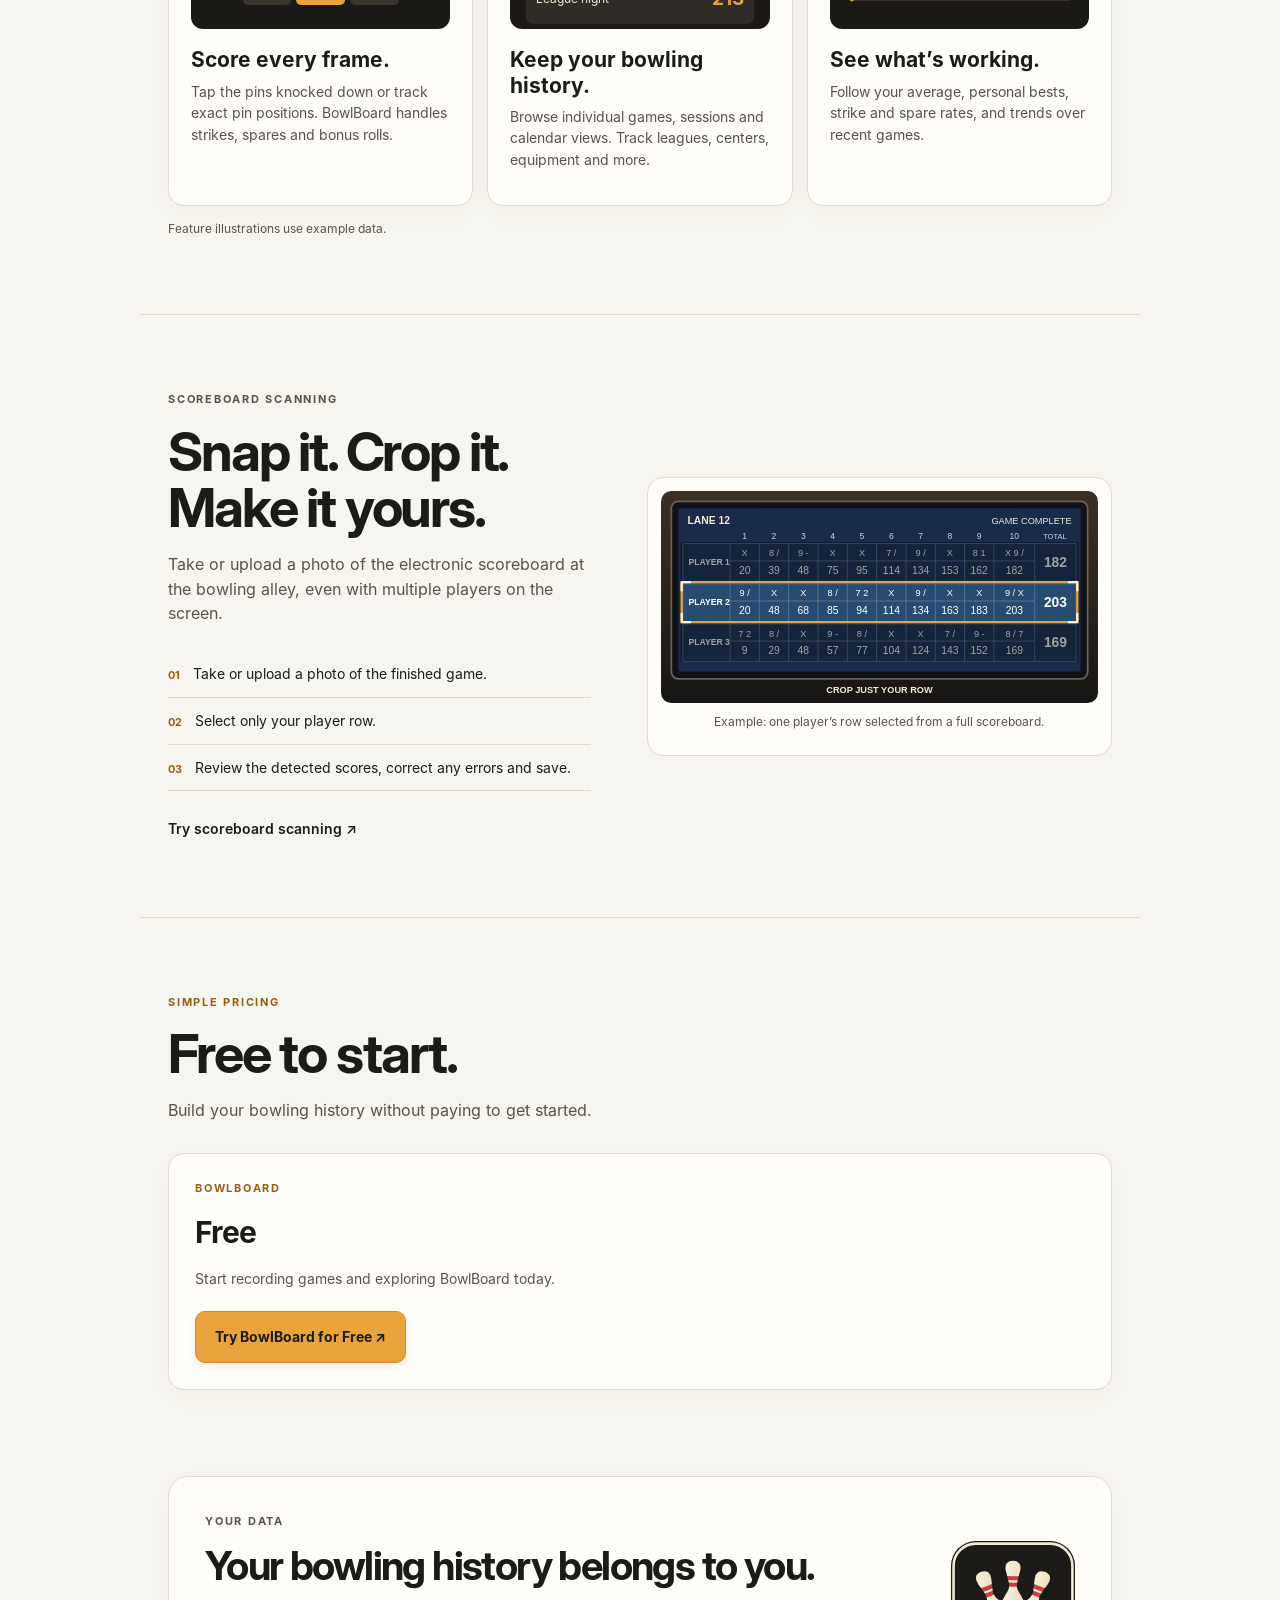
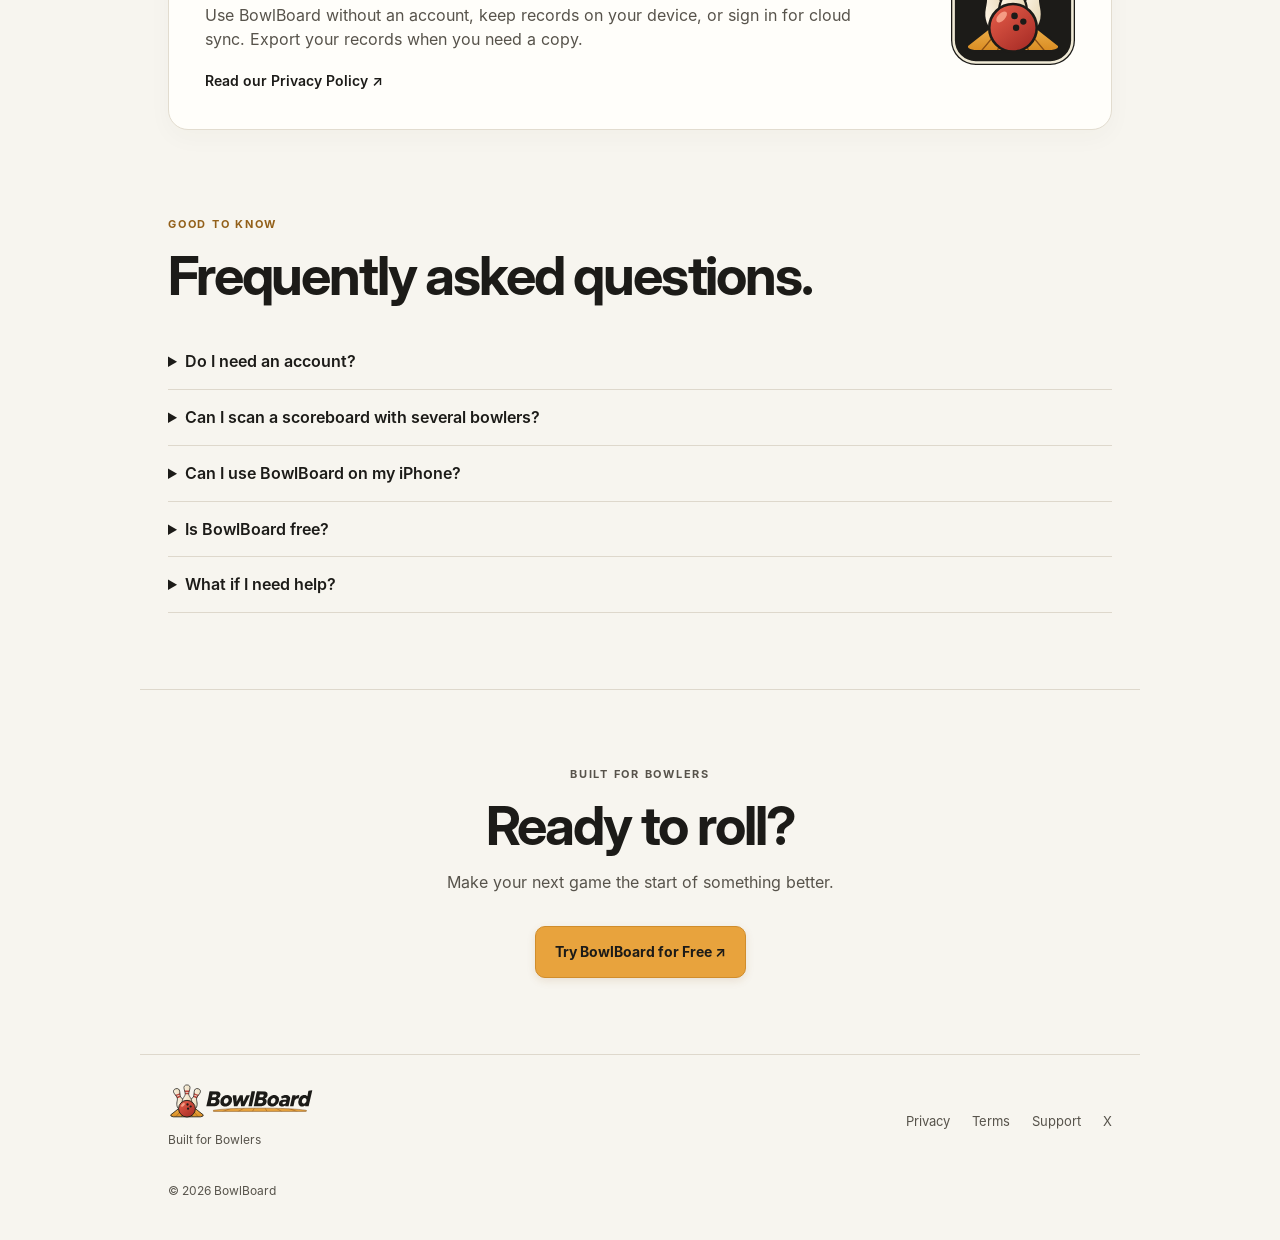
==== commit d94a56ec: "Auto-rotate feature showcase with accessible pause and play controls" ====
--- a/index.html
+++ b/index.html
@@ -1,11 +1,11 @@
 <!doctype html>
-<html lang="en"><head><meta charset="utf-8"><meta name="viewport" content="width=device-width,initial-scale=1"><meta name="theme-color" content="#F7F5EF"><meta name="description" content="Track bowling games, scan your final scoreboard and follow your progress with BowlBoard. Free to start."><title>BowlBoard — Built for Bowlers</title><link rel="icon" type="image/svg+xml" href="assets/brand-icon.svg?v=5"><link rel="stylesheet" href="styles.css?v=4.1"></head>
+<html lang="en"><head><meta charset="utf-8"><meta name="viewport" content="width=device-width,initial-scale=1"><meta name="theme-color" content="#F7F5EF"><meta name="description" content="Track bowling games, scan your final scoreboard and follow your progress with BowlBoard. Free to start."><title>BowlBoard — Built for Bowlers</title><link rel="icon" type="image/svg+xml" href="assets/brand-icon.svg?v=5"><link rel="stylesheet" href="styles.css?v=4.3"></head>
 <body class="product-site">
 <a class="skip-link" href="#main">Skip to content</a>
 <header class="product-nav"><a class="product-brand" href="index.html" aria-label="BowlBoard home"><img src="assets/brand-lockup-light.svg?v=1" alt="BowlBoard"></a><nav aria-label="Main navigation"><a href="#features">Features</a><a href="#scan">Scoreboard scan</a><a href="#pricing">Pricing</a><a href="support.html">Support</a></nav><a class="product-button nav-primary" href="https://besobu07.github.io/bowlboard-web/">Try for free <span aria-hidden="true">↗</span></a></header>
 <main id="main">
 <section class="product-hero"><div class="hero-copy"><h1>Every game counts.<br><em>Make it yours.</em></h1><p class="product-lead">Keep a record of your bowling, from league nights to practice games. Enter your scores as you bowl, or add your game by taking or uploading a photo of the final scoreboard.</p><div class="product-actions"><a class="product-button" href="https://besobu07.github.io/bowlboard-web/">Try BowlBoard for Free <span aria-hidden="true">↗</span></a><a class="product-link" href="#features">Explore features ↓</a></div><p class="product-note">No account required to start. Optional account sync.</p></div><div class="hero-brand-card"><img src="assets/brand-icon.svg?v=5" alt="BowlBoard app icon" width="240" height="240"><span>Built for Bowlers</span></div></section>
-<section class="product-showcase" aria-labelledby="showcase-title"><div class="showcase-top"><span id="showcase-title"><img src="assets/brand-mark.svg?v=5" alt=""> BowlBoard in action</span><small>Interactive feature preview</small></div><div class="showcase-tabs" role="group" aria-label="Choose a feature"><button type="button" data-preview="score" aria-controls="preview-score" aria-pressed="true"><span>01</span>Live scoring</button><button type="button" data-preview="scan" aria-controls="preview-scan" aria-pressed="false"><span>02</span>Scan scoreboard</button><button type="button" data-preview="games" aria-controls="preview-games" aria-pressed="false"><span>03</span>Game history</button><button type="button" data-preview="stats" aria-controls="preview-stats" aria-pressed="false"><span>04</span>Stats & trends</button></div><div class="showcase-panel" id="preview-score"><div class="showcase-copy"><p class="product-kicker">01 / LIVE SCORING</p><h2>Every frame, in your hands.</h2><p>Enter each roll with the numeric keypad. BowlBoard handles strikes, spares and bonus balls.</p><div class="showcase-tags"><span>Pin-count entry</span><span>Exact-pin tracking</span></div><a href="https://besobu07.github.io/bowlboard-web/" class="showcase-link">Try BowlBoard for Free ↗</a></div><div class="showcase-visual"><div class="showcase-score"><div class="showcase-phonehead">Game 1 <span>In progress</span></div><div class="showcase-frames"><div><small>1</small><b>X</b></div><div><small>2</small><b>9 /</b></div><div><small>3</small><b>8 1</b></div><div><small>4</small><b>X</b></div><div><small>5</small><b>7 /</b></div><div><small>6</small><b>X</b></div><div><small>7</small><b>9 /</b></div><div class="current"><small>8</small><b>–</b></div><div><small>9</small><b>–</b></div><div><small>10</small><b>–</b></div></div><div class="showcase-total"><small>Running score</small><strong>107</strong></div><div class="mini-keypad"><span>1</span><span>2</span><span>3</span><span>4</span><span>5</span><span>6</span><span>7</span><span>8</span><span>9</span><span>0</span><span class="accent">X</span><span>↶</span></div></div></div></div><div class="showcase-panel" id="preview-scan" hidden><div class="showcase-copy"><p class="product-kicker">02 / SCAN SCOREBOARD</p><h2>One photo. Your game.</h2><p>Take or upload a photo of the electronic scoreboard, select your player row, then review the detected frames before saving.</p><div class="showcase-tags"><span>Camera or photo library</span><span>Single-player crop</span></div><a href="https://besobu07.github.io/bowlboard-web/" class="showcase-link">Try BowlBoard for Free ↗</a></div><div class="showcase-visual"><figure class="showcase-scan"><img src="assets/scan-example.svg" alt="Electronic scoreboard with three players and a selection around player two"><figcaption>Example: crop just your row.</figcaption></figure></div></div><div class="showcase-panel" id="preview-games" hidden><div class="showcase-copy"><p class="product-kicker">03 / GAME HISTORY</p><h2>Every bowling night, remembered.</h2><p>Keep your individual games and sessions together. Filter your history by league, center or equipment.</p><div class="showcase-tags"><span>Game and session views</span><span>Calendar history</span></div><a href="https://besobu07.github.io/bowlboard-web/" class="showcase-link">Try BowlBoard for Free ↗</a></div><div class="showcase-visual"><div class="showcase-score"><div class="showcase-phonehead">Games <span>Example records</span></div><div class="showcase-history"><div><img src="assets/brand-mark.svg?v=5" alt=""><span>League night<small>Nov 23</small></span><b>236</b></div><div><img src="assets/brand-mark.svg?v=5" alt=""><span>Open play<small>Nov 21</small></span><b>199</b></div><div><img src="assets/brand-mark.svg?v=5" alt=""><span>League night<small>Nov 16</small></span><b>213</b></div></div></div></div></div><div class="showcase-panel" id="preview-stats" hidden><div class="showcase-copy"><p class="product-kicker">04 / STATS & TRENDS</p><h2>See your progress over time.</h2><p>Explore your average, best games and series, strike and spare rates, and recent form.</p><div class="showcase-tags"><span>Recent-game filters</span><span>Personal records</span></div><a href="https://besobu07.github.io/bowlboard-web/" class="showcase-link">Try BowlBoard for Free ↗</a></div><div class="showcase-visual"><div class="showcase-score"><div class="showcase-phonehead">My Stats <span>Example data</span></div><div class="showcase-total"><small>Average</small><strong>216.0</strong></div><svg class="showcase-chart" viewBox="0 0 240 94" aria-label="Example upward score trend" role="img"><path d="M0 20H240M0 50H240M0 80H240" stroke="#50463a" fill="none"/><path d="M4 75L40 56L79 65L117 33L155 45L194 22L236 12" stroke="#E8A33D" stroke-width="3" fill="none" stroke-linecap="round"/></svg><div class="showcase-records"><div><small>High game</small><b>236</b></div><div><small>Games</small><b>3</b></div></div></div></div></div><p class="showcase-disclaimer">Illustrative interface previews · example scores · not a live game</p></section><section class="product-features" id="features"><div class="product-section-head"><p class="product-kicker">THE FEATURES</p><h2>Made for the way you bowl.</h2><p>Everything you need to record your games and understand your performance.</p></div><div class="product-grid">
+<section class="product-showcase" aria-labelledby="showcase-title"><div class="showcase-top"><span id="showcase-title"><img src="assets/brand-mark.svg?v=5" alt=""> BowlBoard in action</span><div class="showcase-controls"><small>Interactive feature preview</small><button type="button" class="showcase-play" id="showcase-play" aria-label="Pause automatic feature rotation" hidden>Pause</button></div></div><div class="showcase-tabs" role="group" aria-label="Choose a feature"><button type="button" data-preview="score" aria-controls="preview-score" aria-pressed="true"><span>01</span>Live scoring</button><button type="button" data-preview="scan" aria-controls="preview-scan" aria-pressed="false"><span>02</span>Scan scoreboard</button><button type="button" data-preview="games" aria-controls="preview-games" aria-pressed="false"><span>03</span>Game history</button><button type="button" data-preview="stats" aria-controls="preview-stats" aria-pressed="false"><span>04</span>Stats & trends</button></div><div class="showcase-panel" id="preview-score"><div class="showcase-copy"><p class="product-kicker">01 / LIVE SCORING</p><h2>Every frame, in your hands.</h2><p>Enter each roll with the numeric keypad. BowlBoard handles strikes, spares and bonus balls.</p><div class="showcase-tags"><span>Pin-count entry</span><span>Exact-pin tracking</span></div><a href="https://besobu07.github.io/bowlboard-web/" class="showcase-link">Try BowlBoard for Free ↗</a></div><div class="showcase-visual"><div class="showcase-score"><div class="showcase-phonehead">Game 1 <span>In progress</span></div><div class="showcase-frames"><div><small>1</small><b>X</b></div><div><small>2</small><b>9 /</b></div><div><small>3</small><b>8 1</b></div><div><small>4</small><b>X</b></div><div><small>5</small><b>7 /</b></div><div><small>6</small><b>X</b></div><div><small>7</small><b>9 /</b></div><div class="current"><small>8</small><b>–</b></div><div><small>9</small><b>–</b></div><div><small>10</small><b>–</b></div></div><div class="showcase-total"><small>Running score</small><strong>107</strong></div><div class="mini-keypad"><span>1</span><span>2</span><span>3</span><span>4</span><span>5</span><span>6</span><span>7</span><span>8</span><span>9</span><span>0</span><span class="accent">X</span><span>↶</span></div></div></div></div><div class="showcase-panel" id="preview-scan" hidden><div class="showcase-copy"><p class="product-kicker">02 / SCAN SCOREBOARD</p><h2>One photo. Your game.</h2><p>Take or upload a photo of the electronic scoreboard, select your player row, then review the detected frames before saving.</p><div class="showcase-tags"><span>Camera or photo library</span><span>Single-player crop</span></div><a href="https://besobu07.github.io/bowlboard-web/" class="showcase-link">Try BowlBoard for Free ↗</a></div><div class="showcase-visual"><figure class="showcase-scan"><img src="assets/scan-example.svg" alt="Electronic scoreboard with three players and a selection around player two"><figcaption>Example: crop just your row.</figcaption></figure></div></div><div class="showcase-panel" id="preview-games" hidden><div class="showcase-copy"><p class="product-kicker">03 / GAME HISTORY</p><h2>Every bowling night, remembered.</h2><p>Keep your individual games and sessions together. Filter your history by league, center or equipment.</p><div class="showcase-tags"><span>Game and session views</span><span>Calendar history</span></div><a href="https://besobu07.github.io/bowlboard-web/" class="showcase-link">Try BowlBoard for Free ↗</a></div><div class="showcase-visual"><div class="showcase-score"><div class="showcase-phonehead">Games <span>Example records</span></div><div class="showcase-history"><div><img src="assets/brand-mark.svg?v=5" alt=""><span>League night<small>Nov 23</small></span><b>236</b></div><div><img src="assets/brand-mark.svg?v=5" alt=""><span>Open play<small>Nov 21</small></span><b>199</b></div><div><img src="assets/brand-mark.svg?v=5" alt=""><span>League night<small>Nov 16</small></span><b>213</b></div></div></div></div></div><div class="showcase-panel" id="preview-stats" hidden><div class="showcase-copy"><p class="product-kicker">04 / STATS & TRENDS</p><h2>See your progress over time.</h2><p>Explore your average, best games and series, strike and spare rates, and recent form.</p><div class="showcase-tags"><span>Recent-game filters</span><span>Personal records</span></div><a href="https://besobu07.github.io/bowlboard-web/" class="showcase-link">Try BowlBoard for Free ↗</a></div><div class="showcase-visual"><div class="showcase-score"><div class="showcase-phonehead">My Stats <span>Example data</span></div><div class="showcase-total"><small>Average</small><strong>216.0</strong></div><svg class="showcase-chart" viewBox="0 0 240 94" aria-label="Example upward score trend" role="img"><path d="M0 20H240M0 50H240M0 80H240" stroke="#50463a" fill="none"/><path d="M4 75L40 56L79 65L117 33L155 45L194 22L236 12" stroke="#E8A33D" stroke-width="3" fill="none" stroke-linecap="round"/></svg><div class="showcase-records"><div><small>High game</small><b>236</b></div><div><small>Games</small><b>3</b></div></div></div></div></div><p class="showcase-disclaimer">Illustrative interface previews · example scores · not a live game</p></section><section class="product-features" id="features"><div class="product-section-head"><p class="product-kicker">THE FEATURES</p><h2>Made for the way you bowl.</h2><p>Everything you need to record your games and understand your performance.</p></div><div class="product-grid">
 <article class="product-tile"><span class="tile-number">01 / SCORE</span><div class="tile-visual"><div class="mini-keypad" aria-hidden="true"><span>1</span><span>2</span><span>3</span><span>4</span><span>5</span><span>6</span><span>7</span><span>8</span><span>9</span><span>0</span><span class="accent">X</span><span>↶</span></div></div><h3>Score every frame.</h3><p>Tap the pins knocked down or track exact pin positions. BowlBoard handles strikes, spares and bonus rolls.</p></article>
 <article class="product-tile"><span class="tile-number">02 / REMEMBER</span><div class="tile-visual mini-history" aria-label="Example game scores"><div><span>League night</span><b>236</b></div><div><span>Open play</span><b>199</b></div><div><span>League night</span><b>213</b></div></div><h3>Keep your bowling history.</h3><p>Browse individual games, sessions and calendar views. Track leagues, centers, equipment and more.</p></article>
 <article class="product-tile"><span class="tile-number">03 / IMPROVE</span><div class="tile-visual mini-trend"><div><small>EXAMPLE AVERAGE</small><b>214.6</b></div><svg viewBox="0 0 220 78" role="img" aria-label="Illustrative score trend"><path d="M0 65H220M0 40H220M0 15H220" fill="none" stroke="#524b40"/><path d="M2 65L34 46L65 52L96 29L126 38L157 22L188 29L218 9" stroke="#e8a33d" stroke-width="3" fill="none" stroke-linecap="round" stroke-linejoin="round"/></svg></div><h3>See what’s working.</h3><p>Follow your average, personal bests, strike and spare rates, and trends over recent games.</p></article></div><p class="example-note">Feature illustrations use example data.</p></section>
@@ -14,4 +14,4 @@
 <section class="product-privacy"><div><p class="product-kicker">YOUR DATA</p><h2>Your bowling history belongs to you.</h2><p>Use BowlBoard without an account, keep records on your device, or sign in for cloud sync. Export your records when you need a copy.</p><a class="product-link" href="privacy.html">Read our Privacy Policy ↗</a></div><img src="assets/brand-icon.svg?v=5" alt="" width="124" height="124"></section>
 <section class="product-faq"><div class="product-section-head"><p class="product-kicker">GOOD TO KNOW</p><h2>Frequently asked questions.</h2></div><details><summary>Do I need an account?</summary><p>No. You can start scoring locally. An account is optional and enables cloud synchronization.</p></details><details><summary>Can I scan a scoreboard with several bowlers?</summary><p>Yes. Take or upload a photo of the screen and select your own row. Review the results before saving, as recognition can make mistakes.</p></details><details><summary>Can I use BowlBoard on my iPhone?</summary><p>Yes, you can use the web app in Safari and add it to your Home Screen. An App Store release is planned, but not yet available.</p></details><details><summary>Is BowlBoard free?</summary><p>Yes. You can start using BowlBoard for free.</p></details><details><summary>What if I need help?</summary><p>Visit <a href="support.html">Support</a> for help with scores, account sync, or other questions.</p></details></section>
 <section class="product-final"><p class="product-kicker">BUILT FOR BOWLERS</p><h2>Ready to roll?</h2><p>Make your next game the start of something better.</p><a class="product-button" href="https://besobu07.github.io/bowlboard-web/">Try BowlBoard for Free ↗</a></section>
-</main><footer class="product-footer"><div><a href="index.html"><img src="assets/brand-lockup-light.svg?v=1" alt="BowlBoard"></a><p>Built for Bowlers</p></div><nav aria-label="Footer navigation"><a href="privacy.html">Privacy</a><a href="terms.html">Terms</a><a href="support.html">Support</a><a href="https://x.com/bowlboard">X</a></nav><small>© 2026 BowlBoard</small></footer><script src="showcase.js?v=1" defer></script></body></html>+</main><footer class="product-footer"><div><a href="index.html"><img src="assets/brand-lockup-light.svg?v=1" alt="BowlBoard"></a><p>Built for Bowlers</p></div><nav aria-label="Footer navigation"><a href="privacy.html">Privacy</a><a href="terms.html">Terms</a><a href="support.html">Support</a><a href="https://x.com/bowlboard">X</a></nav><small>© 2026 BowlBoard</small></footer><script src="showcase.js?v=2" defer></script></body></html>
--- a/styles.css
+++ b/styles.css
@@ -77,3 +77,6 @@
 .legal-light .legal-wrap .support-card{background:#fffefa;border:1px solid #e2dccf;border-radius:16px;padding:26px;margin:28px 0;box-shadow:0 8px 24px #3f301b08}
 .legal-light .support-card h2{margin-top:0}.legal-light .support-card .big-link{font-size:clamp(18px,4vw,26px);font-weight:700}.legal-light .product-footer{width:calc(100% - 40px);max-width:1000px;margin:0 auto;flex-shrink:0;padding:26px 20px 40px}.legal-light a:focus-visible{outline:2px solid #93601a;outline-offset:4px}.legal-light .skip-link{z-index:20}
 @media(max-width:550px){.legal-light .product-nav{width:calc(100% - 24px);margin:8px auto 0}.legal-light .legal-wrap{padding:38px 20px 55px}.legal-light .product-footer{width:calc(100% - 24px);padding:24px 8px}.legal-light .legal-wrap p,.legal-light .legal-wrap li{font-size:15px}.legal-light .legal-wrap .support-card{padding:20px}}
+
+/* Automatic feature showcase: controls remain keyboard accessible. */
+.showcase-controls{display:flex;align-items:center;justify-content:flex-end;gap:10px;flex-wrap:wrap}.showcase-play{background:#29261f;color:#f0ead6;border:1px solid #5e5446;border-radius:999px;padding:6px 11px;font:inherit;font-size:11px;font-weight:600;cursor:pointer;white-space:nowrap;min-height:32px}.showcase-play[hidden]{display:none}.showcase-play:hover{border-color:#e8a33d;color:#e8a33d}.showcase-play:focus-visible{outline:2px solid #e8a33d;outline-offset:3px}@media(max-width:550px){.showcase-controls{gap:4px;flex-direction:column;align-items:flex-end}.showcase-play{min-height:32px}}
